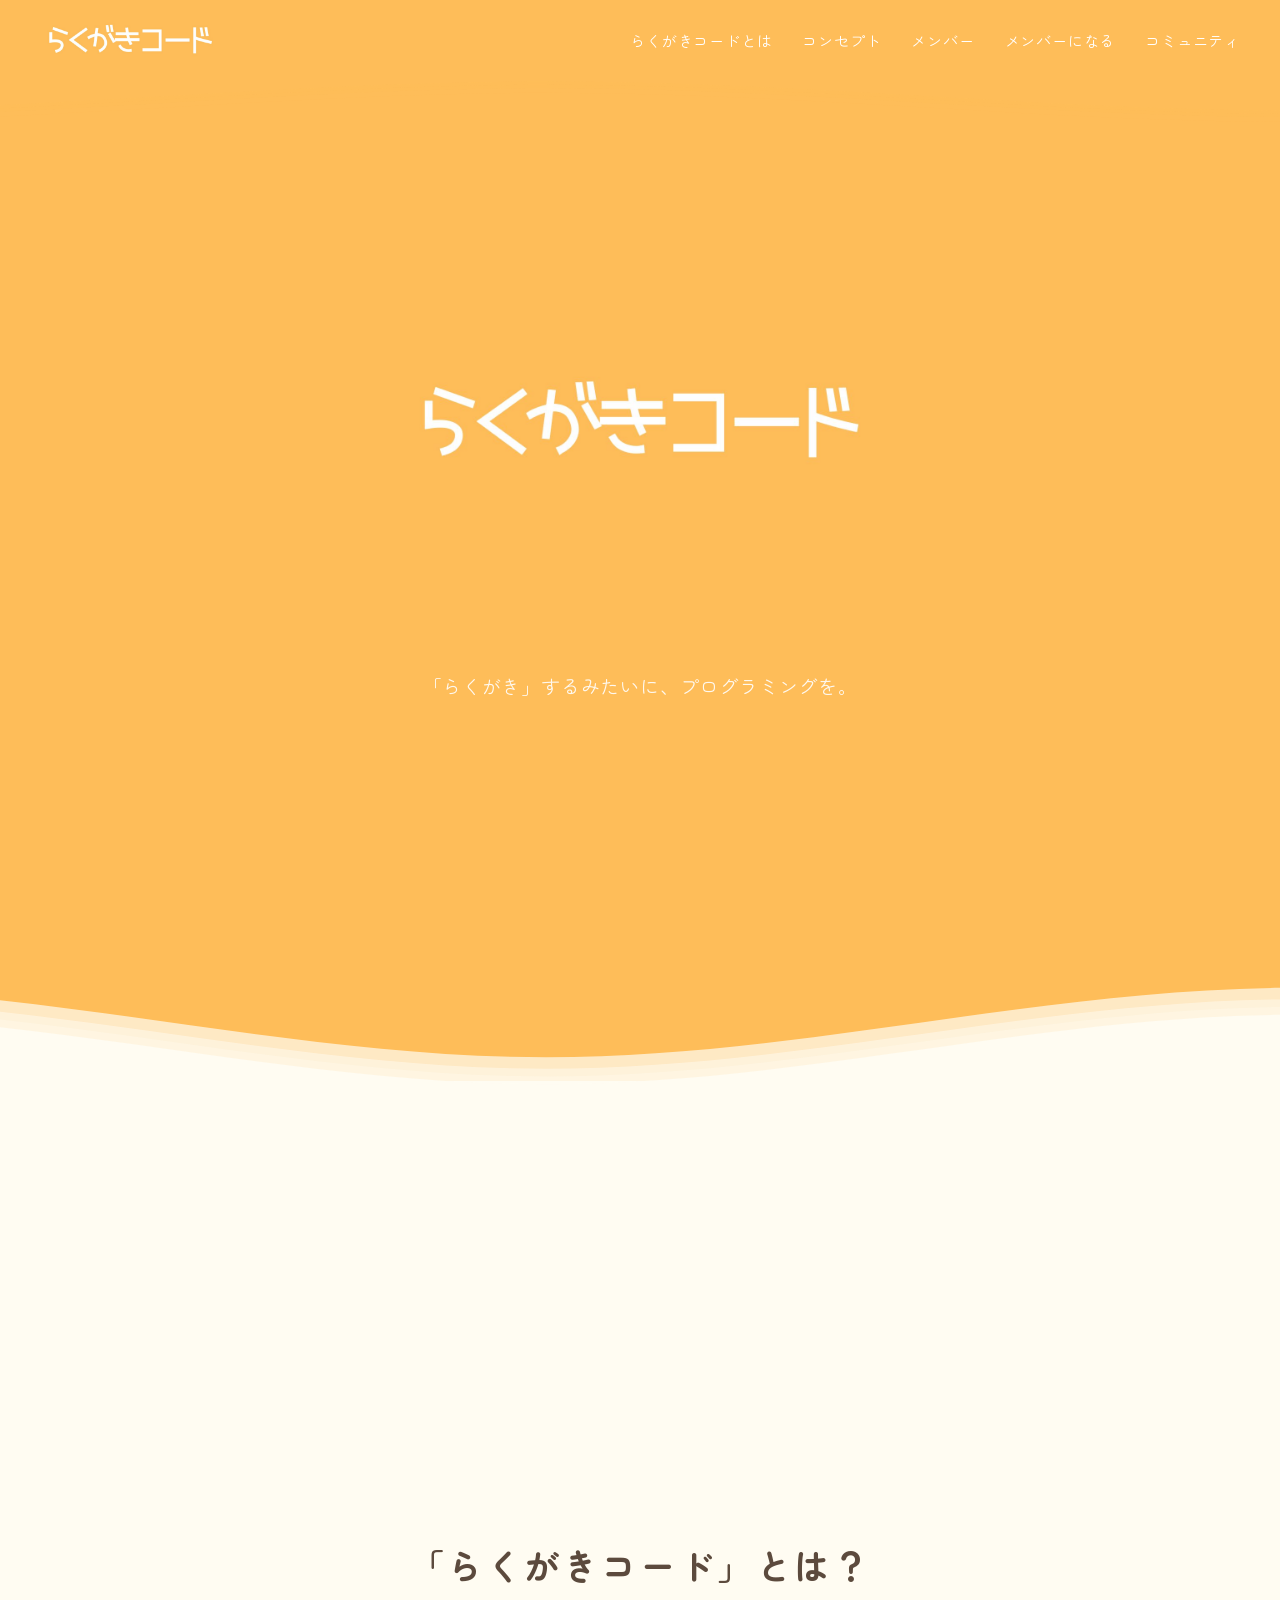
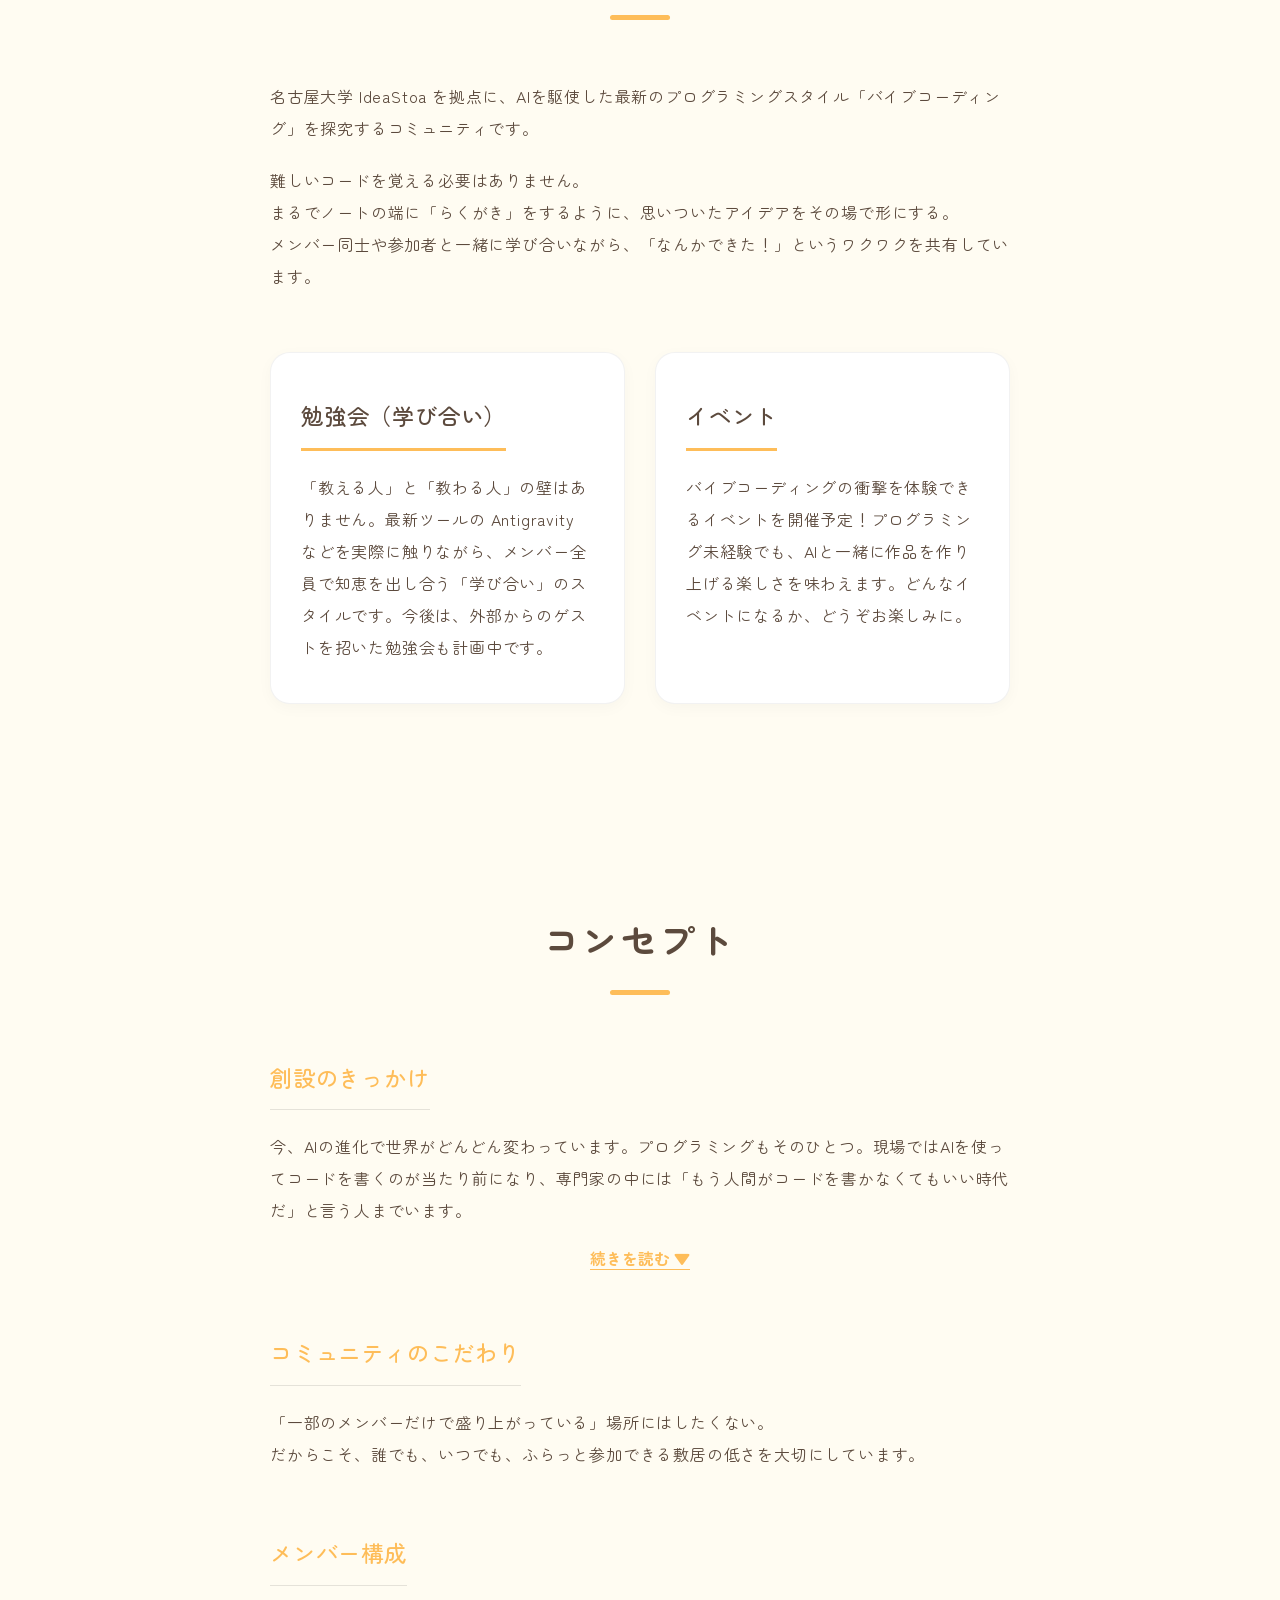
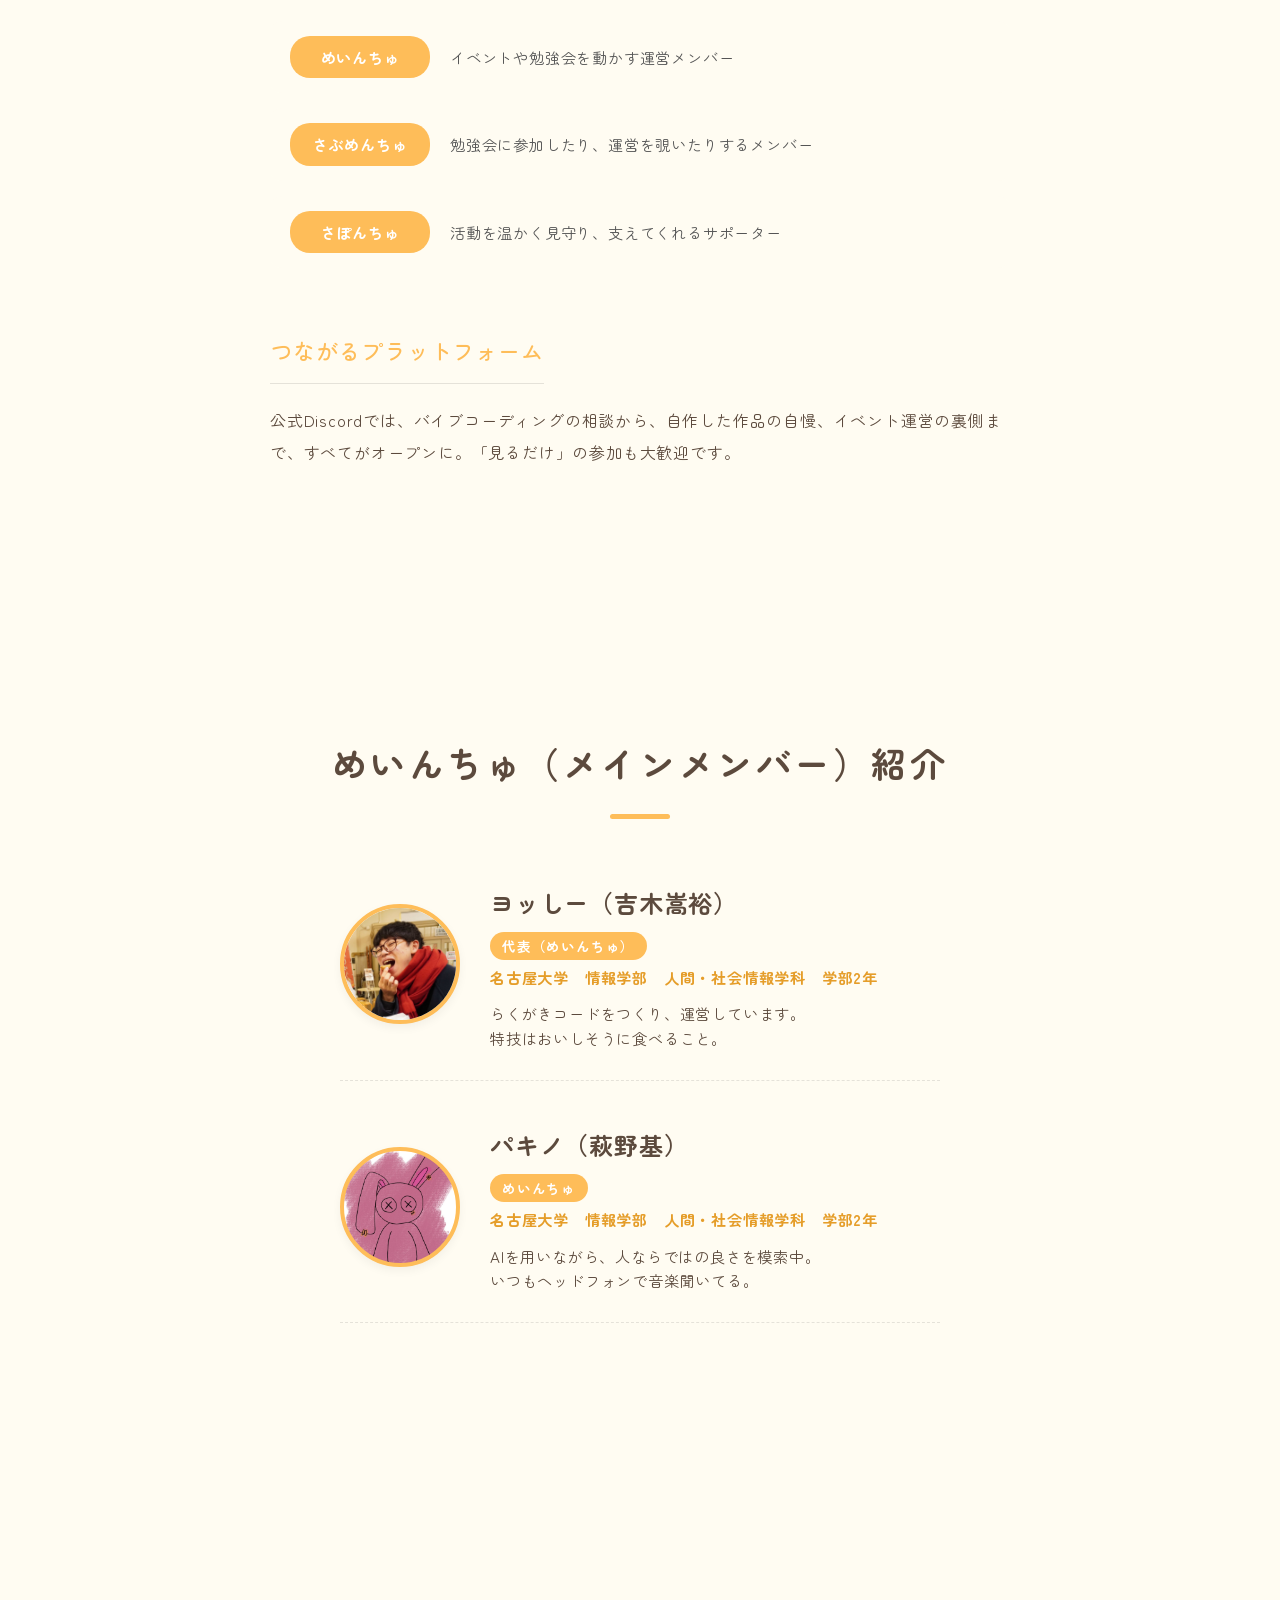
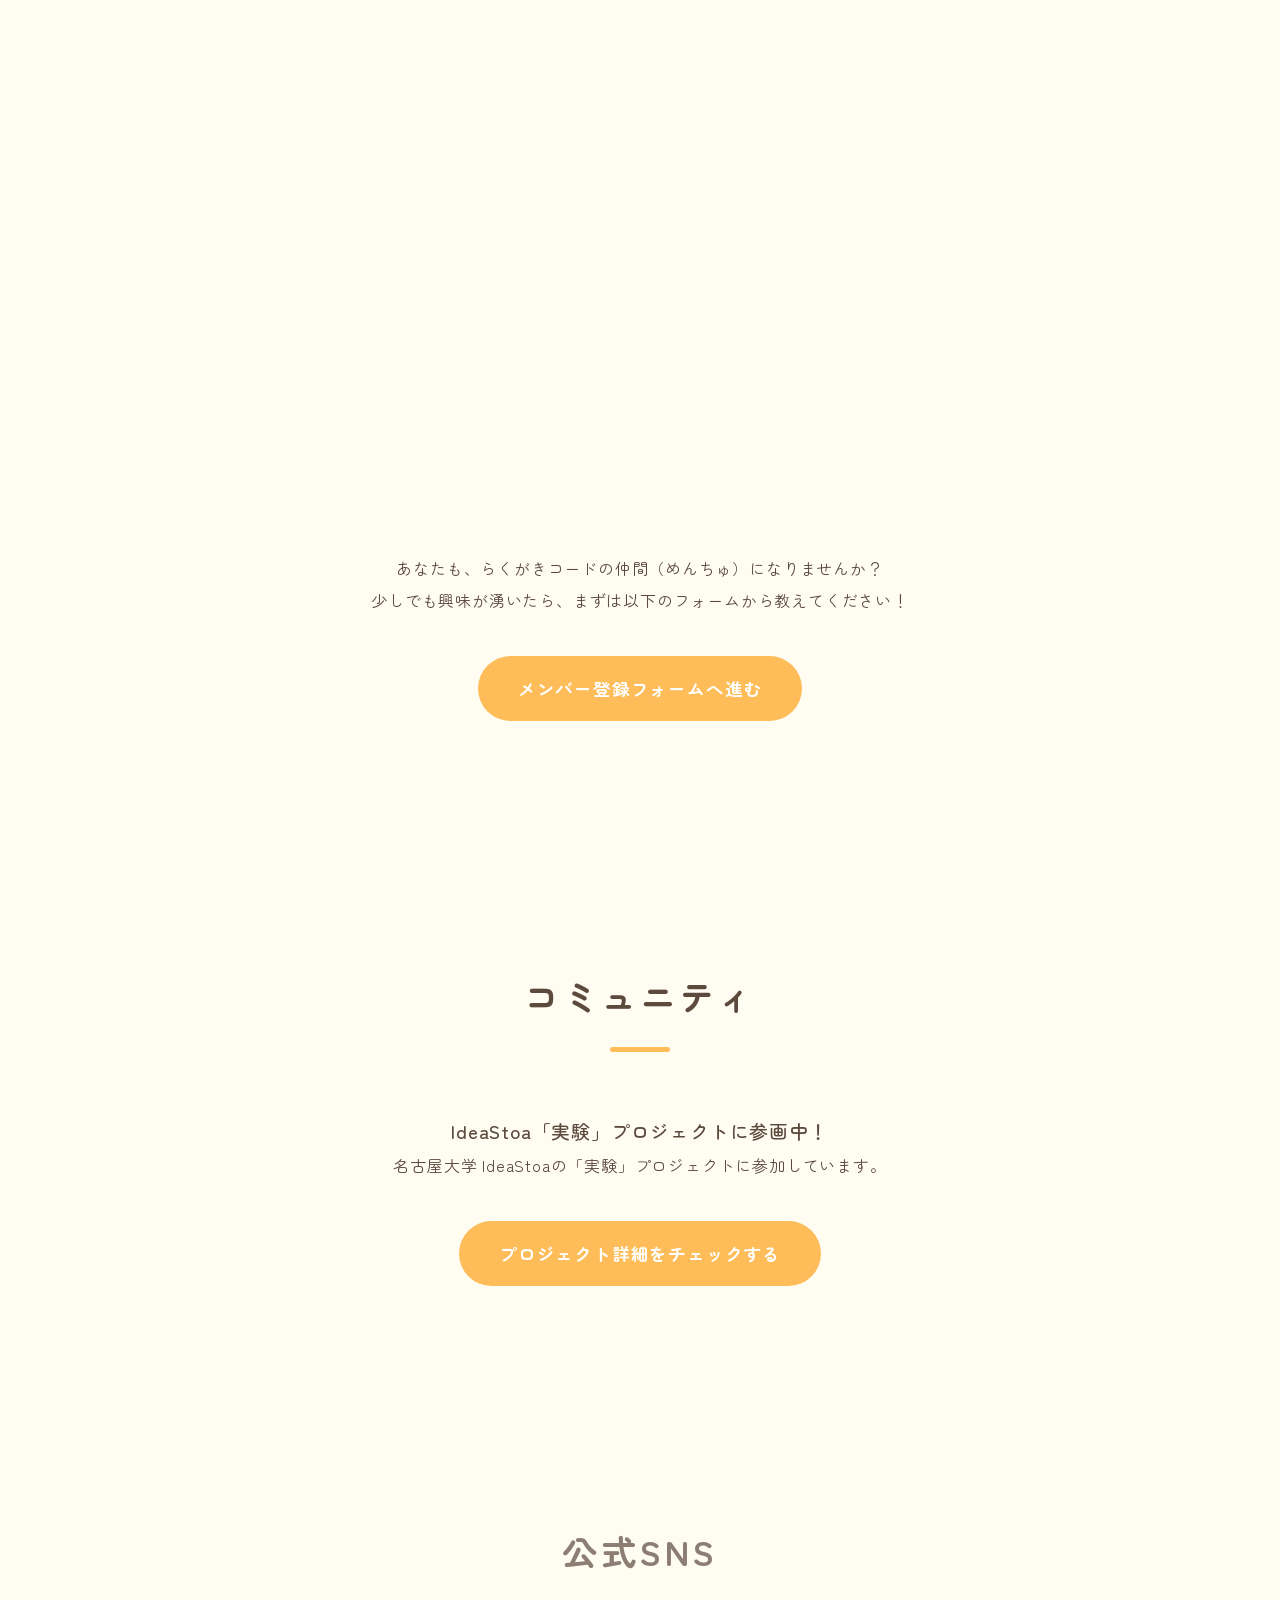
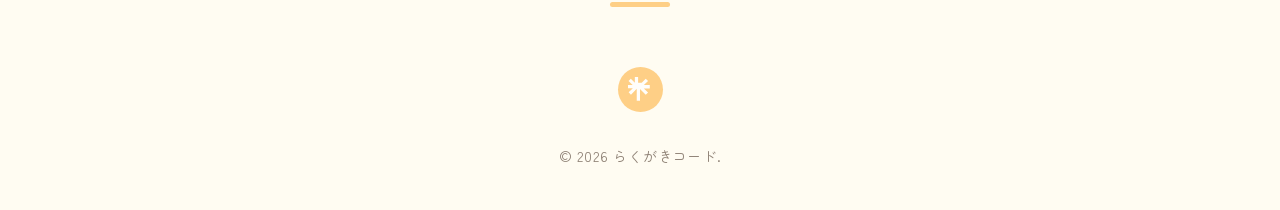
==== index.html @ b7e88c0b "Update index.html 智暁→知暁" ====
<!DOCTYPE html>
<html lang="ja">

<head>
    <meta charset="UTF-8">
    <meta name="viewport" content="width=device-width, initial-scale=1.0">
    <title>らくがきコード</title>
    <meta name="description"
        content="「らくがき」するみたいに、プログラミングを。名古屋大学 IdeaStoa を拠点に、AIを駆使した最新のプログラミングスタイル「バイブコーディング」を探究するコミュニティです。">
    <!-- Google Fonts: Zen Maru Gothic -->
    <link rel="preconnect" href="https://fonts.googleapis.com">
    <link rel="preconnect" href="https://fonts.gstatic.com" crossorigin>
    <link href="https://fonts.googleapis.com/css2?family=Zen+Maru+Gothic:wght@400;500;700&display=swap"
        rel="stylesheet">
    <link rel="stylesheet" href="style.css">
    <!-- Favicon -->
    <link rel="icon" href="らくがきコード.jpg" type="image/jpeg">
</head>

<body>

    <!-- Splash Screen (ロード時の黄色いカーテン) -->
    <div class="splash-screen" id="splash-screen">
        <div class="splash-layer layer-1"></div>
        <div class="splash-layer layer-2"></div>
        <div class="splash-layer layer-3"></div>
        <div class="splash-layer layer-4"></div>
    </div>

    <!-- Header -->
    <header class="header">
        <a href="#home" class="logo">
            <img src="らくがきコード.jpg" alt="らくがきコード">
        </a>
        <div class="hamburger" id="hamburger">
            <span></span>
            <span></span>
            <span></span>
        </div>
        <nav class="nav" id="nav-menu">
            <a href="#about-title">らくがきコードとは</a>
            <a href="#concept">コンセプト</a>
            <a href="#members">メンバー</a>
            <a href="#join">メンバーになる</a>
            <a href="#community">コミュニティ</a>
        </nav>
        <div class="header-wave">
            <svg class="header-waves" xmlns="http://www.w3.org/2000/svg" xmlns:xlink="http://www.w3.org/1999/xlink"
                viewBox="0 24 150 28" preserveAspectRatio="none" shape-rendering="auto">
                <defs>
                    <path id="gentle-wave-header"
                        d="M-160 44c30 0 58-18 88-18s 58 18 88 18 58-18 88-18 58 18 88 18 v44h-352z" />
                </defs>
                <g class="parallax-header">
                    <use href="#gentle-wave-header" x="48" y="0" fill="rgba(254, 189, 89, 0.3)" />
                    <use href="#gentle-wave-header" x="48" y="3" fill="rgba(254, 189, 89, 0.5)" />
                    <use href="#gentle-wave-header" x="48" y="5" fill="rgba(254, 189, 89, 0.7)" />
                    <use href="#gentle-wave-header" x="48" y="7" fill="#febd59" />
                </g>
            </svg>
        </div>
    </header>

    <!-- Hero Section -->
    <section class="hero" id="home">
        <div class="hero-content">
            <h1 class="hero-logo">
                <img src="らくがきコード.jpg" alt="らくがきコード">
            </h1>
            <p class="hero-subtitle">「らくがき」するみたいに、<br class="sp-br">プログラミングを。</p>
        </div>
        <div class="wave-bottom">
            <svg class="waves" xmlns="http://www.w3.org/2000/svg" xmlns:xlink="http://www.w3.org/1999/xlink"
                viewBox="0 24 150 28" preserveAspectRatio="none" shape-rendering="auto">
                <defs>
                    <path id="gentle-wave"
                        d="M-160 44c30 0 58-18 88-18s 58 18 88 18 58-18 88-18 58 18 88 18 v44h-352z" />
                </defs>
                <g class="parallax">
                    <use href="#gentle-wave" x="48" y="0" fill="rgba(255, 252, 242, 0.7)" />
                    <use href="#gentle-wave" x="48" y="3" fill="rgba(255, 252, 242, 0.5)" />
                    <use href="#gentle-wave" x="48" y="5" fill="rgba(255, 252, 242, 0.3)" />
                    <use href="#gentle-wave" x="48" y="7" fill="#fffcf2" />
                </g>
            </svg>
        </div>
    </section>

    <!-- About Section -->
    <section class="about section" id="about">
        <div class="container">
            <h2 class="section-title" id="about-title">「らくがきコード」とは？</h2>
            <div class="text-block">
                <p>名古屋大学 IdeaStoa を拠点に、AIを駆使した最新のプログラミングスタイル「バイブコーディング」を探究するコミュニティです。</p>
                <p>難しいコードを覚える必要はありません。<br>まるでノートの端に「らくがき」をするように、思いついたアイデアをその場で形にする。<br>メンバー同士や参加者と一緒に学び合いながら、「なんかできた！」というワクワクを共有しています。
                </p>
            </div>

            <div class="features">
                <div class="feature-item">
                    <h3>勉強会（学び合い）</h3>
                    <p>「教える人」と「教わる人」の壁はありません。最新ツールの Antigravity
                        などを実際に触りながら、メンバー全員で知恵を出し合う「学び合い」のスタイルです。今後は、外部からのゲストを招いた勉強会も計画中です。</p>
                </div>
                <div class="feature-item">
                    <h3>イベント</h3>
                    <p>バイブコーディングの衝撃を体験できるイベントを開催予定！プログラミング未経験でも、AIと一緒に作品を作り上げる楽しさを味わえます。どんなイベントになるか、どうぞお楽しみに。</p>
                </div>
            </div>
        </div>
    </section>

    <!-- Concept Section -->
    <section class="concept section" id="concept">
        <div class="container">
            <h2 class="section-title">コンセプト</h2>

            <div class="concept-item">
                <h3>創設のきっかけ</h3>
                <div class="text-block" id="concept-story">
                    <p>今、AIの進化で世界がどんどん変わっています。プログラミングもそのひとつ。現場ではAIを使ってコードを書くのが当たり前になり、専門家の中には「もう人間がコードを書かなくてもいい時代だ」と言う人までいます。
                    </p>

                    <div class="hidden-content" id="concept-more">
                        <p>でも、ふと周りを見渡すと、その「AIを味方につけて何かを作る方法」を知っている人は、まだまだ少ないのが現状です。<br>「誰でも作れる時代になったはずなのに、やり方がわからないから手が出せない」<br>そんなもどかしい状況を変えたくて、らくがきコードは始まりました。
                        </p>
                        <p>今の時代、ふだん使っているチャットAIに「こんなの作りたい！」と話しかけるだけで、ホームページもゲームも形にできてしまいます。<br>これまでのプログラミング学習といえば、「この記号を書いて、この文法を覚えて…」といった暗記が中心でした。でも、これからはもっと別のことが大切になるはずです。
                        </p>
                        <p class="highlight">私たちは、AI時代に合った、もっと直感的に、もっと「らくがき」みたいに楽しく学べる、新しい教育のカタチを探っていきます。</p>
                    </div>

                    <button class="btn-read-more" id="read-more-btn">続きを読む ▼</button>
                </div>
            </div>

            <div class="concept-item">
                <h3>コミュニティのこだわり</h3>
                <div class="text-block">
                    <p>「一部のメンバーだけで盛り上がっている」場所にはしたくない。<br>だからこそ、誰でも、いつでも、ふらっと参加できる敷居の低さを大切にしています。</p>
                </div>
            </div>

            <div class="concept-item">
                <h3>メンバー構成</h3>
                <div class="text-block">
                    <div class="role-list">
                        <div class="role-item">
                            <span class="role-badge">めいんちゅ</span>
                            <span class="role-desc">イベントや勉強会を動かす運営メンバー</span>
                        </div>
                        <div class="role-item">
                            <span class="role-badge">さぶめんちゅ</span>
                            <span class="role-desc">勉強会に参加したり、運営を覗いたりするメンバー</span>
                        </div>
                        <div class="role-item">
                            <span class="role-badge">さぽんちゅ</span>
                            <span class="role-desc">活動を温かく見守り、支えてくれるサポーター</span>
                        </div>
                    </div>
                </div>
            </div>

            <div class="concept-item">
                <h3>つながるプラットフォーム</h3>
                <div class="text-block">
                    <p>公式Discordでは、バイブコーディングの相談から、自作した作品の自慢、イベント運営の裏側まで、すべてがオープンに。「見るだけ」の参加も大歓迎です。</p>
                </div>
            </div>
        </div>
    </section>

    <!-- Members Section -->
    <section class="members section" id="members">
        <div class="container">
            <h2 class="section-title">めいんちゅ（メインメンバー）紹介</h2>
            <div class="member-list">
                <!-- メンバー1 -->
                <div class="member-row fade-target">
                    <img src="yossi.png" alt="ヨッしー" class="member-photo">
                    <div class="member-info">
                        <h3 class="member-name">ヨッしー（吉木嵩裕）</h3>
                        <div class="member-title">
                            <span class="member-badge">代表（めいんちゅ）</span><br>
                            名古屋大学　情報学部　人間・社会情報学科　学部2年
                        </div>
                        <div class="member-desc">
                            らくがきコードをつくり、運営しています。<br>特技はおいしそうに食べること。
                        </div>
                    </div>
                </div>
                <!-- メンバー2 -->
                <div class="member-row">
                    <div class="member-photo"
                        style="background-image: url('pakino.png'); background-size: 140%; background-position: center 20%; background-repeat: no-repeat;"
                        role="img" aria-label="パキノ"></div>
                    <div class="member-info">
                        <h3 class="member-name">パキノ（萩野基）</h3>
                        <div class="member-title">
                            <span class="member-badge">めいんちゅ</span><br>
                            名古屋大学　情報学部　人間・社会情報学科　学部2年
                        </div>
                        <div class="member-desc">
                            AIを用いながら、人ならではの良さを模索中。<br>いつもヘッドフォンで音楽聞いてる。
                        </div>
                    </div>
                </div>
                <!-- メンバー3 -->
                <div class="member-row">
                    <img src="mittsu.png" alt="みっつ" class="member-photo">
                    <div class="member-info">
                        <h3 class="member-name">みっつ（三津知暁）</h3>
                        <div class="member-title">
                            <span class="member-badge">めいんちゅ</span><br>
                            名古屋大学　経済学部　学部2年
                        </div>
                        <div class="member-desc">
                            生成AIを用いた色々な取組を支援しています。<br>趣味は旅行、月に一回は県外に行くようにしています。
                        </div>
                    </div>
                </div>
                <!-- メンバー4 -->
                <div class="member-row">
                    <img src="habachan.png" alt="はばちゃん" class="member-photo">
                    <div class="member-info">
                        <h3 class="member-name">はばちゃん（幅菜摘）</h3>
                        <div class="member-title">
                            <span class="member-badge">めいんちゅ</span><br>
                            名古屋大学　情報学部　人間・社会情報学科　学部2年
                        </div>
                        <div class="member-desc">
                            IdeaStoaという場所で、学生の"やってみたい"をお手伝いしています。<br>ゆるーく議論するのが好きです。
                        </div>
                    </div>
                </div>
            </div>
        </div>
    </section>

    <!-- Join Section -->
    <section class="join section" id="join">
        <div class="container">
            <h2 class="section-title">めんちゅないず（メンバーになる）</h2>
            <div class="text-block center-text">
                <p>あなたも、らくがきコードの仲間（めんちゅ）になりませんか？<br>少しでも興味が湧いたら、まずは以下のフォームから教えてください！</p>
                <a href="https://forms.gle/ABpbisV6w1tom6k57" target="_blank" rel="noopener noreferrer" class="btn">メンバー登録フォームへ進む</a>
            </div>
        </div>
    </section>

    <!-- Community Section -->
    <section class="community section" id="community">
        <div class="container">
            <h2 class="section-title">コミュニティ</h2>
            <div class="text-block center-text">
                <h3>IdeaStoa「実験」プロジェクトに参画中！</h3>
                <p>名古屋大学 IdeaStoaの「実験」プロジェクトに参加しています。</p>
                <a href="https://ideastoa.aip.nagoya-u.ac.jp/jikken/project/project-6292/" target="_blank"
                    class="btn">プロジェクト詳細をチェックする</a>
            </div>
        </div>
    </section>

    <!-- Footer -->
    <footer class="footer">
        <h2 class="section-title">公式SNS</h2>
        <div class="footer-sns" style="display: flex; justify-content: center; gap: 20px; margin-bottom: 30px;">
            <!-- Linktree Icon -->
            <a href="https://linktr.ee/rakugaki_code?utm_source=qr_code" target="_blank" aria-label="Linktree"
                style="display: inline-flex; align-items: center; justify-content: center; width: 45px; height: 45px; border-radius: 50%; background-color: var(--main-yellow); color: var(--text-white); transition: opacity 0.3s, transform 0.3s;"
                onmouseover="this.style.transform='scale(1.1)';" onmouseout="this.style.transform='scale(1)';">
                <svg role="img" viewBox="0 0 24 24" xmlns="http://www.w3.org/2000/svg" fill="currentColor" width="24"
                    height="24">
                    <title>Linktree</title>
                    <path
                        d="M13.736 5.853l4.005-4.117 2.325 2.38-4.2 4.005h5.908v3.305h-5.937l4.229 4.108-2.325 2.334-5.74-5.769v11.66h-3.266V11.82l-5.769 5.827-2.325-2.325 4.229-4.117H-1.23v-3.305h5.937L.507 4.116l2.325-2.38 4.005 4.117V0h3.266v5.853z" />
                </svg>
            </a>
            <!-- 今後ここにインスタなどのアイコンを追加できます -->
        </div>
        <p>&copy; 2026 らくがきコード.</p>
    </footer>

    <script src="script.js"></script>
</body>

</html>
---- style.css ----
/* Minimalist "Rakugaki Code" Styles */
:root {
    --main-yellow: #febd59; /* 画像から抽出した正確な背景色に合わせて境界線を消す */
    --cream: #fffcf2;
    --text-white: #ffffff;
    --text-dark: #5c4a3d;
    --font-main: 'Zen Maru Gothic', 'JK Gothic', sans-serif;
}

* {
    margin: 0;
    padding: 0;
    box-sizing: border-box;
}

html {
    scroll-behavior: smooth;
}

body {
    font-family: var(--font-main);
    background-color: var(--cream);

    color: var(--text-dark);
    /* Default text color for body is dark */
    line-height: 2;
    font-size: 16px;
    letter-spacing: 0.05em;
    -webkit-font-smoothing: antialiased;
}

a {
    color: inherit;
    text-decoration: none;
    transition: opacity 0.3s;
}

a:hover {
    opacity: 0.7;
}

/* Typography */
h1,
h2,
h3,
h4,
strong {
    font-weight: 500;
}

.highlight {
    font-weight: 700;
    margin-top: 20px;
    display: inline-block;
    color: #e59d29;
    /* A slightly darker yellow for highlights on cream */
}

/* Layout */
.container {
    max-width: 800px;
    margin: 0 auto;
    padding: 0 30px;
}

.section {
    padding: 100px 0;
}

#about {
    padding-top: 450px; /* 波が遅れて降りてきても被らないよう余裕を持たせる（JS側で最大350pxに制限するため絶対に被りません） */
}

#about-title {
    scroll-margin-top: 100px; /* メニューから飛んだ時に、ヘッダーに被らず綺麗な位置に表示させるためのオフセット */
}

/* Splash Screen */
.splash-screen {
    position: fixed;
    top: 0;
    left: 0;
    width: 100vw;
    height: 100vh;
    z-index: 9999; /* 全ての上に被せる */
    pointer-events: none;
    transition: opacity 2s ease-in 3s, visibility 5s; /* 全体フェードアウトは波紋終了後に */
}

/* 広がる最中の誤クリック防止レイヤー */
.splash-screen::before {
    content: '';
    position: absolute;
    top: 0;
    left: 0;
    width: 100vw;
    height: 100vh;
    pointer-events: auto;
}

.splash-screen.fade-out {
    opacity: 0;
    visibility: hidden;
}

.splash-screen.fade-out::before {
    display: none;
}

/* 多層の波紋レイヤー */
.splash-layer {
    position: absolute;
    top: 50%;
    left: 50%;
    width: 0;
    height: 0;
    background-color: transparent;
    border-radius: 50%;
    transform: translate(-50%, -50%);
    transition-property: width, height;
    transition-timing-function: cubic-bezier(0.4, 0, 0.2, 1);
}

.splash-layer.layer-1 { box-shadow: 0 0 0 200vmax rgba(254, 189, 89, 0.3); } /* 最も内側、一番遅い */
.splash-layer.layer-2 { box-shadow: 0 0 0 200vmax rgba(254, 189, 89, 0.5); }
.splash-layer.layer-3 { box-shadow: 0 0 0 200vmax rgba(254, 189, 89, 0.7); }
.splash-layer.layer-4 { box-shadow: 0 0 0 200vmax rgba(254, 189, 89, 1.0); } /* 最も外側（不透明）、一番早い */

.splash-screen.fade-out .splash-layer {
    width: 250vmax;
    height: 250vmax;
}

.splash-screen.fade-out .layer-4 { transition-duration: 2.5s; }
.splash-screen.fade-out .layer-3 { transition-duration: 3.2s; }
.splash-screen.fade-out .layer-2 { transition-duration: 3.8s; }
.splash-screen.fade-out .layer-1 { transition-duration: 4.5s; }

/* Header */
.header {
    display: flex;
    justify-content: space-between;
    align-items: center;
    padding: 15px 40px; /* 追随時に邪魔にならないよう少しパディングを調整 */
    position: fixed; /* 追随させる */
    top: 0;
    left: 0;
    width: 100%;
    color: var(--text-white);
    background-color: var(--main-yellow); /* スクロールしても背景と同化しないように黄色背景 */
    z-index: 1000;
}

/* ヘッダーから垂れ下がる波 */
.header-wave {
    position: absolute;
    bottom: 0;
    left: 0;
    width: 100%;
    transform: translateY(100%) scaleY(-1); /* ヘッダーの下に配置し、上下反転させて「垂れ下がる」形にする */
    line-height: 0;
    pointer-events: none; /* 下の要素のクリックを邪魔しないようにする */
}

.header-waves {
    position: relative;
    width: 100%;
    height: 5vh;
    min-height: 30px;
    max-height: 60px;
}

.parallax-header > use {
    animation: move-forever 25s cubic-bezier(.55,.5,.45,.5) infinite;
}

.parallax-header > use:nth-child(1) {
    animation-delay: -2s;
    animation-duration: 7s;
}

.parallax-header > use:nth-child(2) {
    animation-delay: -3s;
    animation-duration: 10s;
}

.parallax-header > use:nth-child(3) {
    animation-delay: -4s;
    animation-duration: 13s;
}

.parallax-header > use:nth-child(4) {
    animation-delay: -5s;
    animation-duration: 20s;
}

.logo {
    display: block;
    width: 180px;
    /* ヘッダーでのロゴの表示幅 */
    height: 50px;
    /* ヘッダーでのロゴの表示高さ */
    overflow: hidden;
    /* はみ出た部分を隠す */
    position: relative;
    border-radius: 6px;
    transition: transform 0.3s;
}

.logo:hover {
    transform: scale(1.05);
    opacity: 1;
    /* a:hoverのopacity上書き */
}

.logo img {
    position: absolute;
    top: 50%;
    left: 50%;
    transform: translate(-50%, -50%);
    width: 300px;
    /* ここを大きくするほど、画像がズームされて文字が大きくなります */
    height: auto;
    display: block;
}

.nav {
    display: flex;
    gap: 30px;
}

.nav a {
    font-size: 0.95rem;
    color: var(--text-white);
    position: relative;
}

/* Hamburger Menu (Hidden on PC) */
.hamburger {
    display: none;
    flex-direction: column;
    cursor: pointer;
    gap: 6px;
    z-index: 1001;
}

.hamburger span {
    display: block;
    width: 25px;
    height: 3px;
    background-color: var(--text-white);
    border-radius: 3px;
    transition: transform 0.3s ease, opacity 0.3s ease;
}

/* Hamburger Active Animation */
.hamburger.active span:nth-child(1) {
    transform: translateY(9px) rotate(45deg);
}

.hamburger.active span:nth-child(2) {
    opacity: 0;
}

.hamburger.active span:nth-child(3) {
    transform: translateY(-9px) rotate(-45deg);
}

/* Hero Section */
.hero {
    min-height: 120vh;
    /* 少し長めに設定して波を下の方へ */
    padding-bottom: 250px;
    /* 波とコンテンツの間に十分な余白を確保 */
    display: flex;
    flex-direction: column;
    justify-content: center;
    align-items: center;
    text-align: center;
    background-color: var(--main-yellow);
    color: var(--text-white);
    position: relative;
    /* overflow: hidden; 波がはみ出せるように削除 */
}

.wave-bottom {
    position: absolute;
    bottom: -1px;
    left: 0;
    width: 100%;
    line-height: 0;
    z-index: 10;
}

/* 波が下に移動したときに黄色の背景が途切れないように上へ伸ばす */
.wave-bottom::before {
    content: '';
    position: absolute;
    bottom: 0;
    left: 0;
    width: 100%;
    height: 150vh; 
    background-color: var(--main-yellow);
    z-index: -1;
}

.waves {
    position: relative;
    width: 100%;
    height: 12vh;
    margin-bottom: -7px;
    min-height: 80px;
    max-height: 150px;
}

.parallax > use {
    animation: move-forever 25s cubic-bezier(.55,.5,.45,.5) infinite;
}

.parallax > use:nth-child(1) {
    animation-delay: -2s;
    animation-duration: 7s;
}

.parallax > use:nth-child(2) {
    animation-delay: -3s;
    animation-duration: 10s;
}

.parallax > use:nth-child(3) {
    animation-delay: -4s;
    animation-duration: 13s;
}

.parallax > use:nth-child(4) {
    animation-delay: -5s;
    animation-duration: 20s;
}

@keyframes move-forever {
    0% { transform: translate3d(-90px, 0, 0); }
    100% { transform: translate3d(85px, 0, 0); }
}

.hero-content {
    position: relative;
    z-index: 20; /* 波の背景（z-index: 10）より手前に表示する */
}

/* Logo styling based on the image */
.hero-logo {
    display: flex;
    justify-content: center;
    align-items: center;
    margin-top: 8vh;
    /* 画像を少し下へ移動 */
    margin-bottom: 20px;
}

.hero-logo img {
    max-width: 90%;
    max-height: 500px;
    /* 大幅に制限を緩めて画像を大きく表示 */
    object-fit: contain;
}

/* Recreating the slight playful tilt of the characters in the logo */
.char-1 {
    transform: translateY(-2px) rotate(-3deg);
}

.char-2 {
    transform: translateY(2px) rotate(2deg);
}

.char-3 {
    transform: translateY(-1px) rotate(-1deg);
}

.char-4 {
    transform: translateY(3px) rotate(4deg);
}

.char-5 {
    transform: translateY(-2px) rotate(-2deg);
}

.char-6 {
    transform: translateY(1px) rotate(1deg);
}

.char-7 {
    transform: translateY(-1px) rotate(-3deg);
}

.hero-subtitle {
    font-size: 1.2rem;
    font-weight: 400;
    opacity: 0.9;
}

/* Content Sections (These are on cream background) */
.section-title {
    font-size: 2.2rem;
    font-weight: 700;
    margin-bottom: 60px;
    text-align: center;
    letter-spacing: 0.1em;
    color: var(--text-dark); /* くっきり読めるように濃い茶色に変更 */
}

.section-title::after {
    content: '';
    display: block;
    width: 60px;
    height: 5px;
    background-color: var(--main-yellow);
    margin: 15px auto 0;
    border-radius: 3px;
}

.text-block {
    margin-bottom: 40px;
}

.text-block p {
    margin-bottom: 20px;
}

/* Read More Feature */
.hidden-content {
    display: none;
}

.hidden-content.show {
    display: block;
    animation: fadeInDown 0.4s ease-out forwards;
}

@keyframes fadeInDown {
    from { opacity: 0; transform: translateY(-10px); }
    to { opacity: 1; transform: translateY(0); }
}

.btn-read-more {
    display: block;
    background: none;
    border: none;
    color: var(--main-yellow);
    font-size: 1rem;
    font-weight: 700;
    margin: 20px auto 0;
    cursor: pointer;
    text-decoration: underline;
    text-underline-offset: 4px;
    font-family: inherit;
    transition: color 0.3s;
}

.btn-read-more:hover {
    color: #e59d29;
}

.center-text {
    text-align: center;
}

.features {
    display: grid;
    grid-template-columns: 1fr 1fr;
    gap: 30px;
    margin-top: 60px;
}

.feature-item {
    background-color: #fff;
    padding: 40px 30px;
    border-radius: 20px;
    box-shadow: 0 4px 15px rgba(0,0,0,0.03);
    border: 1px solid rgba(0,0,0,0.05);
    transition: transform 0.3s;
}

.feature-item:hover {
    transform: translateY(-5px);
}

.concept-item h3 {
    font-size: 1.4rem;
    margin-bottom: 20px;
    border-bottom: 1px solid rgba(0, 0, 0, 0.1);
    /* Darker subtle border for cream bg */
    padding-bottom: 10px;
    display: inline-block;
    color: var(--main-yellow);
}

.feature-item h3 {
    font-size: 1.4rem;
    margin-bottom: 20px;
    border-bottom: 3px solid var(--main-yellow);
    padding-bottom: 10px;
    display: inline-block;
    color: var(--text-dark);
}

.concept-item {
    margin-bottom: 60px;
}

.sub-block {
    margin-top: 30px;
}

.sub-block h4 {
    font-size: 1.1rem;
    margin-bottom: 10px;
    color: #e59d29;
}

.sub-block ul {
    list-style-type: none;
    padding-left: 10px;
}

.sub-block li {
    margin-bottom: 10px;
    position: relative;
    padding-left: 20px;
}

.sub-block li::before {
    content: "・";
    position: absolute;
    left: 0;
    color: var(--main-yellow);
}

/* Member Roles */
.role-list {
    display: flex;
    flex-direction: column;
    gap: 15px;
    margin-top: 15px;
}

.role-item {
    display: flex;
    align-items: center;
    background-color: var(--cream);
    padding: 15px 20px;
    border-radius: 12px;
}

.role-badge {
    display: inline-block;
    padding: 6px 16px;
    border-radius: 20px;
    font-weight: 700;
    font-size: 0.95rem;
    margin-right: 20px;
    white-space: nowrap;
    text-align: center;
    width: 140px; /* 全員全く同じ大きさにする */
    flex-shrink: 0;
    background-color: var(--main-yellow); /* 色も全員同じ黄色に統一 */
    color: var(--text-white);
}

.role-desc {
    font-size: 0.95rem;
    color: #555;
    line-height: 1.5;
}

/* Members Section */
.member-list {
    display: flex;
    flex-direction: column;
    gap: 40px;
    margin-top: 40px;
    max-width: 600px;
    margin-left: auto;
    margin-right: auto;
}

.member-row {
    display: flex;
    align-items: center;
    gap: 30px;
    border-bottom: 1px dashed rgba(0,0,0,0.1);
    padding-bottom: 30px;
}

.member-row:last-child {
    border-bottom: none;
    padding-bottom: 0;
}

.member-photo-placeholder {
    flex-shrink: 0;
    width: 120px;
    height: 120px;
    background-color: #fff;
    border-radius: 50%;
    display: flex;
    justify-content: center;
    align-items: center;
    color: #ccc;
    font-size: 0.9rem;
    border: 4px solid var(--main-yellow);
    box-shadow: 0 4px 10px rgba(0,0,0,0.05);
}

.member-photo {
    flex-shrink: 0;
    width: 120px;
    height: 120px;
    border-radius: 50%;
    object-fit: cover;
    border: 4px solid var(--main-yellow);
    box-shadow: 0 4px 10px rgba(0,0,0,0.05);
    background-color: #fff;
}

.member-info {
    flex-grow: 1;
}

.member-name {
    font-size: 1.5rem;
    font-weight: 700;
    color: var(--text-dark);
    margin-bottom: 5px;
}

.member-title {
    font-size: 0.95rem;
    color: #e59d29;
    font-weight: 700;
    margin-bottom: 10px;
    line-height: 1.8;
}

.member-badge {
    display: inline-block;
    padding: 2px 12px;
    background-color: var(--main-yellow);
    color: var(--text-white);
    border-radius: 20px;
    font-size: 0.85rem;
    margin-bottom: 4px;
}

.member-desc {
    font-size: 0.95rem;
    line-height: 1.6;
}

/* Buttons */
.btn {
    display: inline-block;
    background-color: var(--main-yellow);
    color: var(--text-white);
    padding: 15px 40px;
    font-size: 1.1rem;
    border-radius: 40px;
    margin-top: 20px;
    transition: all 0.3s;
    font-weight: 700;
    border: none;
    min-width: 320px; /* どのボタンも同じ幅になるように固定 */
    text-align: center;
}

.btn:hover {
    background-color: #e59d29;
    transform: translateY(-2px);
    box-shadow: 0 5px 15px rgba(229, 157, 41, 0.3);
}

/* Footer */
.footer {
    text-align: center;
    padding: 40px;
    font-size: 0.9rem;
    opacity: 0.7;
    margin-top: 50px;
}

.sp-br {
    display: none;
}

/* Responsive */
@media (max-width: 768px) {
    .sp-br {
        display: block;
    }

    .hamburger {
        display: flex;
    }

    .nav {
        position: fixed;
        top: 0;
        right: -100%;
        width: 100%;
        height: 100vh;
        background-color: var(--main-yellow);
        flex-direction: column;
        justify-content: center;
        align-items: center;
        gap: 40px;
        transition: right 0.4s cubic-bezier(0.4, 0, 0.2, 1);
    }

    .nav.active {
        right: 0;
    }

    .nav a {
        font-size: 1.5rem;
        font-weight: 700;
    }

    .section {
        padding: 60px 0;
    }

    #about {
        padding-top: 250px; /* スマホでは波の移動量が少ないため余白も縮小 */
    }

    .section-title {
        font-size: 1.8rem;
        margin-bottom: 40px;
    }

    .features {
        grid-template-columns: 1fr;
    }

    .role-item {
        flex-direction: column;
        align-items: flex-start;
        gap: 10px;
    }

    .member-row {
        flex-direction: row; /* スマホでも横並びを維持 */
        text-align: left; /* 左寄せ */
        align-items: flex-start; /* 上揃え */
        gap: 15px;
    }

    .member-photo-placeholder,
    .member-photo {
        width: 80px; /* スマホでは写真を少し小さくして横にテキストを置けるように */
        height: 80px;
        font-size: 0.8rem;
    }

    .center-text {
        text-align: left; /* スマホでは長文の中央寄せは読みづらいため左寄せに */
    }

    .btn {
        min-width: auto;
        width: 100%;
        padding: 15px 20px;
    }
}

/* Scroll Fade-in Animation */
.js-enabled .fade-target {
    opacity: 0;
    transform: translateY(60px); /* 動きを大きく (30px -> 60px) */
    transition: opacity 1.5s cubic-bezier(0.2, 0.8, 0.2, 1), transform 1.5s cubic-bezier(0.2, 0.8, 0.2, 1); /* ゆっくり滑らかに (0.8s -> 1.5s) */
}

.js-enabled .fade-target.visible {
    opacity: 1;
    transform: translateY(0);
}
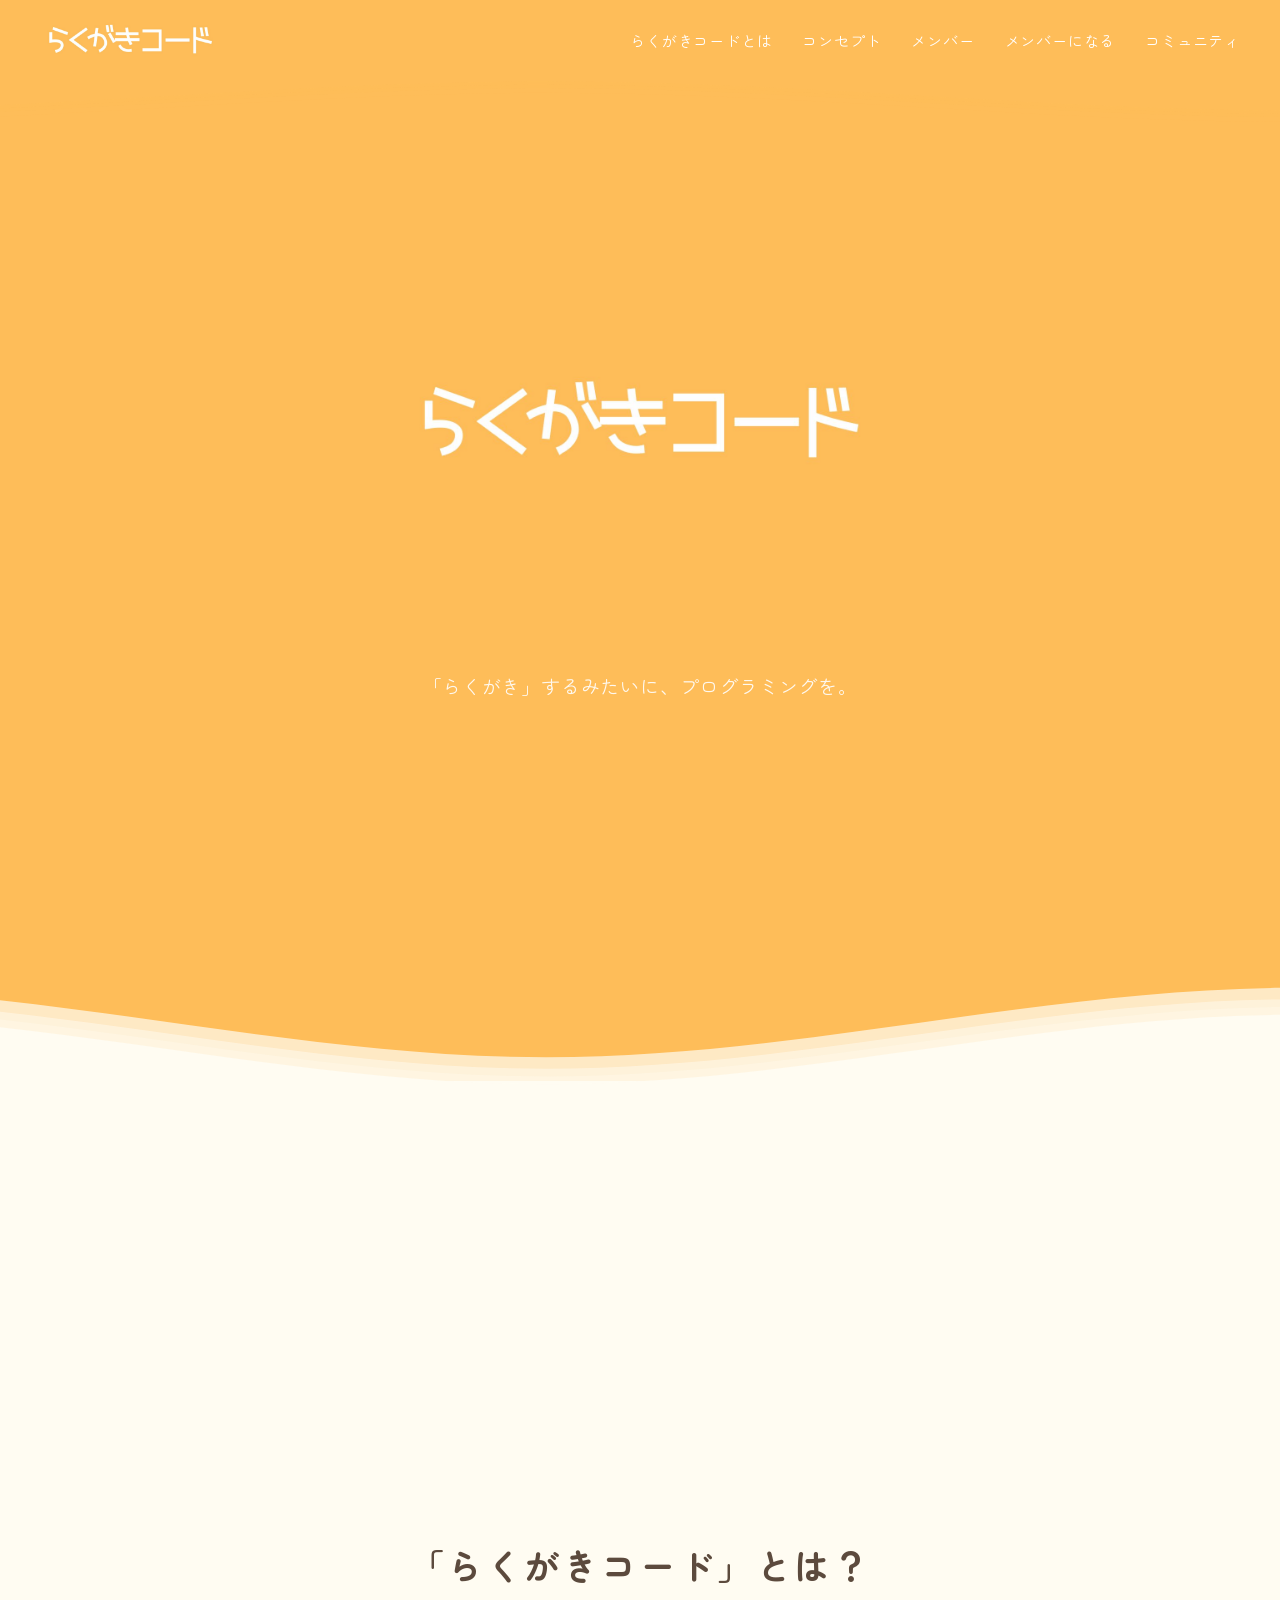
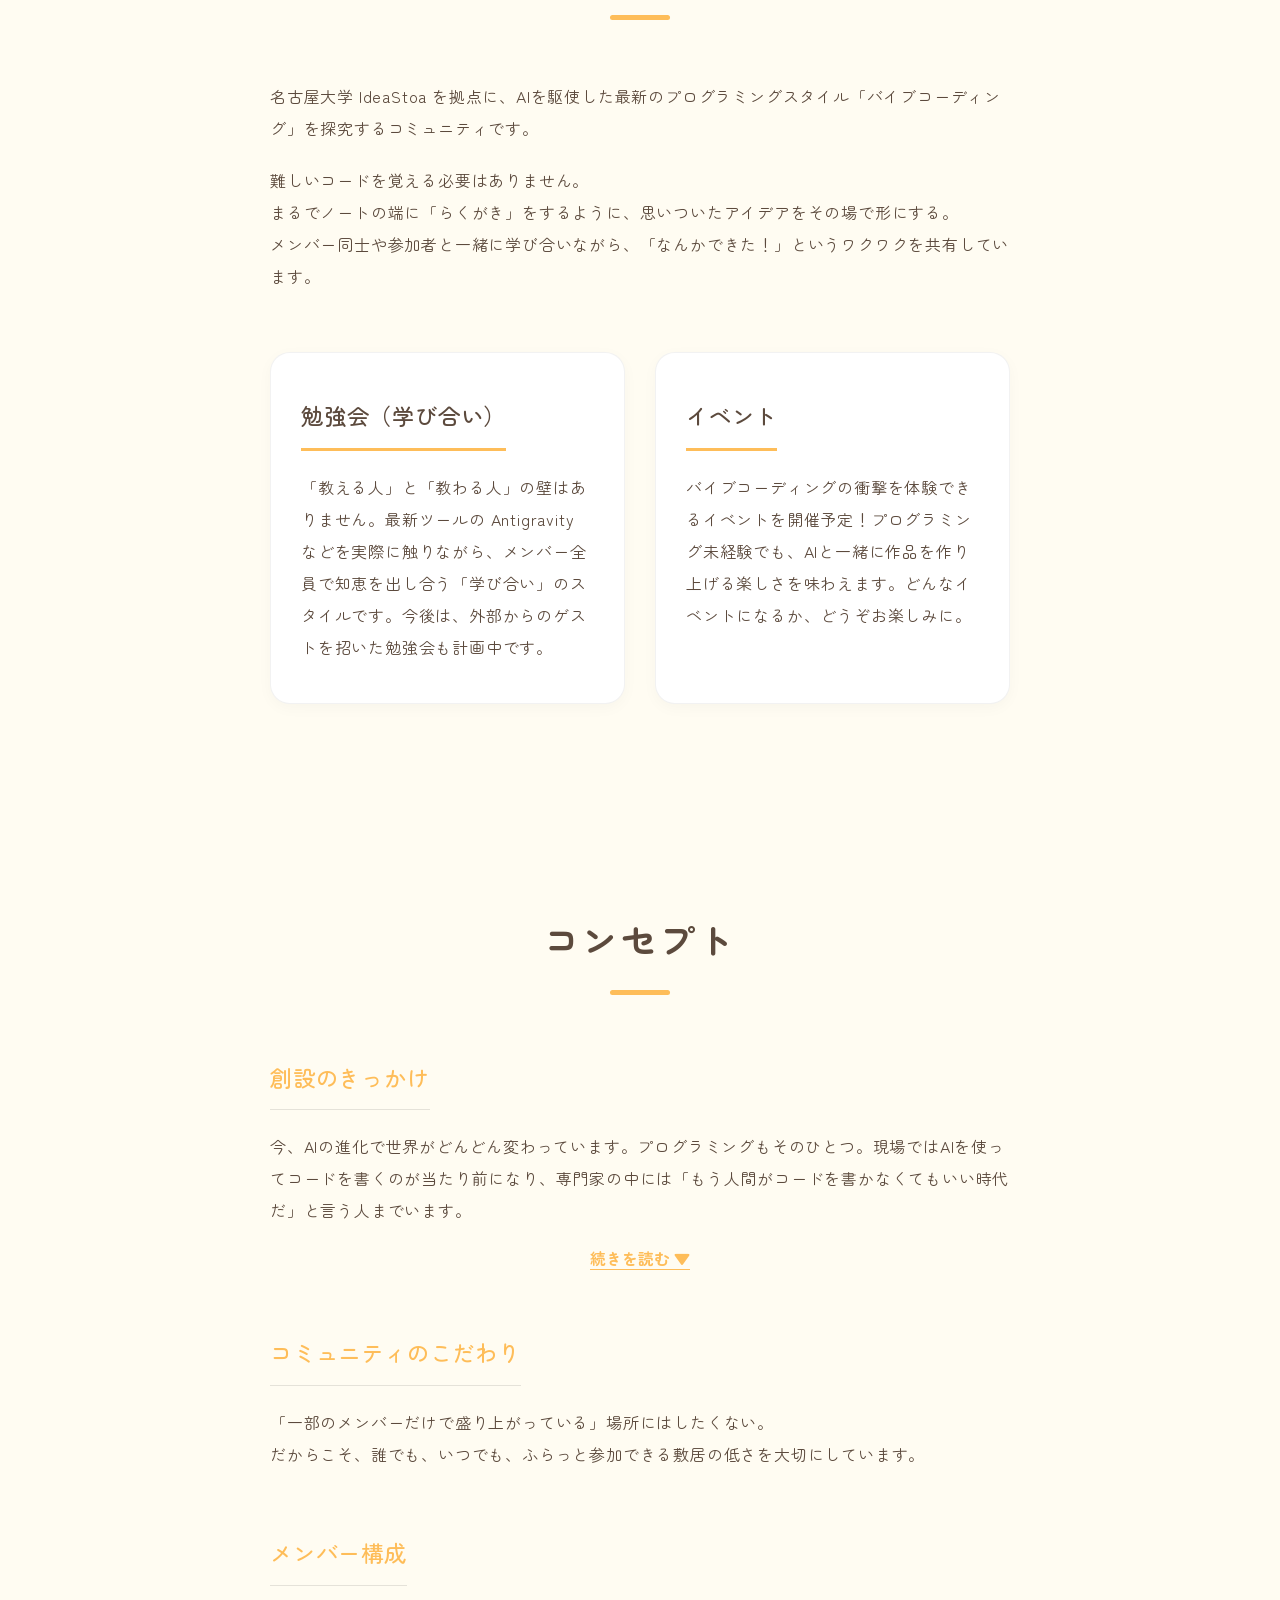
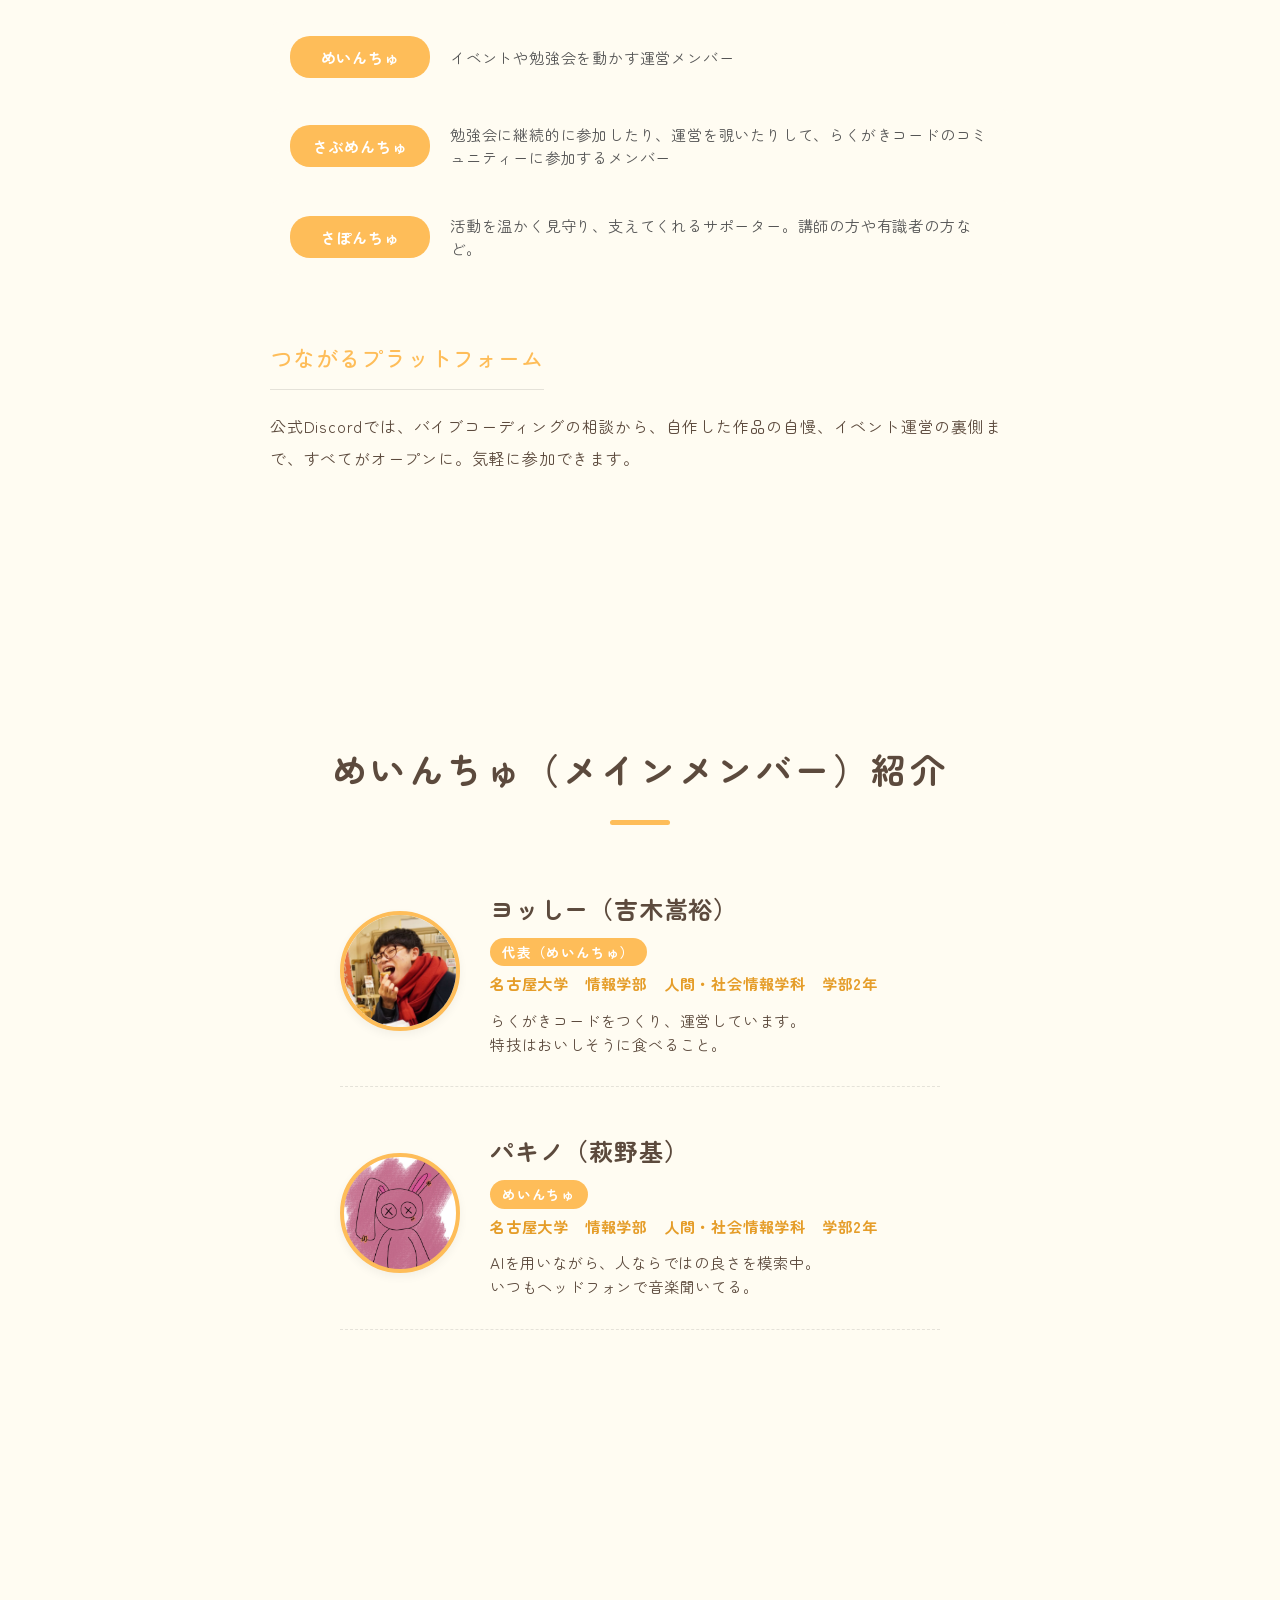
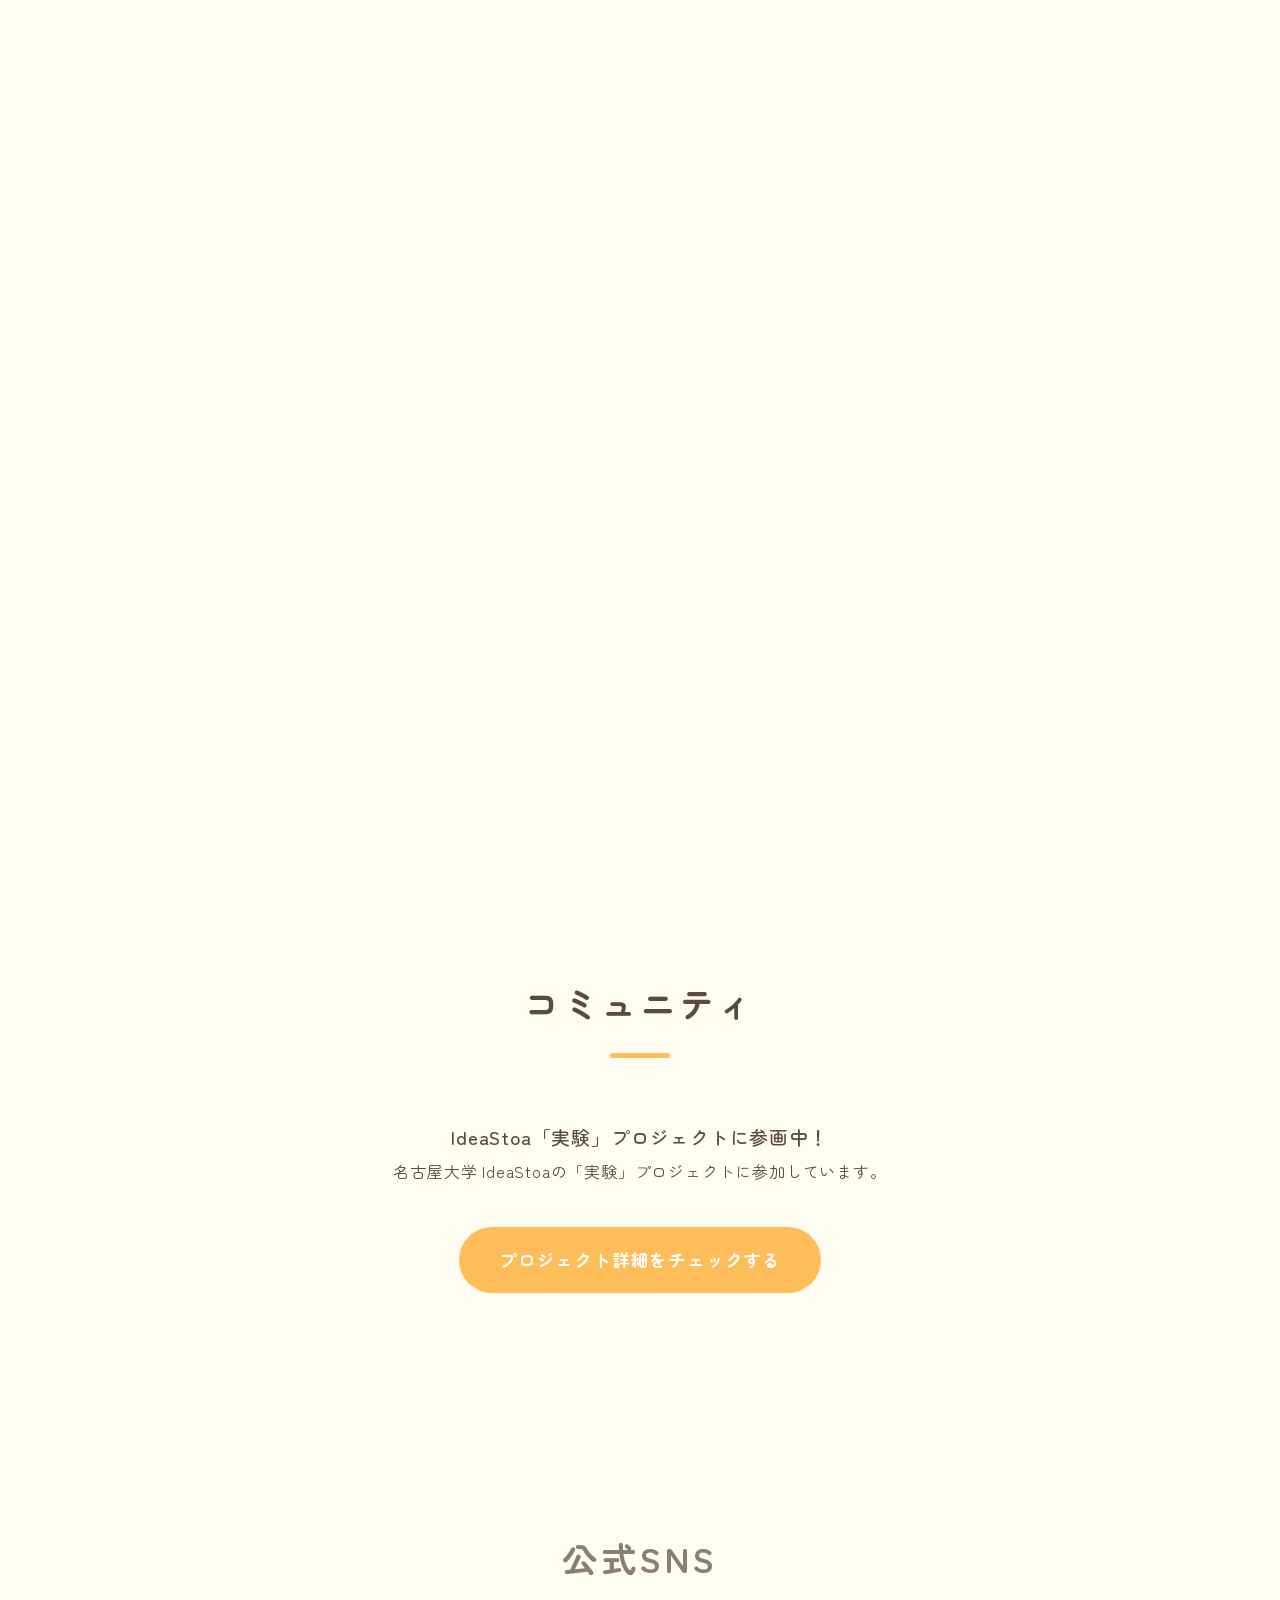
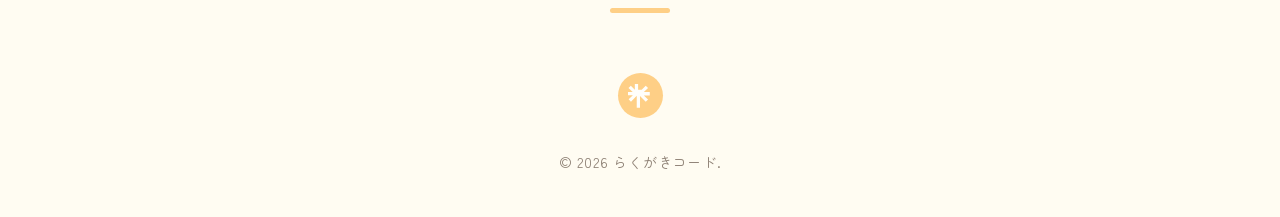
==== commit 7f791d8f: "Update index.html" ====
--- a/index.html
+++ b/index.html
@@ -150,11 +150,11 @@
                         </div>
                         <div class="role-item">
                             <span class="role-badge">さぶめんちゅ</span>
-                            <span class="role-desc">勉強会に参加したり、運営を覗いたりするメンバー</span>
+                            <span class="role-desc">勉強会に継続的に参加したり、運営を覗いたりして、らくがきコードのコミュニティーに参加するメンバー</span>
                         </div>
                         <div class="role-item">
                             <span class="role-badge">さぽんちゅ</span>
-                            <span class="role-desc">活動を温かく見守り、支えてくれるサポーター</span>
+                            <span class="role-desc">活動を温かく見守り、支えてくれるサポーター。講師の方や有識者の方など。</span>
                         </div>
                     </div>
                 </div>
@@ -163,7 +163,7 @@
             <div class="concept-item">
                 <h3>つながるプラットフォーム</h3>
                 <div class="text-block">
-                    <p>公式Discordでは、バイブコーディングの相談から、自作した作品の自慢、イベント運営の裏側まで、すべてがオープンに。「見るだけ」の参加も大歓迎です。</p>
+                    <p>公式Discordでは、バイブコーディングの相談から、自作した作品の自慢、イベント運営の裏側まで、すべてがオープンに。気軽に参加できます。</p>
                 </div>
             </div>
         </div>
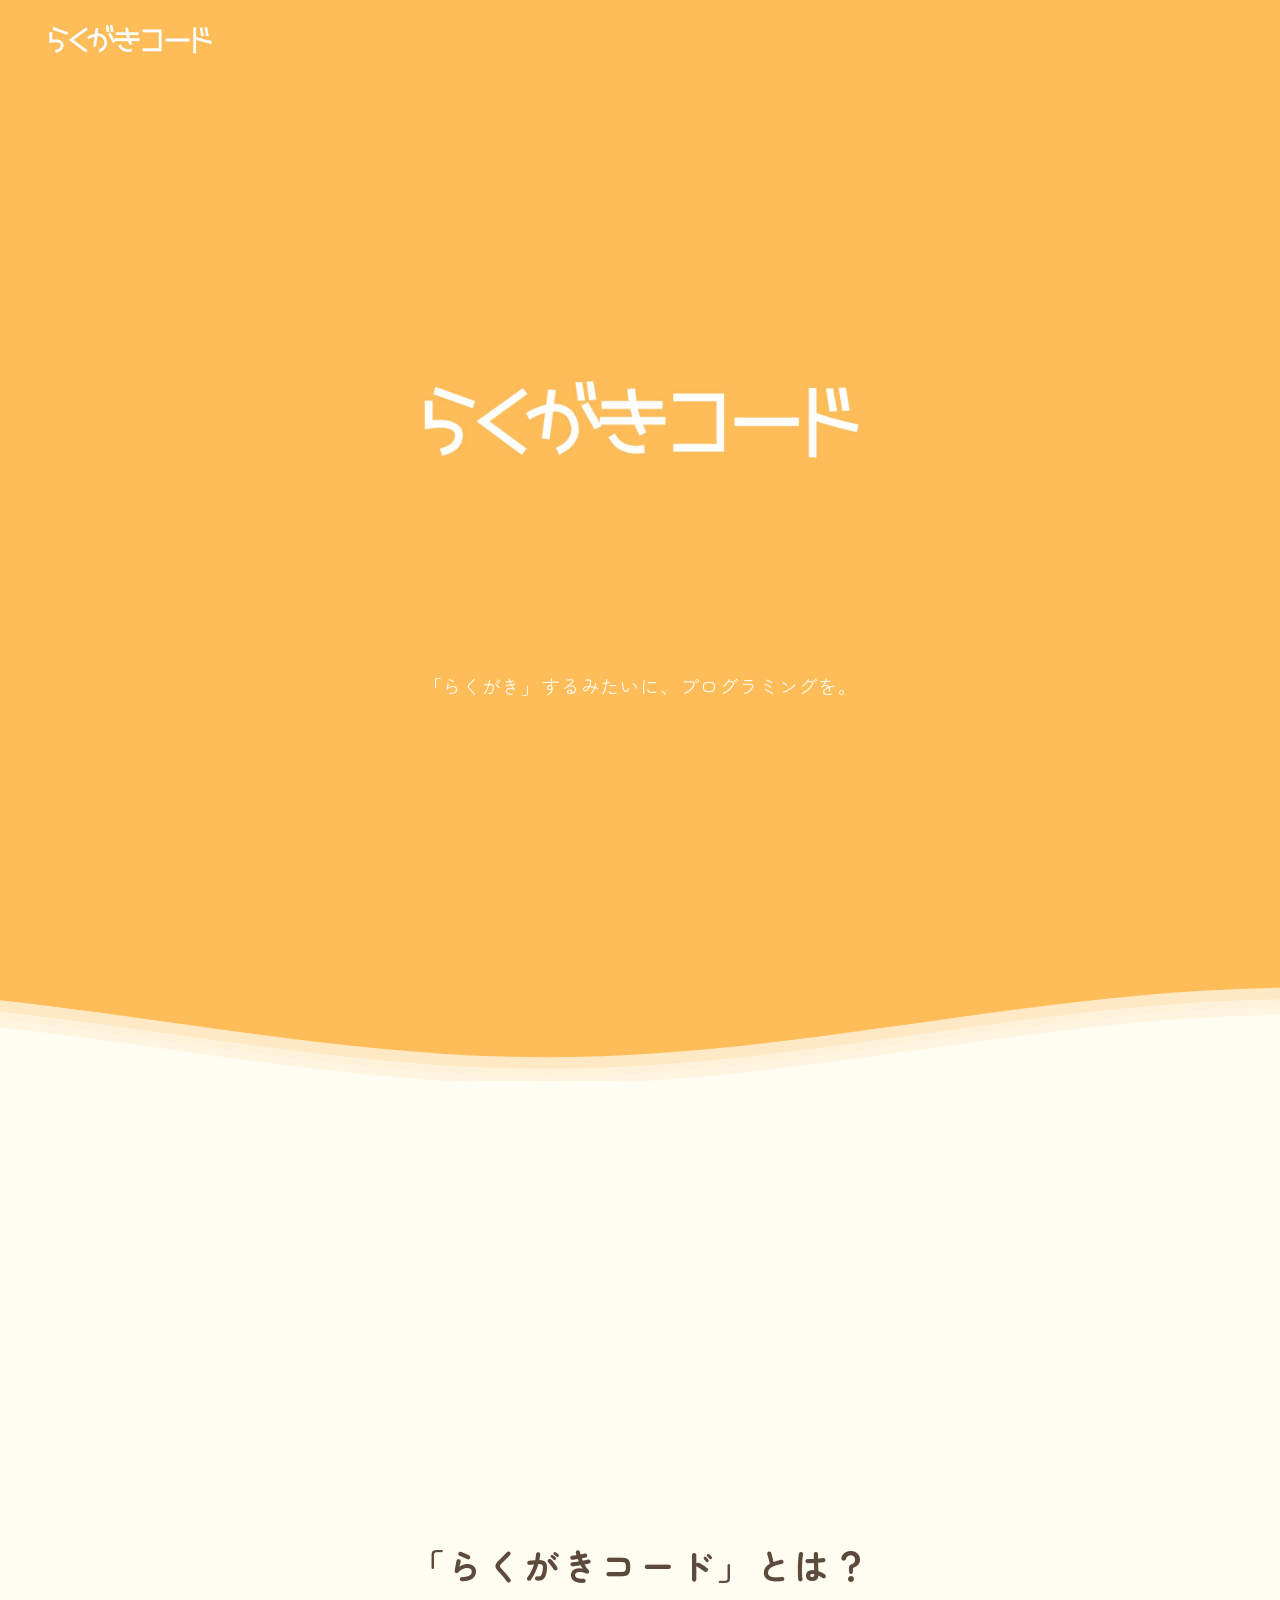
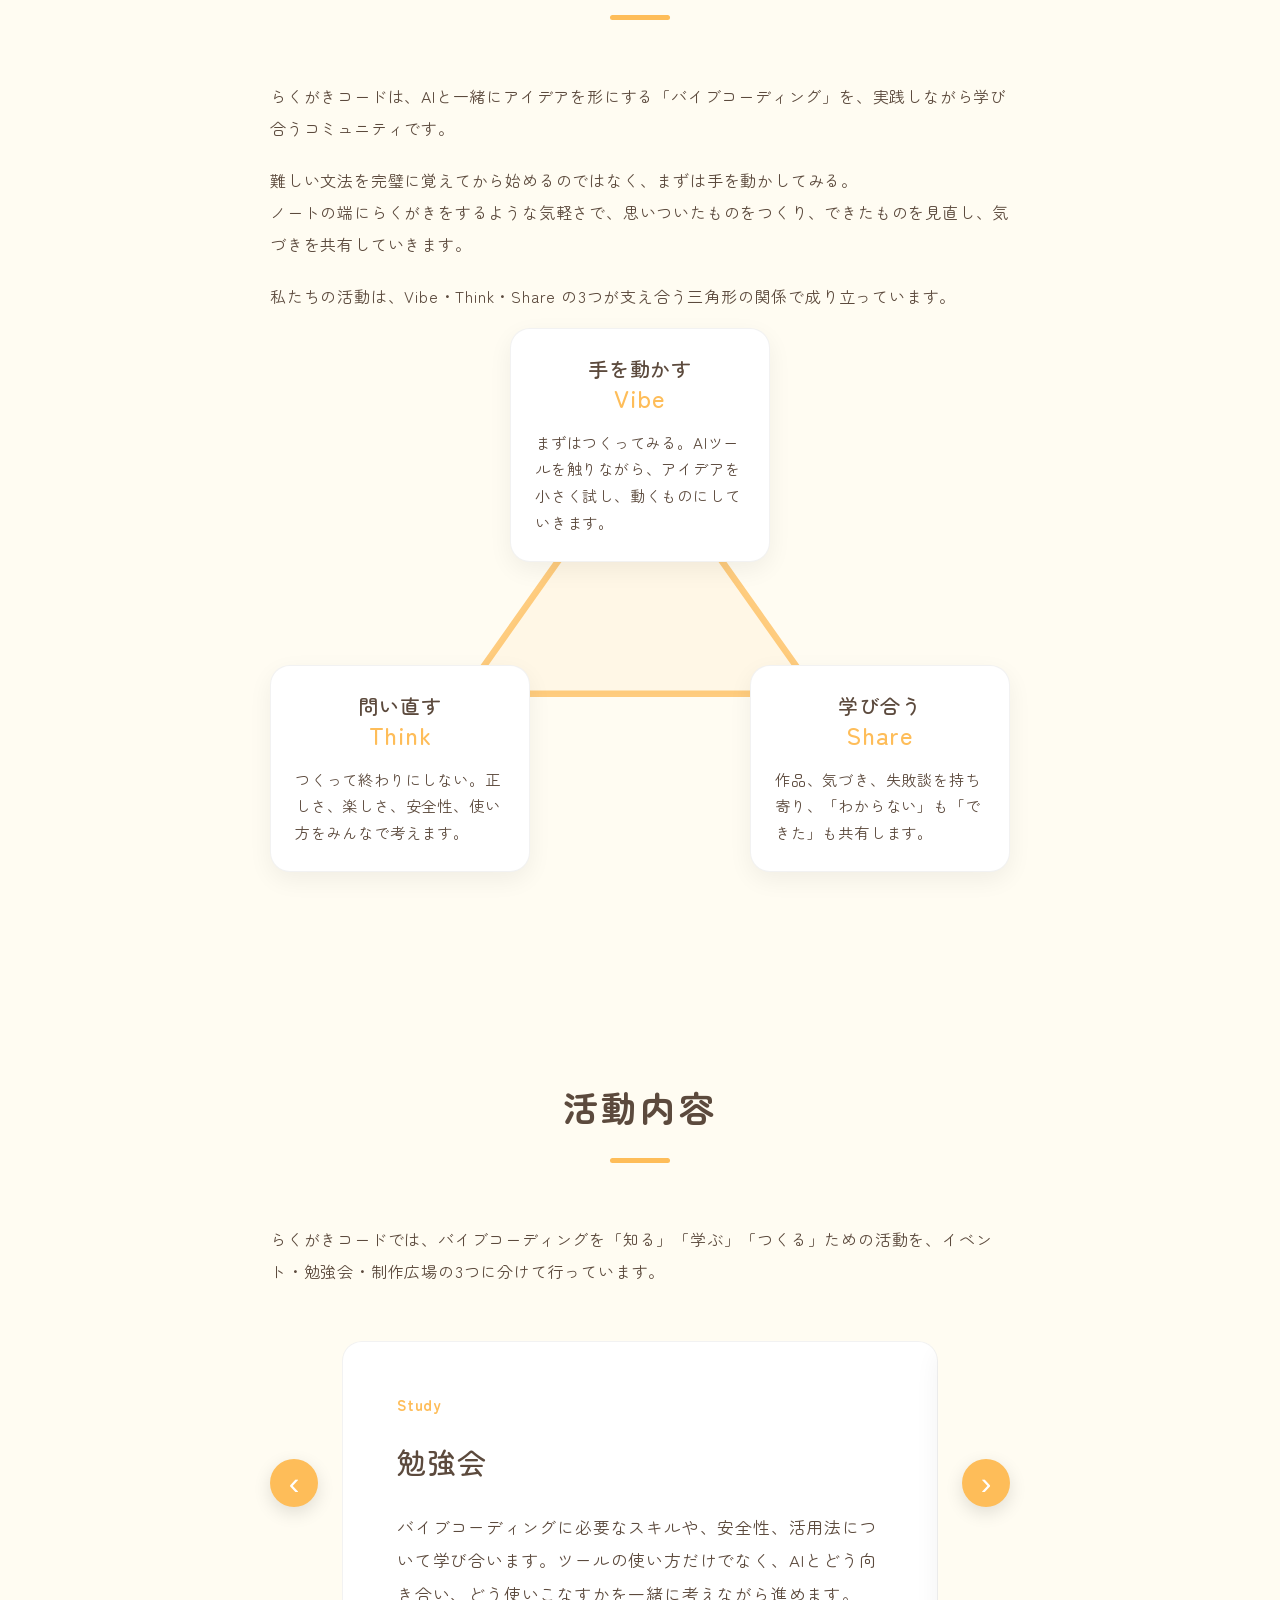
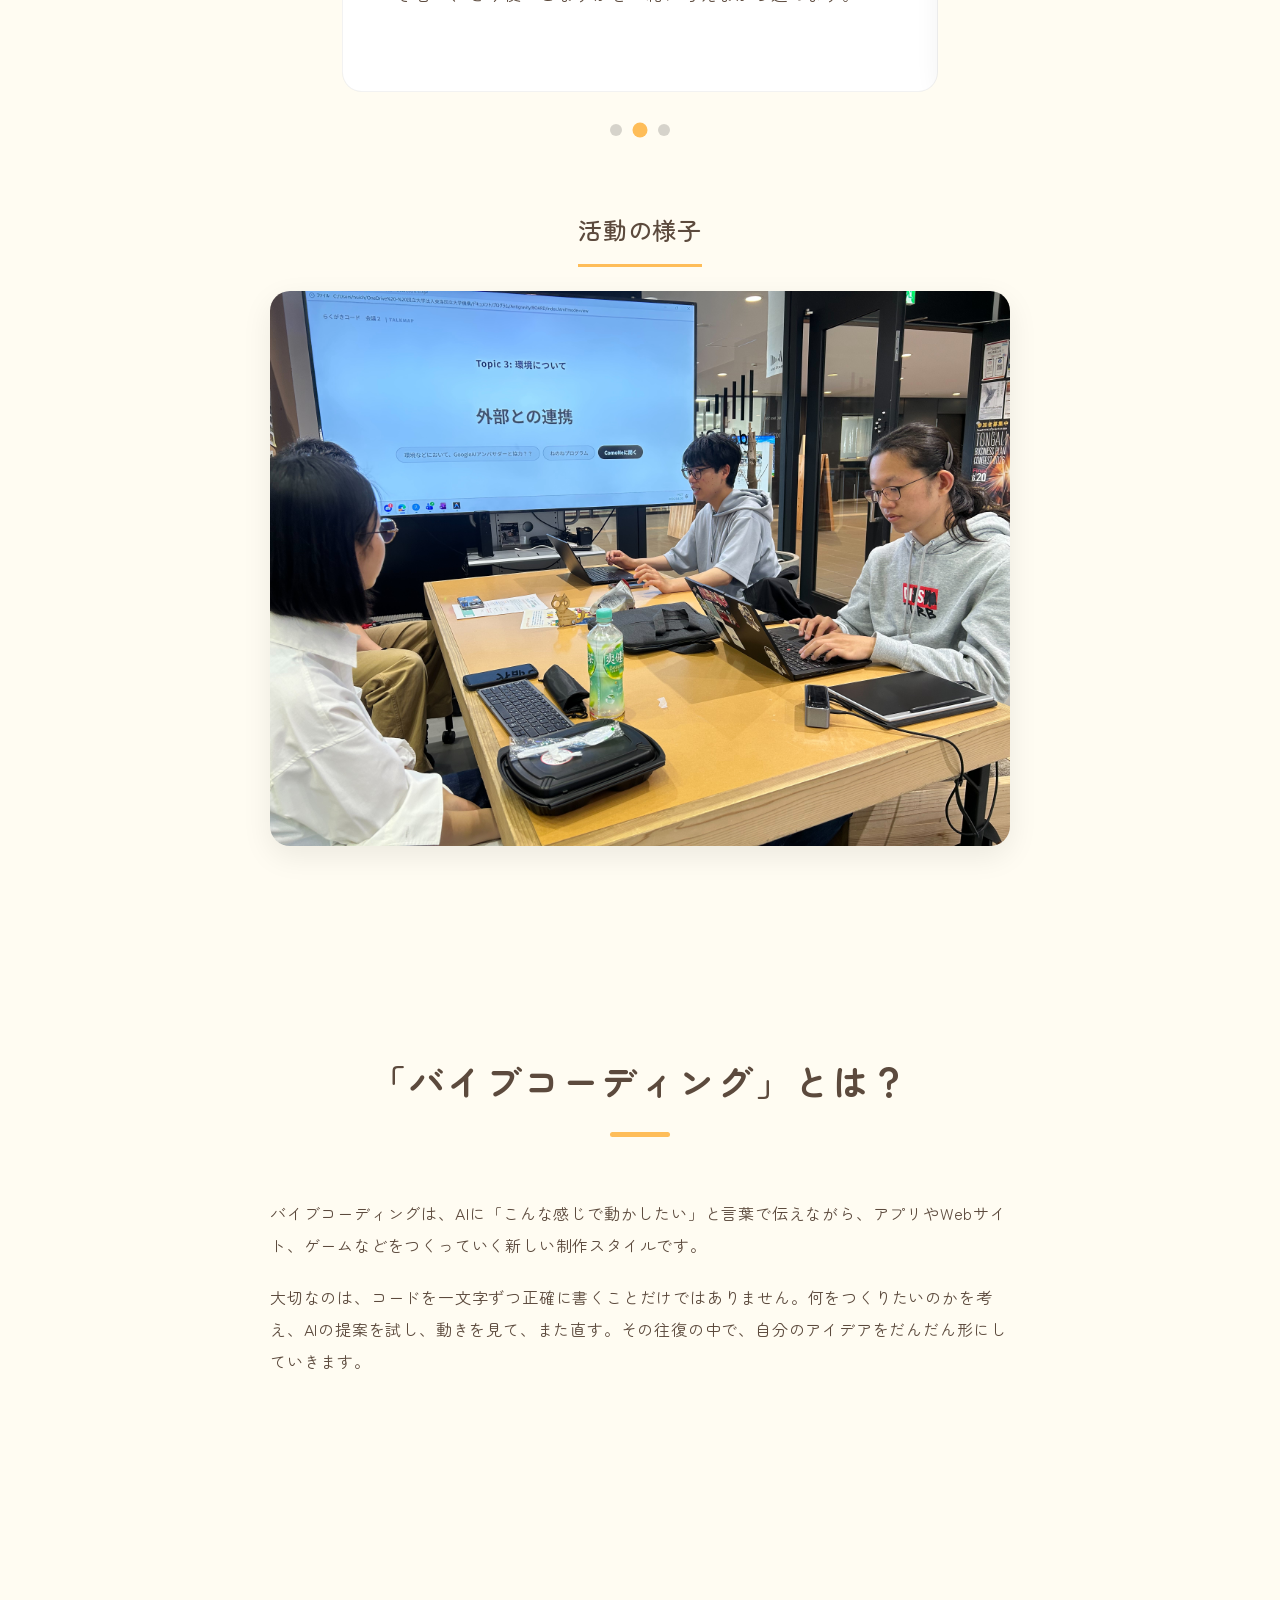
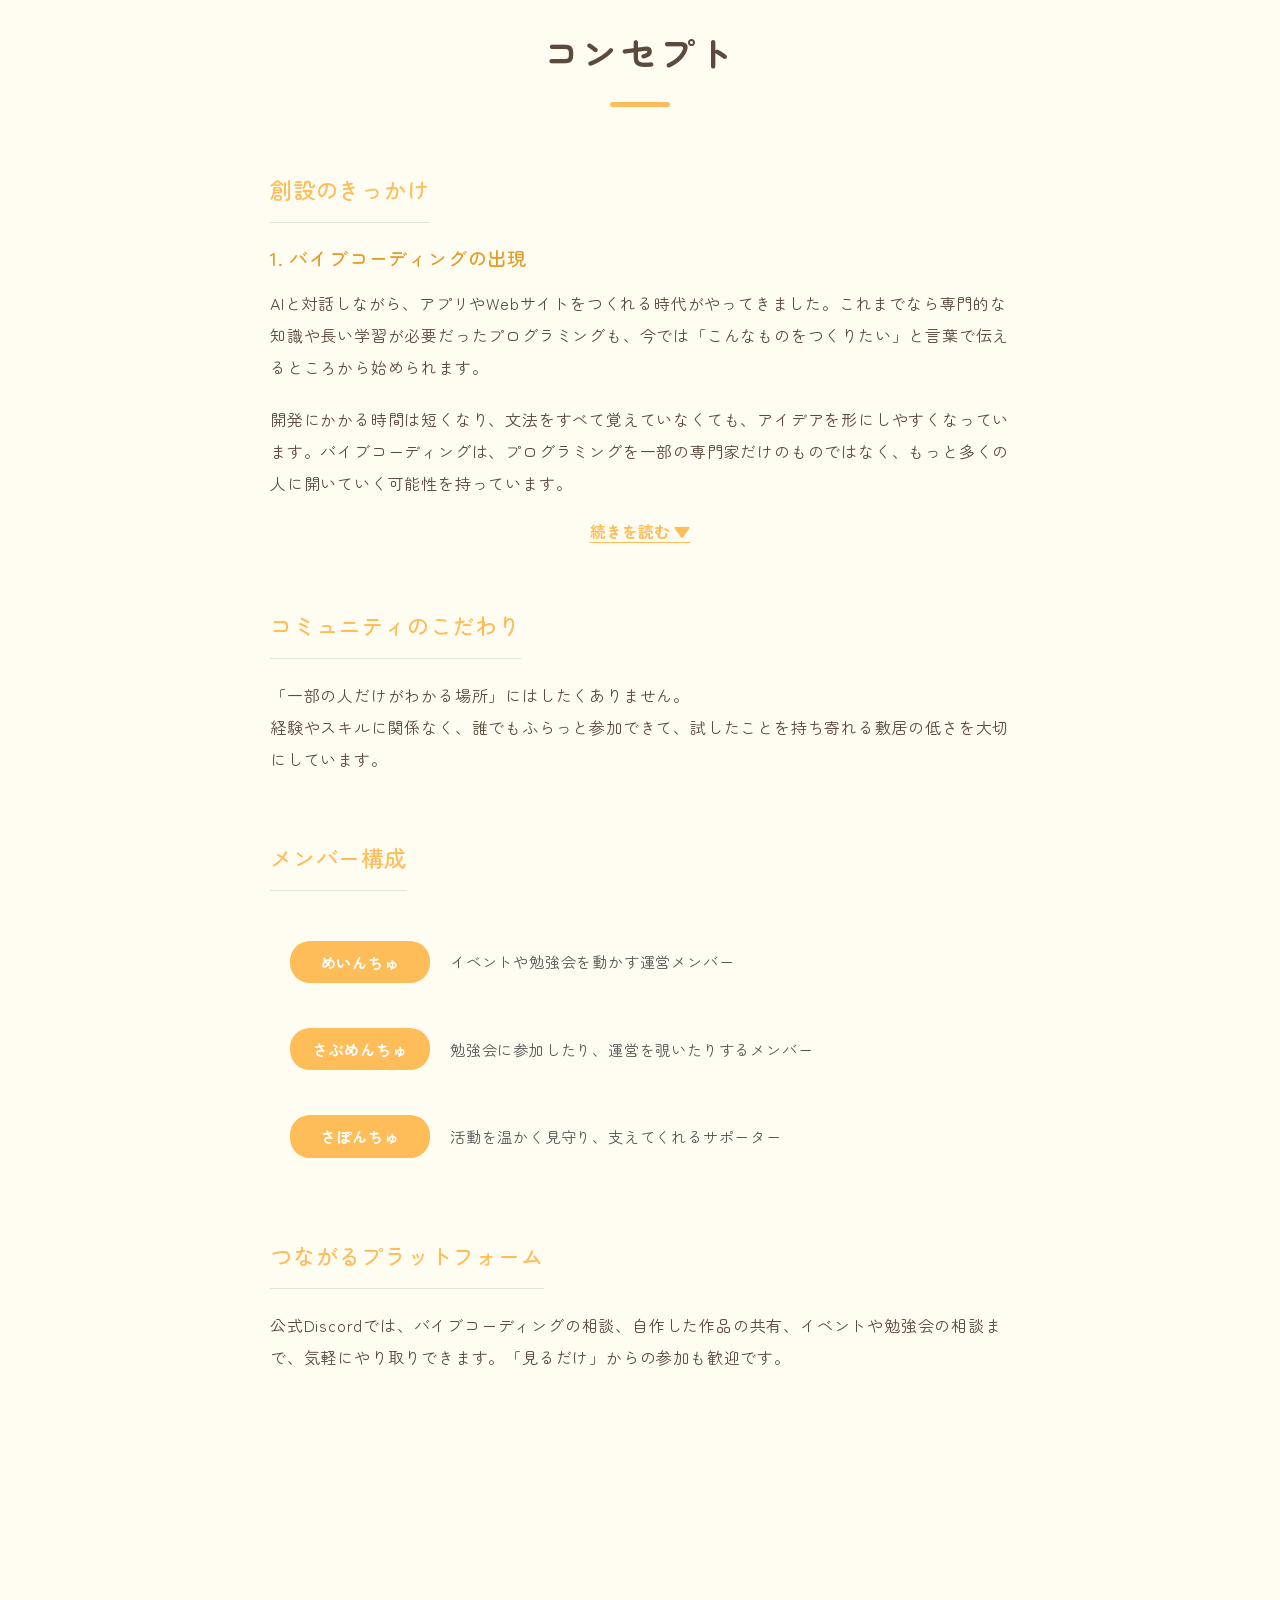
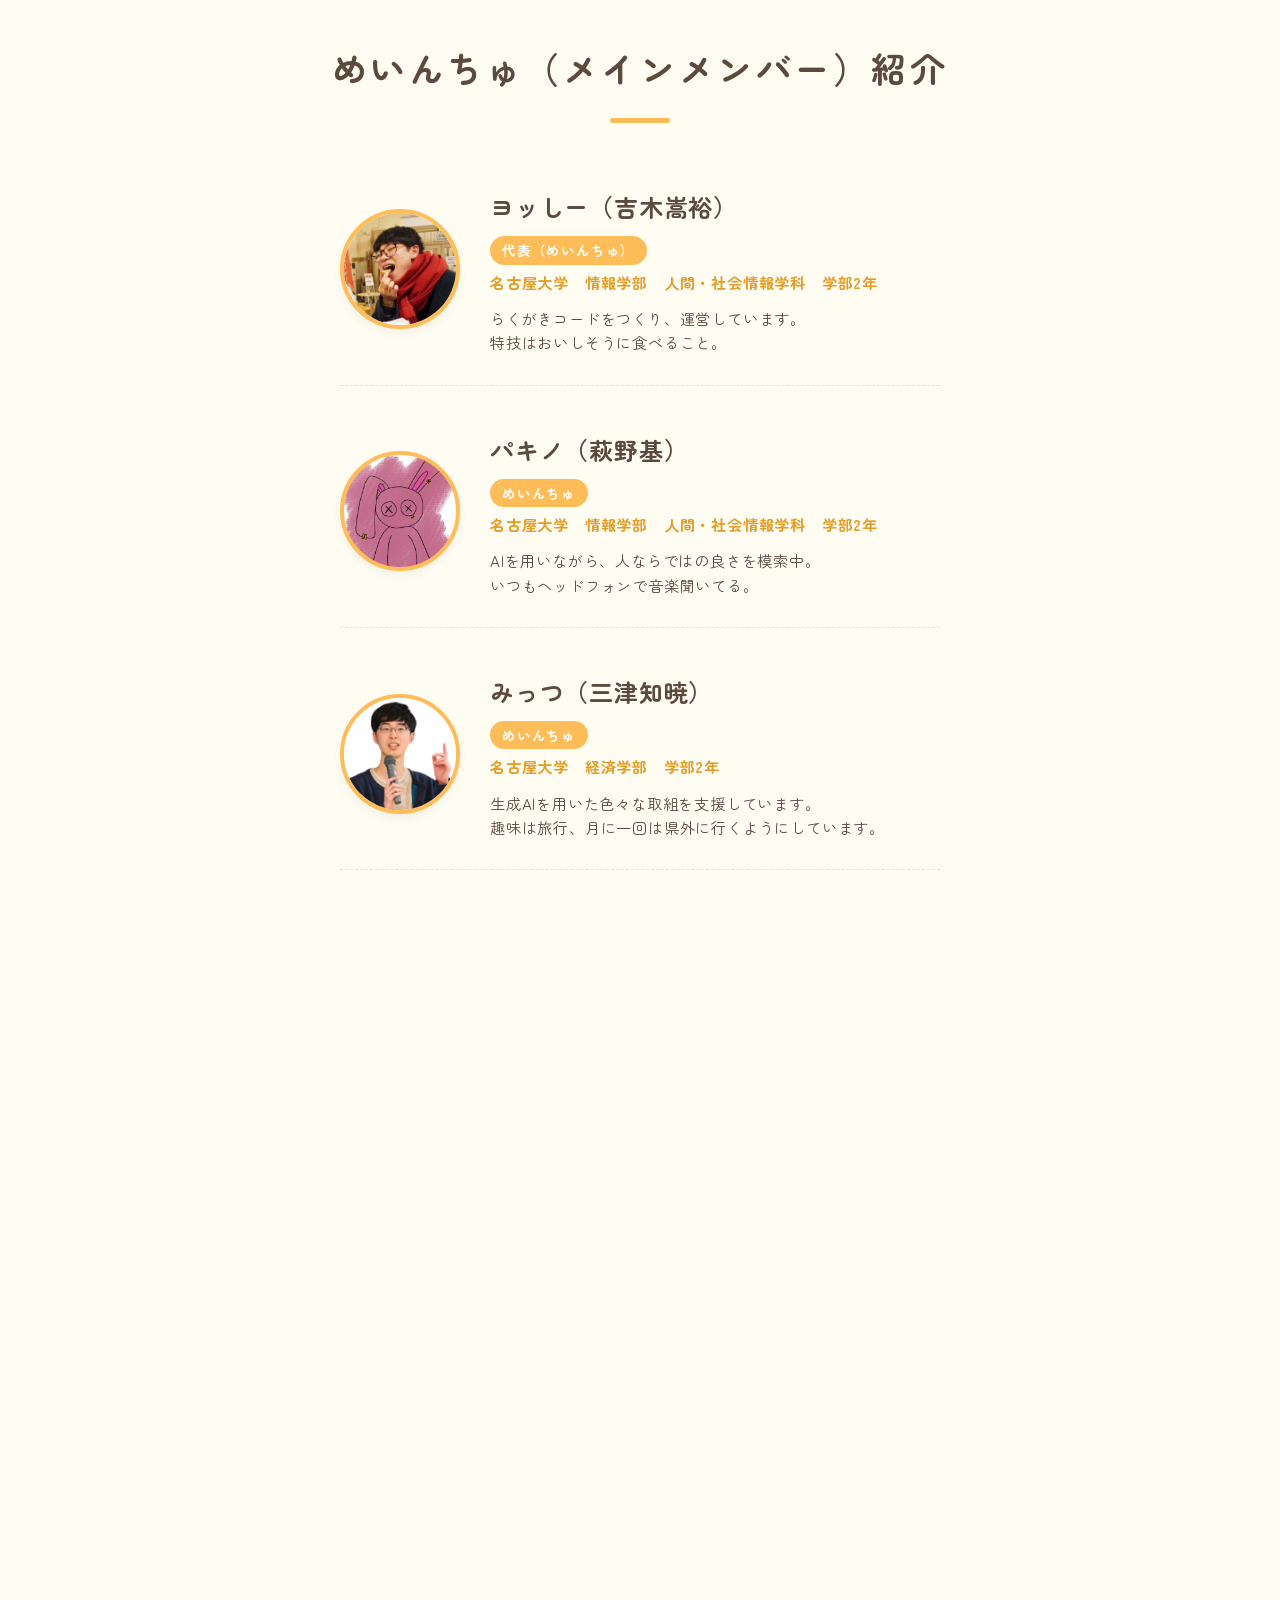
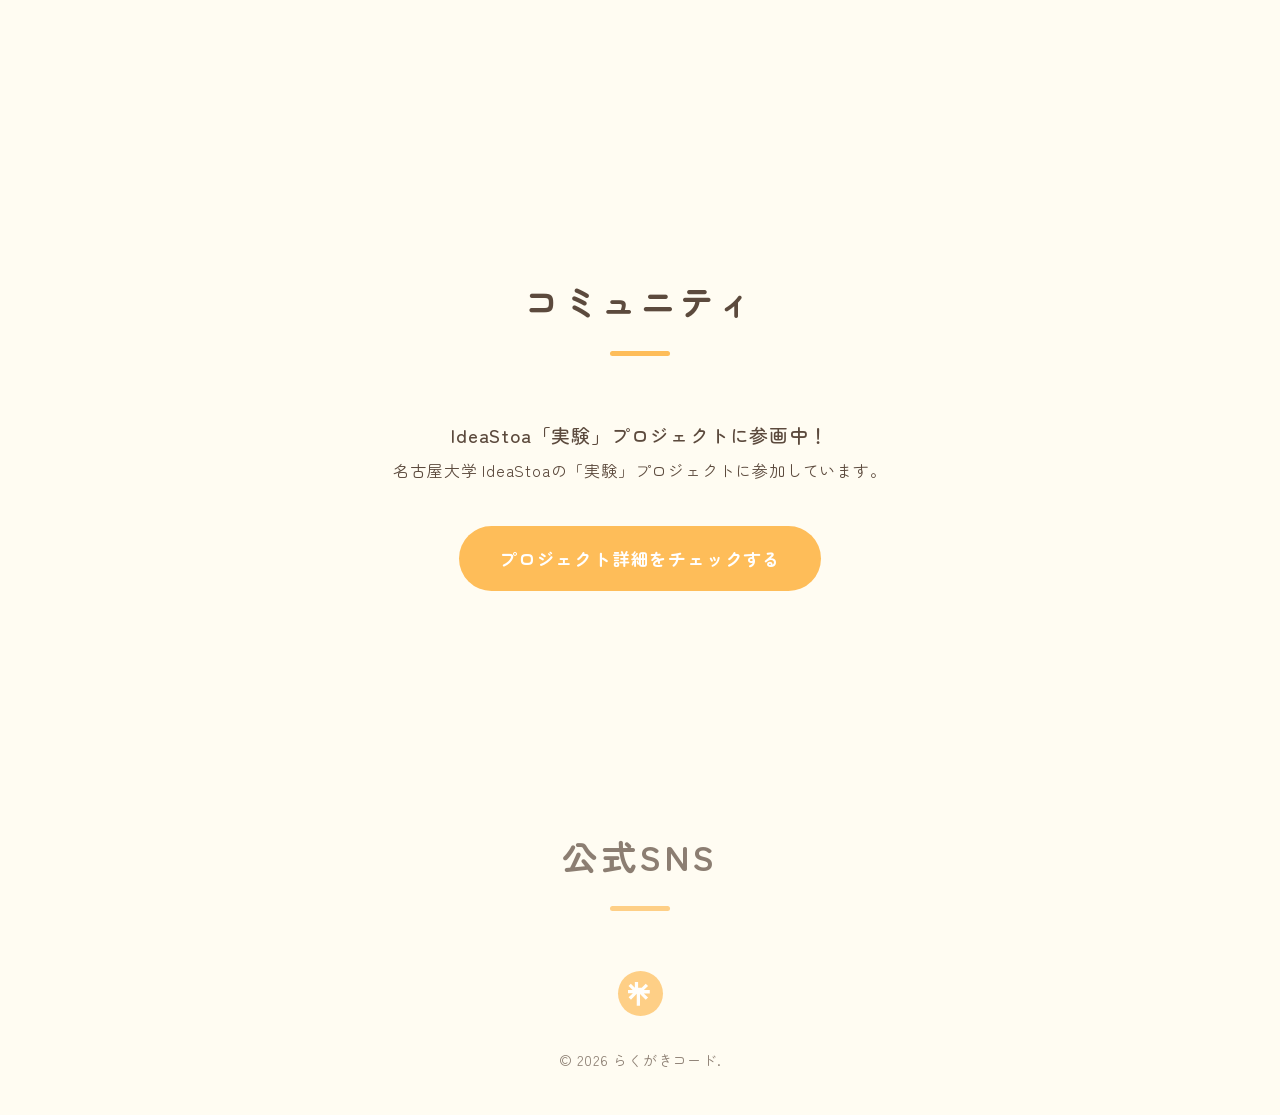
==== commit 149cb349: "改変" ====
--- a/index.html
+++ b/index.html
@@ -6,7 +6,7 @@
     <meta name="viewport" content="width=device-width, initial-scale=1.0">
     <title>らくがきコード</title>
     <meta name="description"
-        content="「らくがき」するみたいに、プログラミングを。名古屋大学 IdeaStoa を拠点に、AIを駆使した最新のプログラミングスタイル「バイブコーディング」を探究するコミュニティです。">
+        content="「らくがき」するみたいに、AIとプログラミングを楽しむ。らくがきコードは、手を動かし、問い直し、学び合いながら、AI時代の新しい創作と学びのかたちを探るコミュニティです。">
     <!-- Google Fonts: Zen Maru Gothic -->
     <link rel="preconnect" href="https://fonts.googleapis.com">
     <link rel="preconnect" href="https://fonts.gstatic.com" crossorigin>
@@ -14,7 +14,7 @@
         rel="stylesheet">
     <link rel="stylesheet" href="style.css">
     <!-- Favicon -->
-    <link rel="icon" href="らくがきコード.jpg" type="image/jpeg">
+    <link rel="icon" href="images/らくがきコード.jpg" type="image/jpeg">
 </head>
 
 <body>
@@ -30,20 +30,13 @@
     <!-- Header -->
     <header class="header">
         <a href="#home" class="logo">
-            <img src="らくがきコード.jpg" alt="らくがきコード">
+            <img src="images/らくがきコード.jpg" alt="らくがきコード">
         </a>
-        <div class="hamburger" id="hamburger">
+        <div class="hamburger" id="hamburger" aria-label="メニューを開く">
             <span></span>
             <span></span>
             <span></span>
         </div>
-        <nav class="nav" id="nav-menu">
-            <a href="#about-title">らくがきコードとは</a>
-            <a href="#concept">コンセプト</a>
-            <a href="#members">メンバー</a>
-            <a href="#join">メンバーになる</a>
-            <a href="#community">コミュニティ</a>
-        </nav>
         <div class="header-wave">
             <svg class="header-waves" xmlns="http://www.w3.org/2000/svg" xmlns:xlink="http://www.w3.org/1999/xlink"
                 viewBox="0 24 150 28" preserveAspectRatio="none" shape-rendering="auto">
@@ -65,7 +58,7 @@
     <section class="hero" id="home">
         <div class="hero-content">
             <h1 class="hero-logo">
-                <img src="らくがきコード.jpg" alt="らくがきコード">
+                <img src="images/らくがきコード.jpg" alt="らくがきコード">
             </h1>
             <p class="hero-subtitle">「らくがき」するみたいに、<br class="sp-br">プログラミングを。</p>
         </div>
@@ -91,21 +84,86 @@
         <div class="container">
             <h2 class="section-title" id="about-title">「らくがきコード」とは？</h2>
             <div class="text-block">
-                <p>名古屋大学 IdeaStoa を拠点に、AIを駆使した最新のプログラミングスタイル「バイブコーディング」を探究するコミュニティです。</p>
-                <p>難しいコードを覚える必要はありません。<br>まるでノートの端に「らくがき」をするように、思いついたアイデアをその場で形にする。<br>メンバー同士や参加者と一緒に学び合いながら、「なんかできた！」というワクワクを共有しています。
+                <p>らくがきコードは、AIと一緒にアイデアを形にする「バイブコーディング」を、実践しながら学び合うコミュニティです。</p>
+                <p>難しい文法を完璧に覚えてから始めるのではなく、まずは手を動かしてみる。<br>ノートの端にらくがきをするような気軽さで、思いついたものをつくり、できたものを見直し、気づきを共有していきます。
                 </p>
-            </div>
-
-            <div class="features">
-                <div class="feature-item">
-                    <h3>勉強会（学び合い）</h3>
-                    <p>「教える人」と「教わる人」の壁はありません。最新ツールの Antigravity
-                        などを実際に触りながら、メンバー全員で知恵を出し合う「学び合い」のスタイルです。今後は、外部からのゲストを招いた勉強会も計画中です。</p>
-                </div>
-                <div class="feature-item">
-                    <h3>イベント</h3>
-                    <p>バイブコーディングの衝撃を体験できるイベントを開催予定！プログラミング未経験でも、AIと一緒に作品を作り上げる楽しさを味わえます。どんなイベントになるか、どうぞお楽しみに。</p>
-                </div>
+                <p>私たちの活動は、Vibe・Think・Share の3つが支え合う三角形の関係で成り立っています。</p>
+            </div>
+
+            <div class="axis-diagram" aria-label="Vibe、Think、Shareの三角形">
+                <svg class="axis-shape" viewBox="0 0 620 440" role="img" aria-hidden="true">
+                    <polygon points="310,42 92,350 528,350" />
+                    <circle cx="310" cy="42" r="10" />
+                    <circle cx="92" cy="350" r="8" />
+                    <circle cx="528" cy="350" r="8" />
+                </svg>
+                <div class="axis-node axis-node-vibe">
+                    <h3>手を動かす<br><span>Vibe</span></h3>
+                    <p>まずはつくってみる。AIツールを触りながら、アイデアを小さく試し、動くものにしていきます。</p>
+                </div>
+                <div class="axis-node axis-node-think">
+                    <h3>問い直す<br><span>Think</span></h3>
+                    <p>つくって終わりにしない。正しさ、楽しさ、安全性、使い方をみんなで考えます。</p>
+                </div>
+                <div class="axis-node axis-node-share">
+                    <h3>学び合う<br><span>Share</span></h3>
+                    <p>作品、気づき、失敗談を持ち寄り、「わからない」も「できた」も共有します。</p>
+                </div>
+            </div>
+        </div>
+    </section>
+
+    <!-- Activities Section -->
+    <section class="activities section" id="activities">
+        <div class="container">
+            <h2 class="section-title">活動内容</h2>
+            <div class="text-block">
+                <p>らくがきコードでは、バイブコーディングを「知る」「学ぶ」「つくる」ための活動を、イベント・勉強会・制作広場の3つに分けて行っています。</p>
+            </div>
+
+            <div class="activity-slider" aria-label="活動内容スライドショー">
+                <button class="activity-nav activity-prev" type="button" aria-label="前の活動">‹</button>
+                <div class="activity-viewport">
+                    <div class="activity-track">
+                        <article class="activity-slide is-active">
+                            <span class="activity-label">Workshop</span>
+                            <h3>イベント</h3>
+                            <p>バイブコーディングを触ったことがない人に向けて、体験型のワークショップを開催します。実際にAIツールを使いながら、アイデアが形になっていく楽しさを知ってもらう入口です。</p>
+                        </article>
+                        <article class="activity-slide">
+                            <span class="activity-label">Study</span>
+                            <h3>勉強会</h3>
+                            <p>バイブコーディングに必要なスキルや、安全性、活用法について学び合います。ツールの使い方だけでなく、AIとどう向き合い、どう使いこなすかを一緒に考えながら進めます。</p>
+                        </article>
+                        <article class="activity-slide">
+                            <span class="activity-label">Create</span>
+                            <h3>制作広場</h3>
+                            <p>各自が自由に作品をつくってみる場です。できたものはDiscordなどのコミュニティプラットフォームで共有できます。外部の方と連携しながら制作する機会もつくっていきます。</p>
+                        </article>
+                    </div>
+                </div>
+                <button class="activity-nav activity-next" type="button" aria-label="次の活動">›</button>
+                <div class="activity-dots" aria-label="活動内容の切り替え">
+                    <button class="activity-dot is-active" type="button" aria-label="イベントを表示"></button>
+                    <button class="activity-dot" type="button" aria-label="勉強会を表示"></button>
+                    <button class="activity-dot" type="button" aria-label="制作広場を表示"></button>
+                </div>
+            </div>
+
+            <div class="activity-photo">
+                <h3>活動の様子</h3>
+                <img src="images/meeting.jpg" alt="らくがきコードの活動の様子">
+            </div>
+        </div>
+    </section>
+
+    <!-- Vibe Coding Section -->
+    <section class="vibecoding section" id="vibecoding">
+        <div class="container">
+            <h2 class="section-title">「バイブコーディング」とは？</h2>
+            <div class="text-block">
+                <p>バイブコーディングは、AIに「こんな感じで動かしたい」と言葉で伝えながら、アプリやWebサイト、ゲームなどをつくっていく新しい制作スタイルです。</p>
+                <p>大切なのは、コードを一文字ずつ正確に書くことだけではありません。何をつくりたいのかを考え、AIの提案を試し、動きを見て、また直す。その往復の中で、自分のアイデアをだんだん形にしていきます。</p>
             </div>
         </div>
     </section>
@@ -118,15 +176,28 @@
             <div class="concept-item">
                 <h3>創設のきっかけ</h3>
                 <div class="text-block" id="concept-story">
-                    <p>今、AIの進化で世界がどんどん変わっています。プログラミングもそのひとつ。現場ではAIを使ってコードを書くのが当たり前になり、専門家の中には「もう人間がコードを書かなくてもいい時代だ」と言う人までいます。
-                    </p>
+                    <h4>1. バイブコーディングの出現</h4>
+                    <p>AIと対話しながら、アプリやWebサイトをつくれる時代がやってきました。これまでなら専門的な知識や長い学習が必要だったプログラミングも、今では「こんなものをつくりたい」と言葉で伝えるところから始められます。</p>
+                    <p>開発にかかる時間は短くなり、文法をすべて覚えていなくても、アイデアを形にしやすくなっています。バイブコーディングは、プログラミングを一部の専門家だけのものではなく、もっと多くの人に開いていく可能性を持っています。</p>
 
                     <div class="hidden-content" id="concept-more">
-                        <p>でも、ふと周りを見渡すと、その「AIを味方につけて何かを作る方法」を知っている人は、まだまだ少ないのが現状です。<br>「誰でも作れる時代になったはずなのに、やり方がわからないから手が出せない」<br>そんなもどかしい状況を変えたくて、らくがきコードは始まりました。
-                        </p>
-                        <p>今の時代、ふだん使っているチャットAIに「こんなの作りたい！」と話しかけるだけで、ホームページもゲームも形にできてしまいます。<br>これまでのプログラミング学習といえば、「この記号を書いて、この文法を覚えて…」といった暗記が中心でした。でも、これからはもっと別のことが大切になるはずです。
-                        </p>
-                        <p class="highlight">私たちは、AI時代に合った、もっと直感的に、もっと「らくがき」みたいに楽しく学べる、新しい教育のカタチを探っていきます。</p>
+                        <h4>2. 誰もがつくれる可能性</h4>
+                        <p>私たちは、バイブコーディングによって「自分でもつくれるかもしれない」と感じられる人を増やしたいと考えています。プログラミング経験がない人でも、AIと一緒なら、まずは小さな作品をつくってみることができます。</p>
+                        <p>その体験は、ただ技術を学ぶだけではありません。自分のアイデアを表現し、まだ名前のない「つくってみたい」を形にする入口になります。らくがきコードは、その最初の一歩を後押しする場所です。</p>
+
+                        <h4>3. 便利さの裏にある危険性</h4>
+                        <p>一方で、バイブコーディングには危険性もあります。AIがコードを書いてくれるからこそ、仕組みを理解しないまま動くものができてしまうことがあります。</p>
+                        <p>安全性、著作権、情報の扱い、AIの出力の正しさを確認しないまま使ってしまうリスクもあります。また、「AIに任せればいい」という姿勢が強くなりすぎると、自分で考える力や、つくったものを見直す力が弱くなってしまうかもしれません。</p>
+                        <p>だからこそ、バイブコーディングはただ広めるだけではなく、正しい向き合い方と一緒に学ぶ必要があります。</p>
+
+                        <h4>4. 従来の教育の限界</h4>
+                        <p>従来のプログラミング教育は、文法や書き方を順番に学ぶことが中心でした。もちろん、それらは今でも大切です。</p>
+                        <p>しかし、AIと一緒につくる時代には、それだけでは十分ではありません。これからは、AIにどう頼むか、出てきたものをどう確かめるか、どこを自分で判断するかが重要になります。</p>
+                        <p>必要なのは「コードの書き方」だけではなく、AIと協働しながら考え、試し、直していく力です。</p>
+
+                        <h4>5. 新しい学び方をつくるために</h4>
+                        <p>らくがきコードは、AI時代に合った新しいプログラミング教育の形を探っています。まずは手を動かしてつくってみる。できたものを見て、何がよくて、何が危ないのかを問い直す。そして、その気づきを共有しながら、みんなで学びを深めていく。</p>
+                        <p class="highlight">ただAIを使う人を増やすのではなく、AIとともに考え、つくり、学び合える人を増やしたい。らくがきコードは、そのための実験の場です。</p>
                     </div>
 
                     <button class="btn-read-more" id="read-more-btn">続きを読む ▼</button>
@@ -136,7 +207,7 @@
             <div class="concept-item">
                 <h3>コミュニティのこだわり</h3>
                 <div class="text-block">
-                    <p>「一部のメンバーだけで盛り上がっている」場所にはしたくない。<br>だからこそ、誰でも、いつでも、ふらっと参加できる敷居の低さを大切にしています。</p>
+                    <p>「一部の人だけがわかる場所」にはしたくありません。<br>経験やスキルに関係なく、誰でもふらっと参加できて、試したことを持ち寄れる敷居の低さを大切にしています。</p>
                 </div>
             </div>
 
@@ -150,11 +221,11 @@
                         </div>
                         <div class="role-item">
                             <span class="role-badge">さぶめんちゅ</span>
-                            <span class="role-desc">勉強会に継続的に参加したり、運営を覗いたりして、らくがきコードのコミュニティーに参加するメンバー</span>
+                            <span class="role-desc">勉強会に参加したり、運営を覗いたりするメンバー</span>
                         </div>
                         <div class="role-item">
                             <span class="role-badge">さぽんちゅ</span>
-                            <span class="role-desc">活動を温かく見守り、支えてくれるサポーター。講師の方や有識者の方など。</span>
+                            <span class="role-desc">活動を温かく見守り、支えてくれるサポーター</span>
                         </div>
                     </div>
                 </div>
@@ -163,7 +234,7 @@
             <div class="concept-item">
                 <h3>つながるプラットフォーム</h3>
                 <div class="text-block">
-                    <p>公式Discordでは、バイブコーディングの相談から、自作した作品の自慢、イベント運営の裏側まで、すべてがオープンに。気軽に参加できます。</p>
+                    <p>公式Discordでは、バイブコーディングの相談、自作した作品の共有、イベントや勉強会の相談まで、気軽にやり取りできます。「見るだけ」からの参加も歓迎です。</p>
                 </div>
             </div>
         </div>
@@ -176,7 +247,7 @@
             <div class="member-list">
                 <!-- メンバー1 -->
                 <div class="member-row fade-target">
-                    <img src="yossi.png" alt="ヨッしー" class="member-photo">
+                    <img src="images/yossi.png" alt="ヨッしー" class="member-photo">
                     <div class="member-info">
                         <h3 class="member-name">ヨッしー（吉木嵩裕）</h3>
                         <div class="member-title">
@@ -191,7 +262,7 @@
                 <!-- メンバー2 -->
                 <div class="member-row">
                     <div class="member-photo"
-                        style="background-image: url('pakino.png'); background-size: 140%; background-position: center 20%; background-repeat: no-repeat;"
+                        style="background-image: url('images/pakino.png'); background-size: 140%; background-position: center 20%; background-repeat: no-repeat;"
                         role="img" aria-label="パキノ"></div>
                     <div class="member-info">
                         <h3 class="member-name">パキノ（萩野基）</h3>
@@ -206,7 +277,7 @@
                 </div>
                 <!-- メンバー3 -->
                 <div class="member-row">
-                    <img src="mittsu.png" alt="みっつ" class="member-photo">
+                    <img src="images/mittsu.png" alt="みっつ" class="member-photo">
                     <div class="member-info">
                         <h3 class="member-name">みっつ（三津知暁）</h3>
                         <div class="member-title">
@@ -220,7 +291,7 @@
                 </div>
                 <!-- メンバー4 -->
                 <div class="member-row">
-                    <img src="habachan.png" alt="はばちゃん" class="member-photo">
+                    <img src="images/habachan.png" alt="はばちゃん" class="member-photo">
                     <div class="member-info">
                         <h3 class="member-name">はばちゃん（幅菜摘）</h3>
                         <div class="member-title">
@@ -241,7 +312,7 @@
         <div class="container">
             <h2 class="section-title">めんちゅないず（メンバーになる）</h2>
             <div class="text-block center-text">
-                <p>あなたも、らくがきコードの仲間（めんちゅ）になりませんか？<br>少しでも興味が湧いたら、まずは以下のフォームから教えてください！</p>
+                <p>あなたも、らくがきコードの仲間（めんちゅ）になりませんか？<br>AIで何かをつくってみたい、誰かの試行錯誤を見てみたい。そんな小さな興味から参加できます。</p>
                 <a href="https://forms.gle/ABpbisV6w1tom6k57" target="_blank" rel="noopener noreferrer" class="btn">メンバー登録フォームへ進む</a>
             </div>
         </div>
--- a/style.css
+++ b/style.css
@@ -467,12 +467,213 @@
 
 .features {
     display: grid;
-    grid-template-columns: 1fr 1fr;
+    grid-template-columns: repeat(3, minmax(0, 1fr));
     gap: 30px;
     margin-top: 60px;
 }
 
+.activity-slider {
+    position: relative;
+    max-width: 760px;
+    margin: 54px auto 0;
+    padding: 0 72px 44px;
+}
+
+.activity-viewport {
+    overflow: hidden;
+    border-radius: 20px;
+}
+
+.activity-track {
+    display: flex;
+    transition: transform 0.55s ease;
+}
+
+.activity-slide {
+    flex: 0 0 100%;
+    min-height: 260px;
+    padding: 46px 54px;
+    background-color: #fff;
+    border: 1px solid rgba(0,0,0,0.05);
+    border-radius: 20px;
+    box-shadow: 0 8px 26px rgba(0,0,0,0.06);
+}
+
+.activity-label {
+    display: inline-block;
+    margin-bottom: 14px;
+    color: var(--main-yellow);
+    font-size: 0.95rem;
+    font-weight: 700;
+}
+
+.activity-slide h3 {
+    margin-bottom: 20px;
+    color: var(--text-dark);
+    font-size: 1.8rem;
+}
+
+.activity-slide p {
+    font-size: 1.05rem;
+    line-height: 2;
+}
+
+.activity-nav {
+    position: absolute;
+    top: 118px;
+    z-index: 3;
+    width: 48px;
+    height: 48px;
+    border: none;
+    border-radius: 50%;
+    background-color: var(--main-yellow);
+    color: #fff;
+    font-size: 2rem;
+    line-height: 1;
+    cursor: pointer;
+    box-shadow: 0 6px 18px rgba(0,0,0,0.12);
+    transition: transform 0.3s, background-color 0.3s;
+}
+
+.activity-nav:hover {
+    background-color: #e59d29;
+    transform: translateY(-2px);
+}
+
+.activity-prev {
+    left: 0;
+}
+
+.activity-next {
+    right: 0;
+}
+
+.activity-dots {
+    position: absolute;
+    left: 0;
+    right: 0;
+    bottom: 0;
+    display: flex;
+    justify-content: center;
+    gap: 12px;
+}
+
+.activity-dot {
+    width: 12px;
+    height: 12px;
+    padding: 0;
+    border: none;
+    border-radius: 50%;
+    background-color: rgba(0,0,0,0.16);
+    cursor: pointer;
+    transition: transform 0.3s, background-color 0.3s;
+}
+
+.activity-dot.is-active {
+    background-color: var(--main-yellow);
+    transform: scale(1.25);
+}
+
+.activity-photo {
+    max-width: 920px;
+    margin: 70px auto 0;
+    text-align: center;
+}
+
+.activity-photo h3 {
+    display: inline-block;
+    margin-bottom: 24px;
+    padding-bottom: 10px;
+    border-bottom: 3px solid var(--main-yellow);
+    color: var(--text-dark);
+    font-size: 1.5rem;
+}
+
+.activity-photo img {
+    display: block;
+    width: 100%;
+    height: auto;
+    border-radius: 20px;
+    box-shadow: 0 10px 30px rgba(0,0,0,0.08);
+}
+
+.axis-diagram {
+    position: relative;
+    max-width: 920px;
+    min-height: 520px;
+    margin: 40px auto 0;
+}
+
+.axis-shape {
+    position: absolute;
+    inset: 0 120px 46px;
+    width: calc(100% - 240px);
+    height: calc(100% - 46px);
+    overflow: visible;
+}
+
+.axis-shape polygon {
+    fill: rgba(254, 189, 89, 0.08);
+    stroke: rgba(254, 189, 89, 0.75);
+    stroke-width: 8;
+    stroke-linejoin: round;
+}
+
+.axis-shape circle {
+    fill: var(--main-yellow);
+    stroke: #fff;
+    stroke-width: 5;
+}
+
+.axis-node {
+    position: absolute;
+    z-index: 2;
+    width: 260px;
+    min-height: 170px;
+    padding: 26px 24px;
+    background-color: #fff;
+    border: 1px solid rgba(0,0,0,0.05);
+    border-radius: 20px;
+    box-shadow: 0 8px 24px rgba(0,0,0,0.06);
+    text-align: center;
+}
+
+.axis-node h3 {
+    margin-bottom: 14px;
+    color: var(--text-dark);
+    font-size: 1.25rem;
+    line-height: 1.35;
+}
+
+.axis-node h3 span {
+    color: var(--main-yellow);
+    font-size: 1.5rem;
+}
+
+.axis-node p {
+    font-size: 0.95rem;
+    line-height: 1.75;
+    text-align: left;
+}
+
+.axis-node-vibe {
+    top: -24px;
+    left: 50%;
+    transform: translateX(-50%);
+}
+
+.axis-node-think {
+    bottom: 0;
+    left: 0;
+}
+
+.axis-node-share {
+    right: 0;
+    bottom: 0;
+}
+
 .feature-item {
+    min-width: 0;
     background-color: #fff;
     padding: 40px 30px;
     border-radius: 20px;
@@ -516,6 +717,18 @@
     font-size: 1.1rem;
     margin-bottom: 10px;
     color: #e59d29;
+}
+
+#concept-story h4 {
+    margin-top: 34px;
+    margin-bottom: 14px;
+    color: #e59d29;
+    font-size: 1.18rem;
+    line-height: 1.6;
+}
+
+#concept-story h4:first-child {
+    margin-top: 0;
 }
 
 .sub-block ul {
@@ -742,6 +955,58 @@
         grid-template-columns: 1fr;
     }
 
+    .activity-slider {
+        padding: 0 0 42px;
+    }
+
+    .activity-slide {
+        min-height: 300px;
+        padding: 34px 28px;
+    }
+
+    .activity-slide h3 {
+        font-size: 1.5rem;
+    }
+
+    .activity-slide p {
+        font-size: 1rem;
+        line-height: 1.9;
+    }
+
+    .activity-nav {
+        top: auto;
+        bottom: -4px;
+        width: 42px;
+        height: 42px;
+        font-size: 1.6rem;
+    }
+
+    .activity-prev {
+        left: 18px;
+    }
+
+    .activity-next {
+        right: 18px;
+    }
+
+    .axis-diagram {
+        min-height: 0;
+        margin-top: 40px;
+        display: grid;
+        gap: 24px;
+    }
+
+    .axis-shape {
+        display: none;
+    }
+
+    .axis-node {
+        position: static;
+        width: auto;
+        min-height: 0;
+        transform: none;
+    }
+
     .role-item {
         flex-direction: column;
         align-items: flex-start;
@@ -783,4 +1048,4 @@
 .js-enabled .fade-target.visible {
     opacity: 1;
     transform: translateY(0);
-}+}
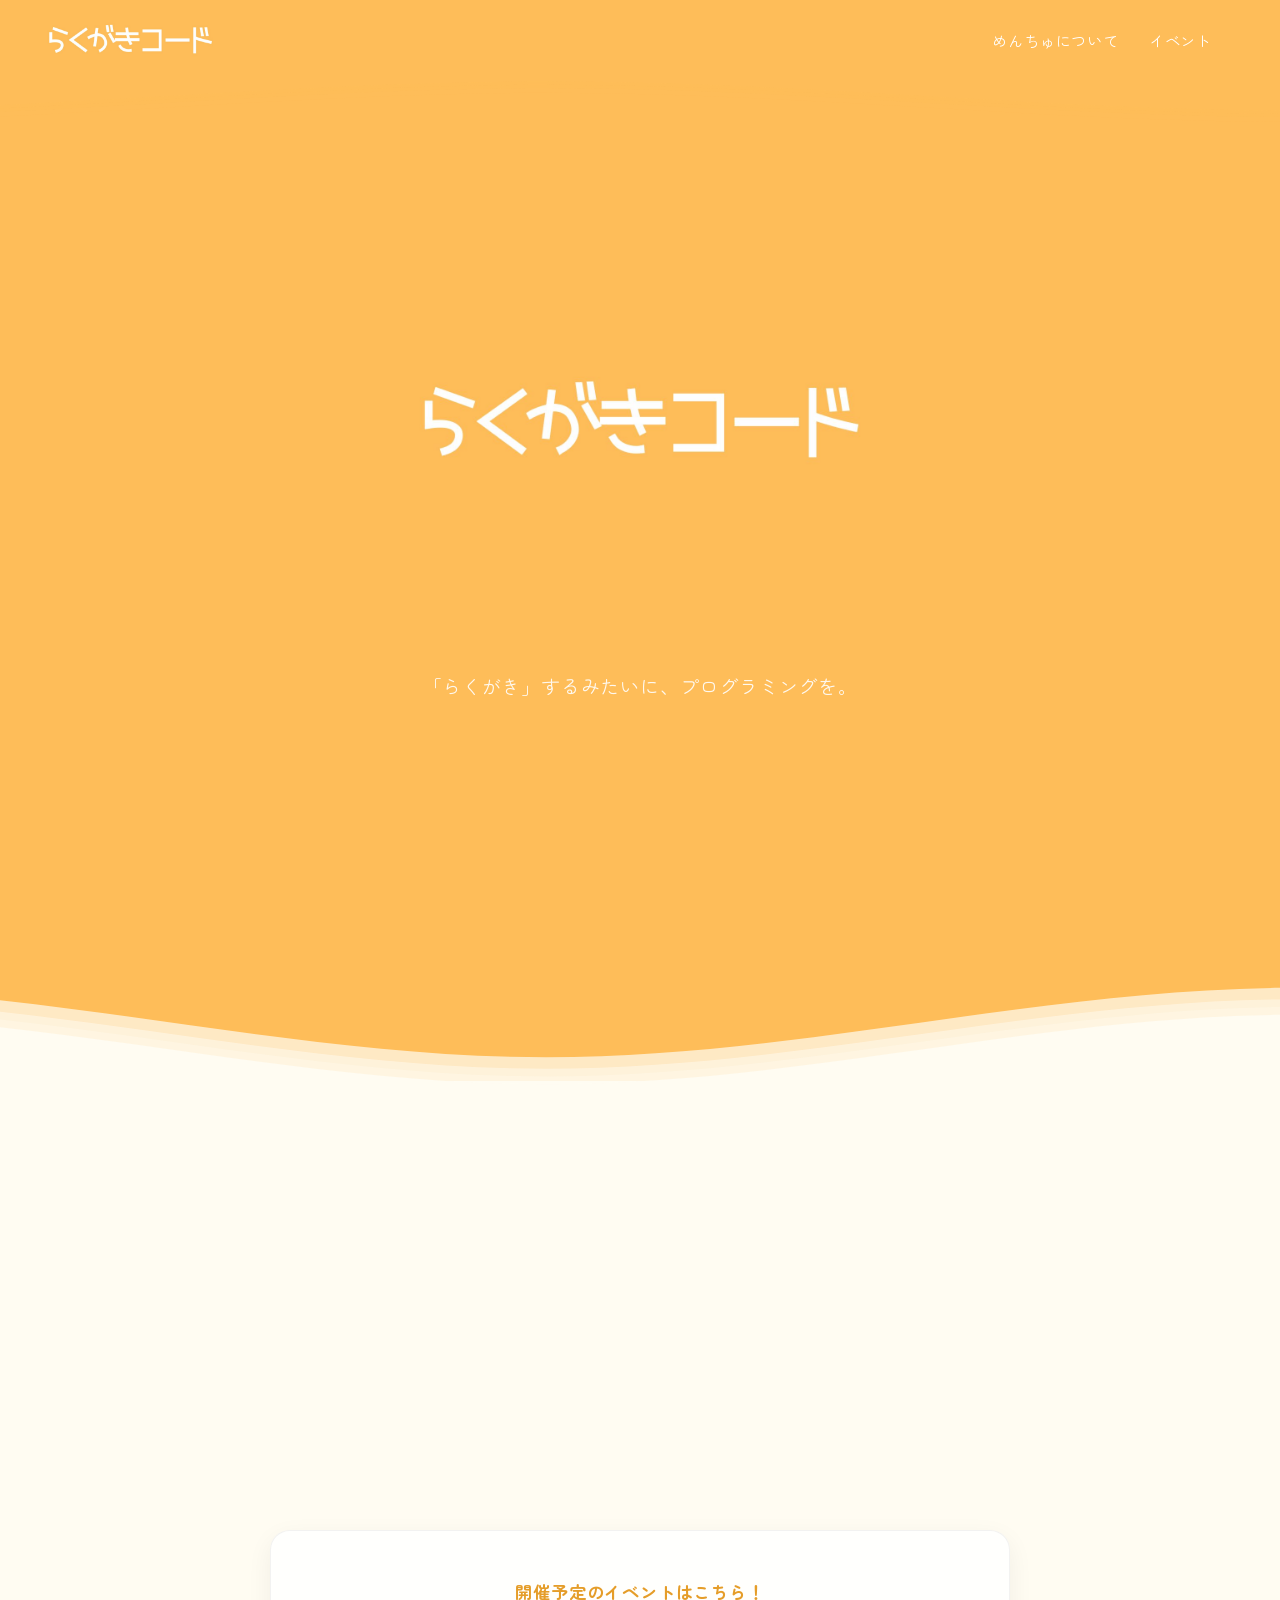
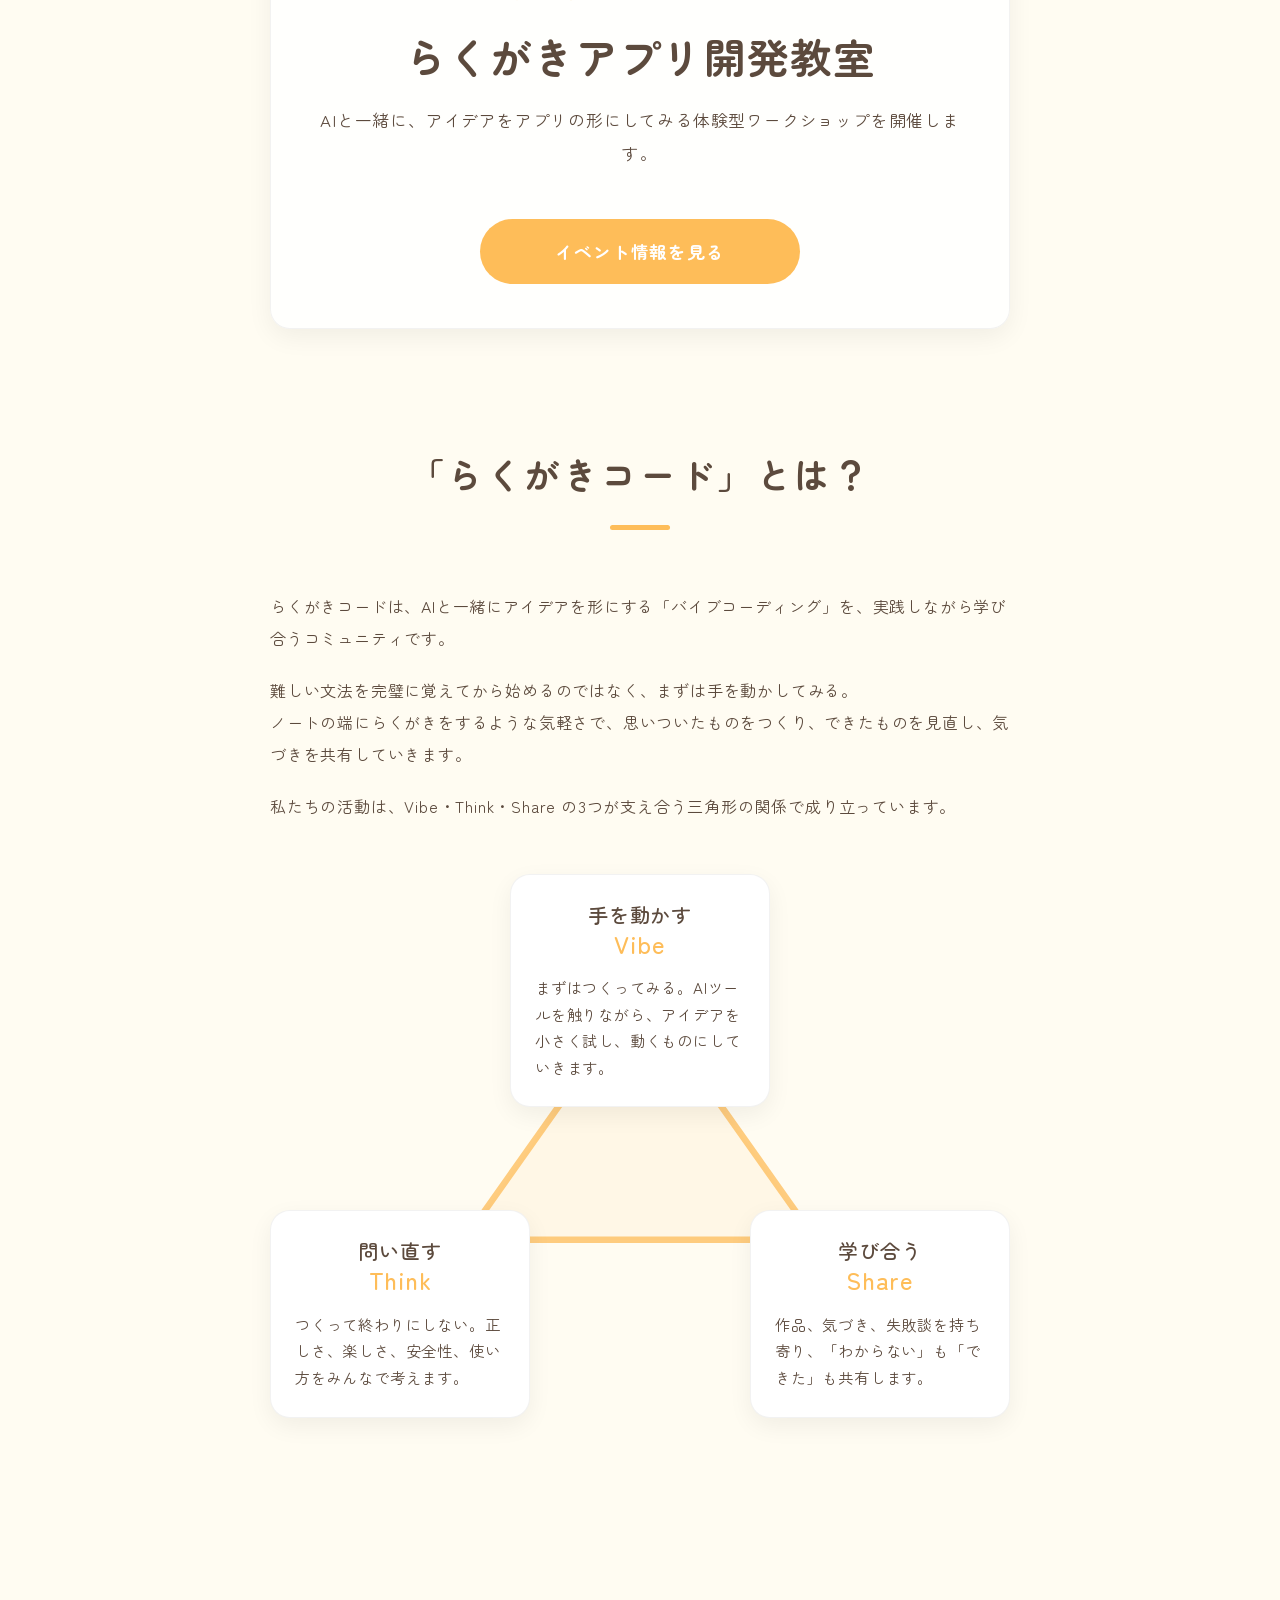
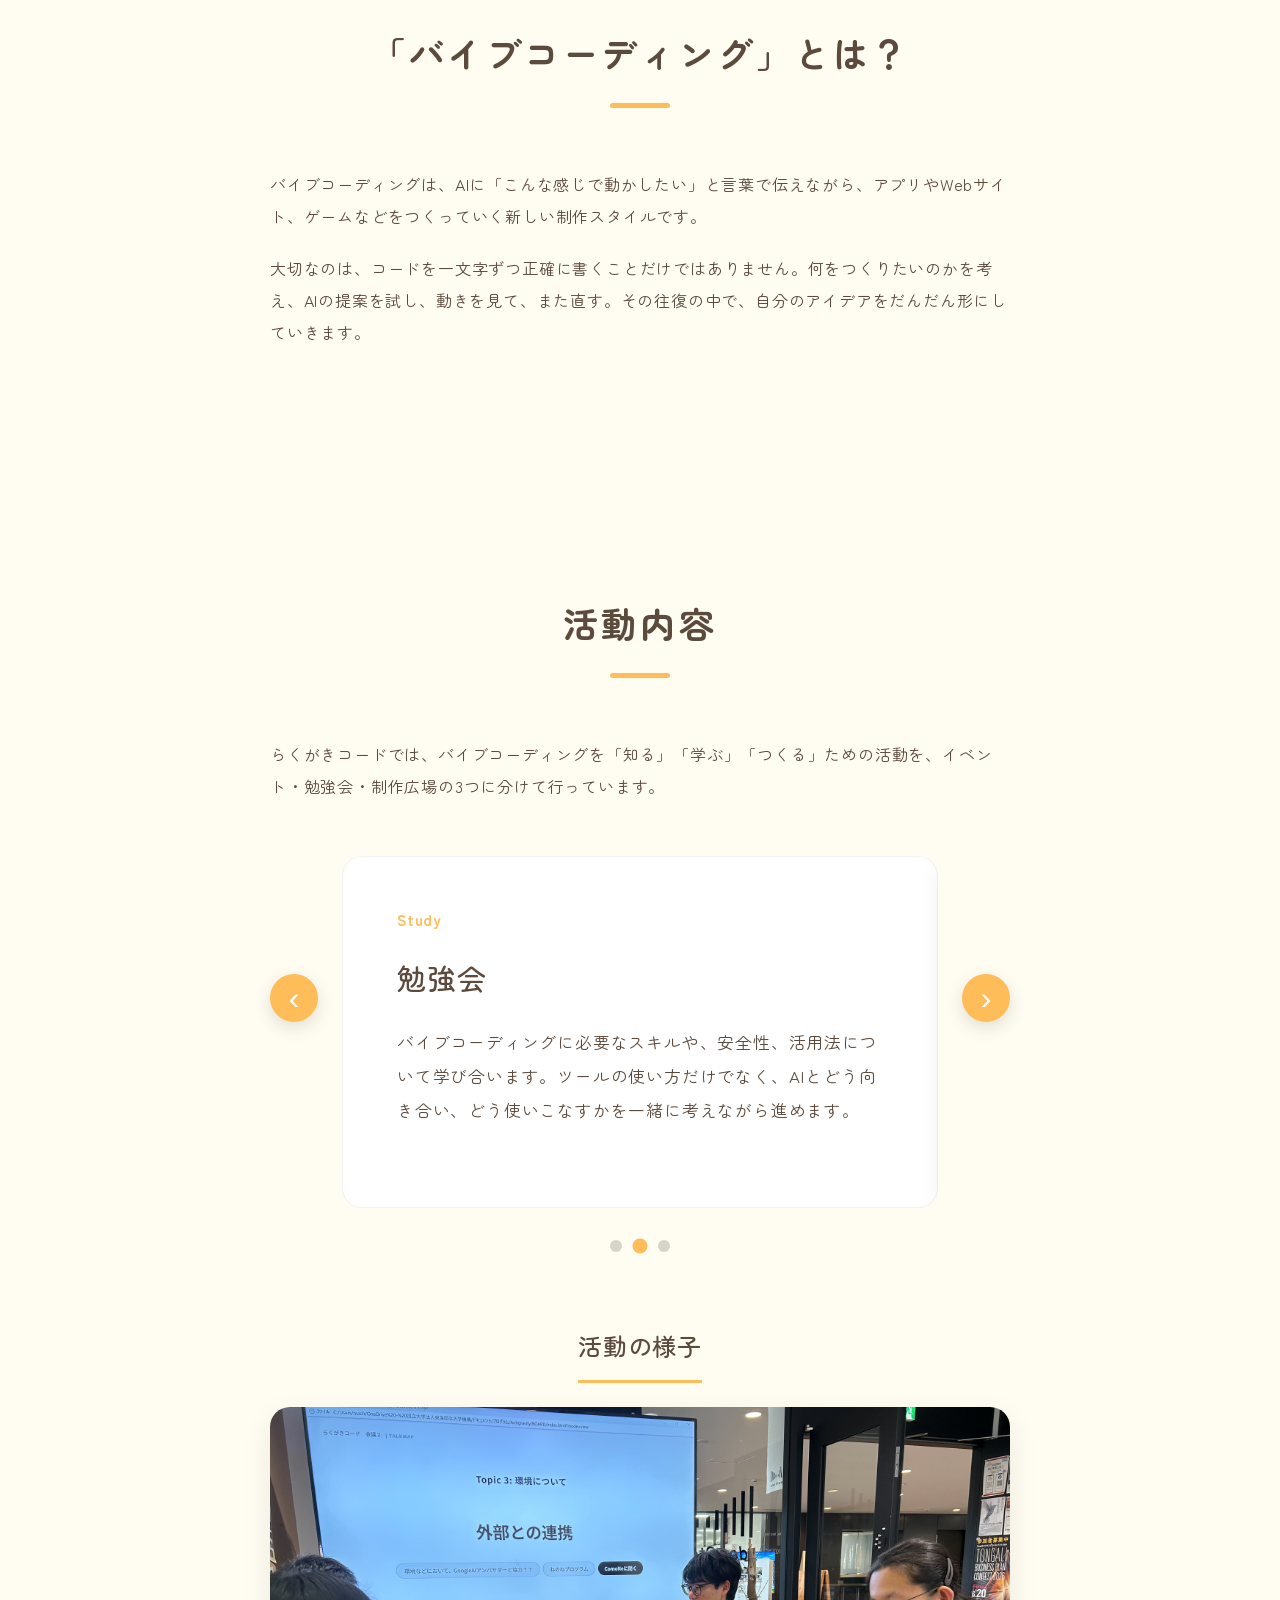
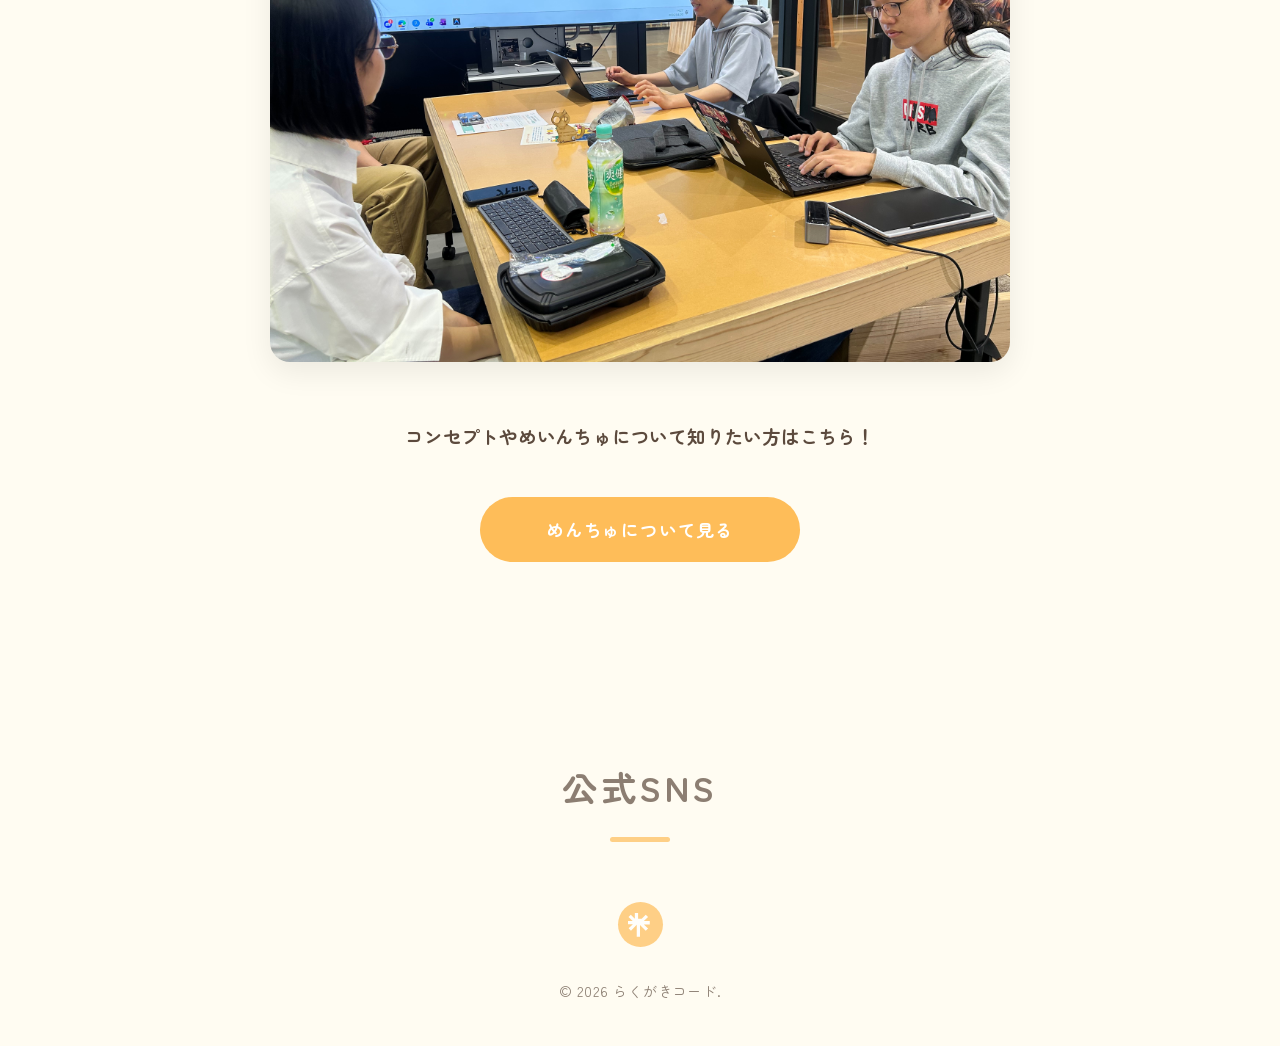
==== commit 0544cba0: "ページ分割" ====
--- a/index.html
+++ b/index.html
@@ -37,6 +37,10 @@
             <span></span>
             <span></span>
         </div>
+        <nav class="nav" id="nav-menu">
+            <a href="menchu/">めんちゅについて</a>
+            <a href="event/">イベント</a>
+        </nav>
         <div class="header-wave">
             <svg class="header-waves" xmlns="http://www.w3.org/2000/svg" xmlns:xlink="http://www.w3.org/1999/xlink"
                 viewBox="0 24 150 28" preserveAspectRatio="none" shape-rendering="auto">
@@ -79,6 +83,17 @@
         </div>
     </section>
 
+    <section class="event-promo section">
+        <div class="container">
+            <div class="event-promo-box">
+                <p class="event-promo-label">開催予定のイベントはこちら！</p>
+                <h2>らくがきアプリ開発教室</h2>
+                <p>AIと一緒に、アイデアをアプリの形にしてみる体験型ワークショップを開催します。</p>
+                <a href="event/" class="btn">イベント情報を見る</a>
+            </div>
+        </div>
+    </section>
+
     <!-- About Section -->
     <section class="about section" id="about">
         <div class="container">
@@ -109,6 +124,17 @@
                     <h3>学び合う<br><span>Share</span></h3>
                     <p>作品、気づき、失敗談を持ち寄り、「わからない」も「できた」も共有します。</p>
                 </div>
+            </div>
+        </div>
+    </section>
+
+    <!-- Vibe Coding Section -->
+    <section class="vibecoding section" id="vibecoding">
+        <div class="container">
+            <h2 class="section-title">「バイブコーディング」とは？</h2>
+            <div class="text-block">
+                <p>バイブコーディングは、AIに「こんな感じで動かしたい」と言葉で伝えながら、アプリやWebサイト、ゲームなどをつくっていく新しい制作スタイルです。</p>
+                <p>大切なのは、コードを一文字ずつ正確に書くことだけではありません。何をつくりたいのかを考え、AIの提案を試し、動きを見て、また直す。その往復の中で、自分のアイデアをだんだん形にしていきます。</p>
             </div>
         </div>
     </section>
@@ -154,179 +180,10 @@
                 <h3>活動の様子</h3>
                 <img src="images/meeting.jpg" alt="らくがきコードの活動の様子">
             </div>
-        </div>
-    </section>
-
-    <!-- Vibe Coding Section -->
-    <section class="vibecoding section" id="vibecoding">
-        <div class="container">
-            <h2 class="section-title">「バイブコーディング」とは？</h2>
-            <div class="text-block">
-                <p>バイブコーディングは、AIに「こんな感じで動かしたい」と言葉で伝えながら、アプリやWebサイト、ゲームなどをつくっていく新しい制作スタイルです。</p>
-                <p>大切なのは、コードを一文字ずつ正確に書くことだけではありません。何をつくりたいのかを考え、AIの提案を試し、動きを見て、また直す。その往復の中で、自分のアイデアをだんだん形にしていきます。</p>
-            </div>
-        </div>
-    </section>
-
-    <!-- Concept Section -->
-    <section class="concept section" id="concept">
-        <div class="container">
-            <h2 class="section-title">コンセプト</h2>
-
-            <div class="concept-item">
-                <h3>創設のきっかけ</h3>
-                <div class="text-block" id="concept-story">
-                    <h4>1. バイブコーディングの出現</h4>
-                    <p>AIと対話しながら、アプリやWebサイトをつくれる時代がやってきました。これまでなら専門的な知識や長い学習が必要だったプログラミングも、今では「こんなものをつくりたい」と言葉で伝えるところから始められます。</p>
-                    <p>開発にかかる時間は短くなり、文法をすべて覚えていなくても、アイデアを形にしやすくなっています。バイブコーディングは、プログラミングを一部の専門家だけのものではなく、もっと多くの人に開いていく可能性を持っています。</p>
-
-                    <div class="hidden-content" id="concept-more">
-                        <h4>2. 誰もがつくれる可能性</h4>
-                        <p>私たちは、バイブコーディングによって「自分でもつくれるかもしれない」と感じられる人を増やしたいと考えています。プログラミング経験がない人でも、AIと一緒なら、まずは小さな作品をつくってみることができます。</p>
-                        <p>その体験は、ただ技術を学ぶだけではありません。自分のアイデアを表現し、まだ名前のない「つくってみたい」を形にする入口になります。らくがきコードは、その最初の一歩を後押しする場所です。</p>
-
-                        <h4>3. 便利さの裏にある危険性</h4>
-                        <p>一方で、バイブコーディングには危険性もあります。AIがコードを書いてくれるからこそ、仕組みを理解しないまま動くものができてしまうことがあります。</p>
-                        <p>安全性、著作権、情報の扱い、AIの出力の正しさを確認しないまま使ってしまうリスクもあります。また、「AIに任せればいい」という姿勢が強くなりすぎると、自分で考える力や、つくったものを見直す力が弱くなってしまうかもしれません。</p>
-                        <p>だからこそ、バイブコーディングはただ広めるだけではなく、正しい向き合い方と一緒に学ぶ必要があります。</p>
-
-                        <h4>4. 従来の教育の限界</h4>
-                        <p>従来のプログラミング教育は、文法や書き方を順番に学ぶことが中心でした。もちろん、それらは今でも大切です。</p>
-                        <p>しかし、AIと一緒につくる時代には、それだけでは十分ではありません。これからは、AIにどう頼むか、出てきたものをどう確かめるか、どこを自分で判断するかが重要になります。</p>
-                        <p>必要なのは「コードの書き方」だけではなく、AIと協働しながら考え、試し、直していく力です。</p>
-
-                        <h4>5. 新しい学び方をつくるために</h4>
-                        <p>らくがきコードは、AI時代に合った新しいプログラミング教育の形を探っています。まずは手を動かしてつくってみる。できたものを見て、何がよくて、何が危ないのかを問い直す。そして、その気づきを共有しながら、みんなで学びを深めていく。</p>
-                        <p class="highlight">ただAIを使う人を増やすのではなく、AIとともに考え、つくり、学び合える人を増やしたい。らくがきコードは、そのための実験の場です。</p>
-                    </div>
-
-                    <button class="btn-read-more" id="read-more-btn">続きを読む ▼</button>
-                </div>
-            </div>
-
-            <div class="concept-item">
-                <h3>コミュニティのこだわり</h3>
-                <div class="text-block">
-                    <p>「一部の人だけがわかる場所」にはしたくありません。<br>経験やスキルに関係なく、誰でもふらっと参加できて、試したことを持ち寄れる敷居の低さを大切にしています。</p>
-                </div>
-            </div>
-
-            <div class="concept-item">
-                <h3>メンバー構成</h3>
-                <div class="text-block">
-                    <div class="role-list">
-                        <div class="role-item">
-                            <span class="role-badge">めいんちゅ</span>
-                            <span class="role-desc">イベントや勉強会を動かす運営メンバー</span>
-                        </div>
-                        <div class="role-item">
-                            <span class="role-badge">さぶめんちゅ</span>
-                            <span class="role-desc">勉強会に参加したり、運営を覗いたりするメンバー</span>
-                        </div>
-                        <div class="role-item">
-                            <span class="role-badge">さぽんちゅ</span>
-                            <span class="role-desc">活動を温かく見守り、支えてくれるサポーター</span>
-                        </div>
-                    </div>
-                </div>
-            </div>
-
-            <div class="concept-item">
-                <h3>つながるプラットフォーム</h3>
-                <div class="text-block">
-                    <p>公式Discordでは、バイブコーディングの相談、自作した作品の共有、イベントや勉強会の相談まで、気軽にやり取りできます。「見るだけ」からの参加も歓迎です。</p>
-                </div>
-            </div>
-        </div>
-    </section>
-
-    <!-- Members Section -->
-    <section class="members section" id="members">
-        <div class="container">
-            <h2 class="section-title">めいんちゅ（メインメンバー）紹介</h2>
-            <div class="member-list">
-                <!-- メンバー1 -->
-                <div class="member-row fade-target">
-                    <img src="images/yossi.png" alt="ヨッしー" class="member-photo">
-                    <div class="member-info">
-                        <h3 class="member-name">ヨッしー（吉木嵩裕）</h3>
-                        <div class="member-title">
-                            <span class="member-badge">代表（めいんちゅ）</span><br>
-                            名古屋大学　情報学部　人間・社会情報学科　学部2年
-                        </div>
-                        <div class="member-desc">
-                            らくがきコードをつくり、運営しています。<br>特技はおいしそうに食べること。
-                        </div>
-                    </div>
-                </div>
-                <!-- メンバー2 -->
-                <div class="member-row">
-                    <div class="member-photo"
-                        style="background-image: url('images/pakino.png'); background-size: 140%; background-position: center 20%; background-repeat: no-repeat;"
-                        role="img" aria-label="パキノ"></div>
-                    <div class="member-info">
-                        <h3 class="member-name">パキノ（萩野基）</h3>
-                        <div class="member-title">
-                            <span class="member-badge">めいんちゅ</span><br>
-                            名古屋大学　情報学部　人間・社会情報学科　学部2年
-                        </div>
-                        <div class="member-desc">
-                            AIを用いながら、人ならではの良さを模索中。<br>いつもヘッドフォンで音楽聞いてる。
-                        </div>
-                    </div>
-                </div>
-                <!-- メンバー3 -->
-                <div class="member-row">
-                    <img src="images/mittsu.png" alt="みっつ" class="member-photo">
-                    <div class="member-info">
-                        <h3 class="member-name">みっつ（三津知暁）</h3>
-                        <div class="member-title">
-                            <span class="member-badge">めいんちゅ</span><br>
-                            名古屋大学　経済学部　学部2年
-                        </div>
-                        <div class="member-desc">
-                            生成AIを用いた色々な取組を支援しています。<br>趣味は旅行、月に一回は県外に行くようにしています。
-                        </div>
-                    </div>
-                </div>
-                <!-- メンバー4 -->
-                <div class="member-row">
-                    <img src="images/habachan.png" alt="はばちゃん" class="member-photo">
-                    <div class="member-info">
-                        <h3 class="member-name">はばちゃん（幅菜摘）</h3>
-                        <div class="member-title">
-                            <span class="member-badge">めいんちゅ</span><br>
-                            名古屋大学　情報学部　人間・社会情報学科　学部2年
-                        </div>
-                        <div class="member-desc">
-                            IdeaStoaという場所で、学生の"やってみたい"をお手伝いしています。<br>ゆるーく議論するのが好きです。
-                        </div>
-                    </div>
-                </div>
-            </div>
-        </div>
-    </section>
-
-    <!-- Join Section -->
-    <section class="join section" id="join">
-        <div class="container">
-            <h2 class="section-title">めんちゅないず（メンバーになる）</h2>
-            <div class="text-block center-text">
-                <p>あなたも、らくがきコードの仲間（めんちゅ）になりませんか？<br>AIで何かをつくってみたい、誰かの試行錯誤を見てみたい。そんな小さな興味から参加できます。</p>
-                <a href="https://forms.gle/ABpbisV6w1tom6k57" target="_blank" rel="noopener noreferrer" class="btn">メンバー登録フォームへ進む</a>
-            </div>
-        </div>
-    </section>
-
-    <!-- Community Section -->
-    <section class="community section" id="community">
-        <div class="container">
-            <h2 class="section-title">コミュニティ</h2>
-            <div class="text-block center-text">
-                <h3>IdeaStoa「実験」プロジェクトに参画中！</h3>
-                <p>名古屋大学 IdeaStoaの「実験」プロジェクトに参加しています。</p>
-                <a href="https://ideastoa.aip.nagoya-u.ac.jp/jikken/project/project-6292/" target="_blank"
-                    class="btn">プロジェクト詳細をチェックする</a>
+
+            <div class="event-link-box">
+                <p>コンセプトやめいんちゅについて知りたい方はこちら！</p>
+                <a href="menchu/" class="btn">めんちゅについて見る</a>
             </div>
         </div>
     </section>
--- a/style.css
+++ b/style.css
@@ -68,7 +68,7 @@
 }
 
 #about {
-    padding-top: 450px; /* 波が遅れて降りてきても被らないよう余裕を持たせる（JS側で最大350pxに制限するため絶対に被りません） */
+    padding-top: 100px;
 }
 
 #about-title {
@@ -227,6 +227,7 @@
 .nav {
     display: flex;
     gap: 30px;
+    margin-right: 28px;
 }
 
 .nav a {
@@ -597,11 +598,59 @@
     box-shadow: 0 10px 30px rgba(0,0,0,0.08);
 }
 
+.event-link-box {
+    margin-top: 56px;
+    text-align: center;
+}
+
+.event-link-box p {
+    margin-bottom: 22px;
+    color: var(--text-dark);
+    font-size: 1.15rem;
+    font-weight: 700;
+}
+
+.event-promo {
+    padding-top: 450px;
+    padding-bottom: 10px;
+}
+
+.event-promo-box {
+    padding: 44px 34px;
+    border: 1px solid rgba(0,0,0,0.05);
+    border-radius: 20px;
+    background: rgba(255, 255, 255, 0.86);
+    box-shadow: 0 8px 26px rgba(0,0,0,0.06);
+    text-align: center;
+}
+
+.event-promo-label {
+    display: inline-block;
+    margin-bottom: 16px;
+    color: #e59d29;
+    font-size: 1.08rem;
+    font-weight: 700;
+}
+
+.event-promo-box h2 {
+    margin-bottom: 18px;
+    color: var(--text-dark);
+    font-size: clamp(1.8rem, 4vw, 2.6rem);
+    font-weight: 700;
+    line-height: 1.45;
+}
+
+.event-promo-box p:not(.event-promo-label) {
+    margin-bottom: 28px;
+    color: var(--text-dark);
+    font-size: 1.05rem;
+}
+
 .axis-diagram {
     position: relative;
     max-width: 920px;
     min-height: 520px;
-    margin: 40px auto 0;
+    margin: 76px auto 0;
 }
 
 .axis-shape {
@@ -913,6 +962,7 @@
 
     .hamburger {
         display: flex;
+        margin-right: 12px;
     }
 
     .nav {
@@ -943,7 +993,12 @@
     }
 
     #about {
-        padding-top: 250px; /* スマホでは波の移動量が少ないため余白も縮小 */
+        padding-top: 60px;
+    }
+
+    .event-promo {
+        padding-top: 250px;
+        padding-bottom: 20px;
     }
 
     .section-title {
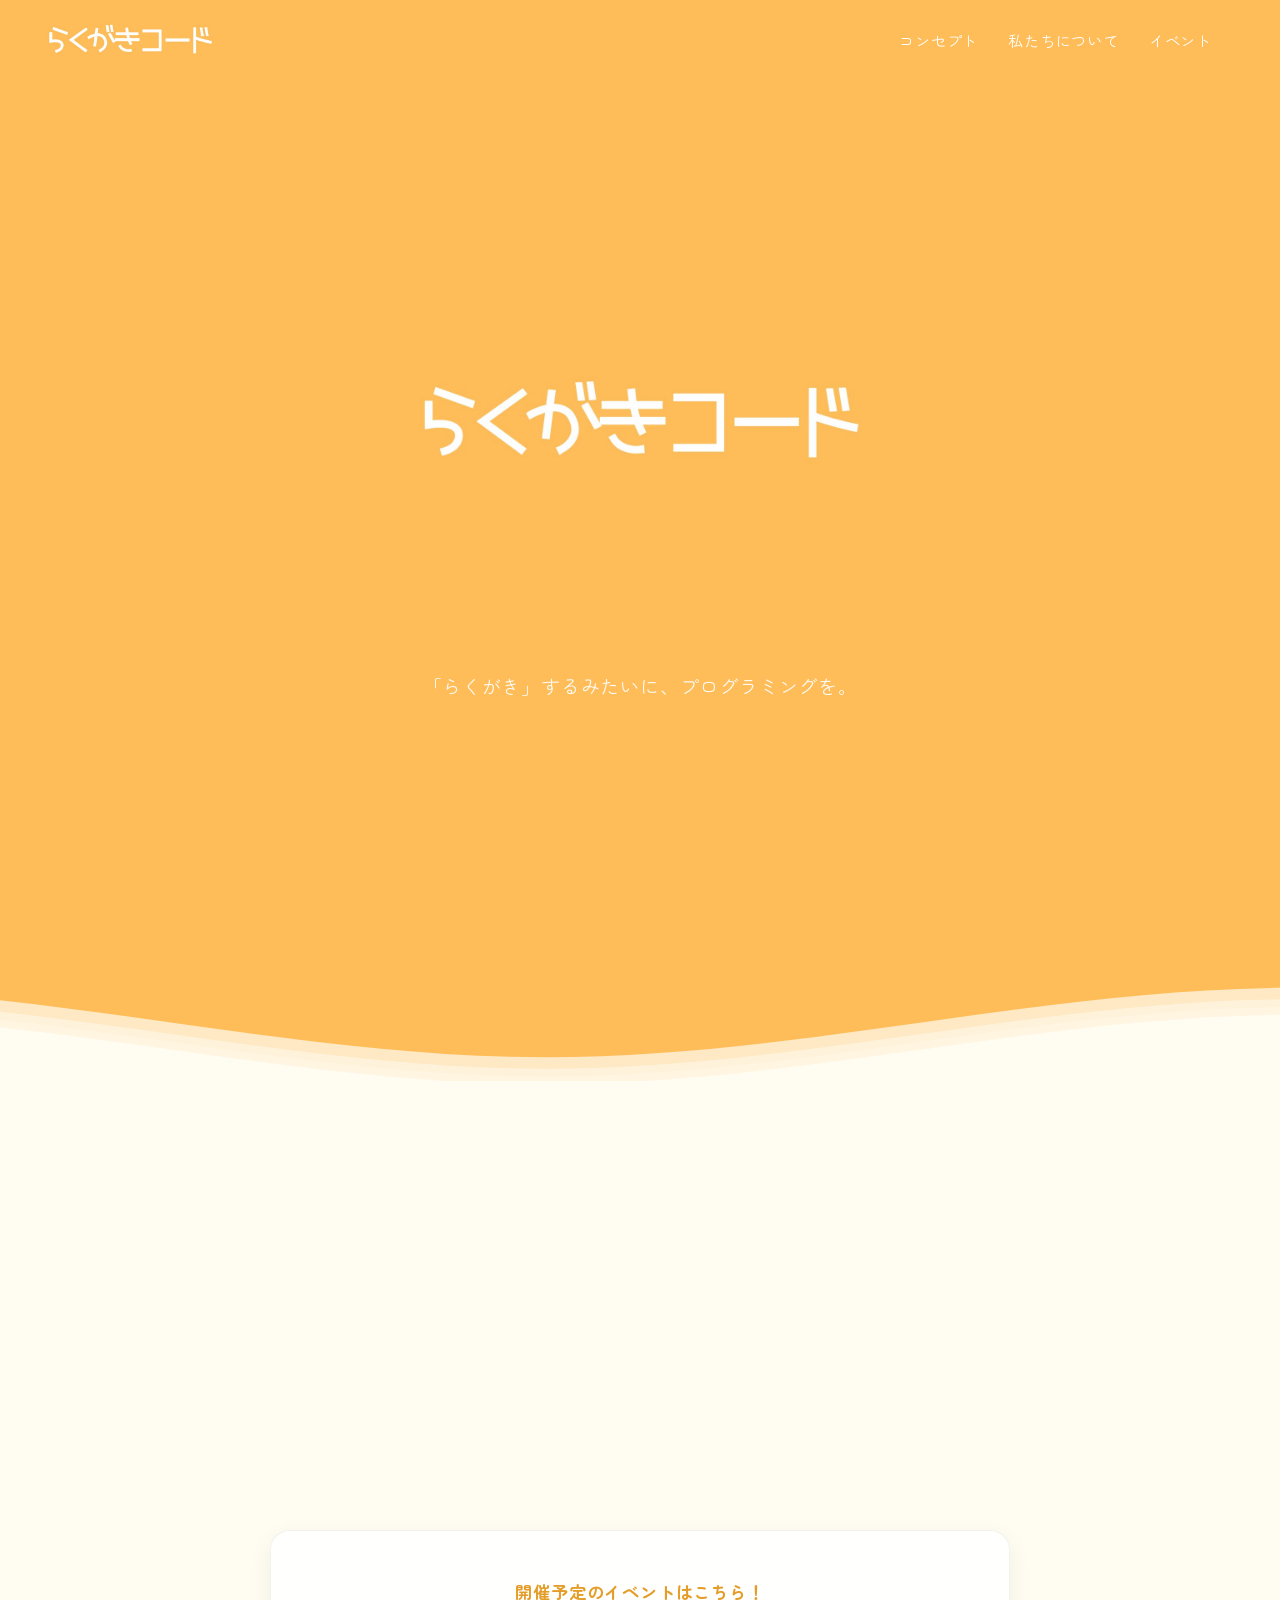
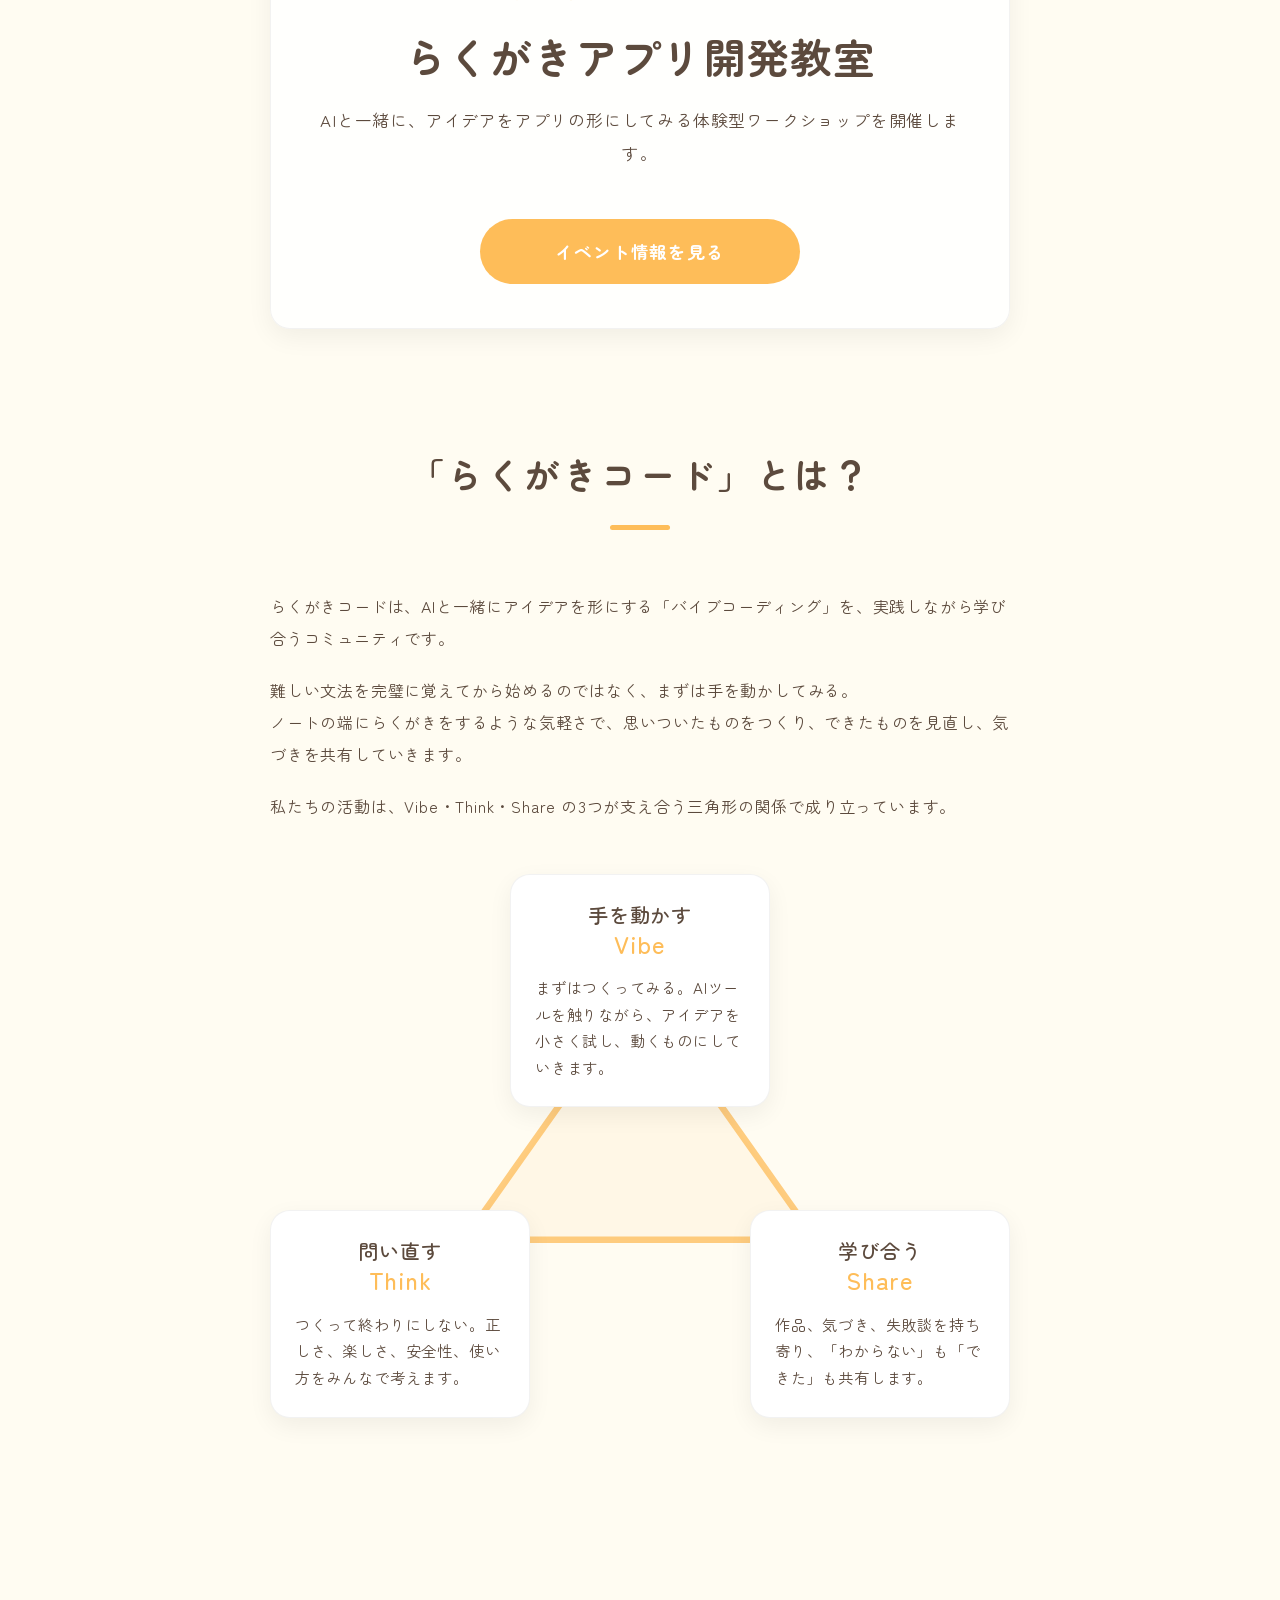
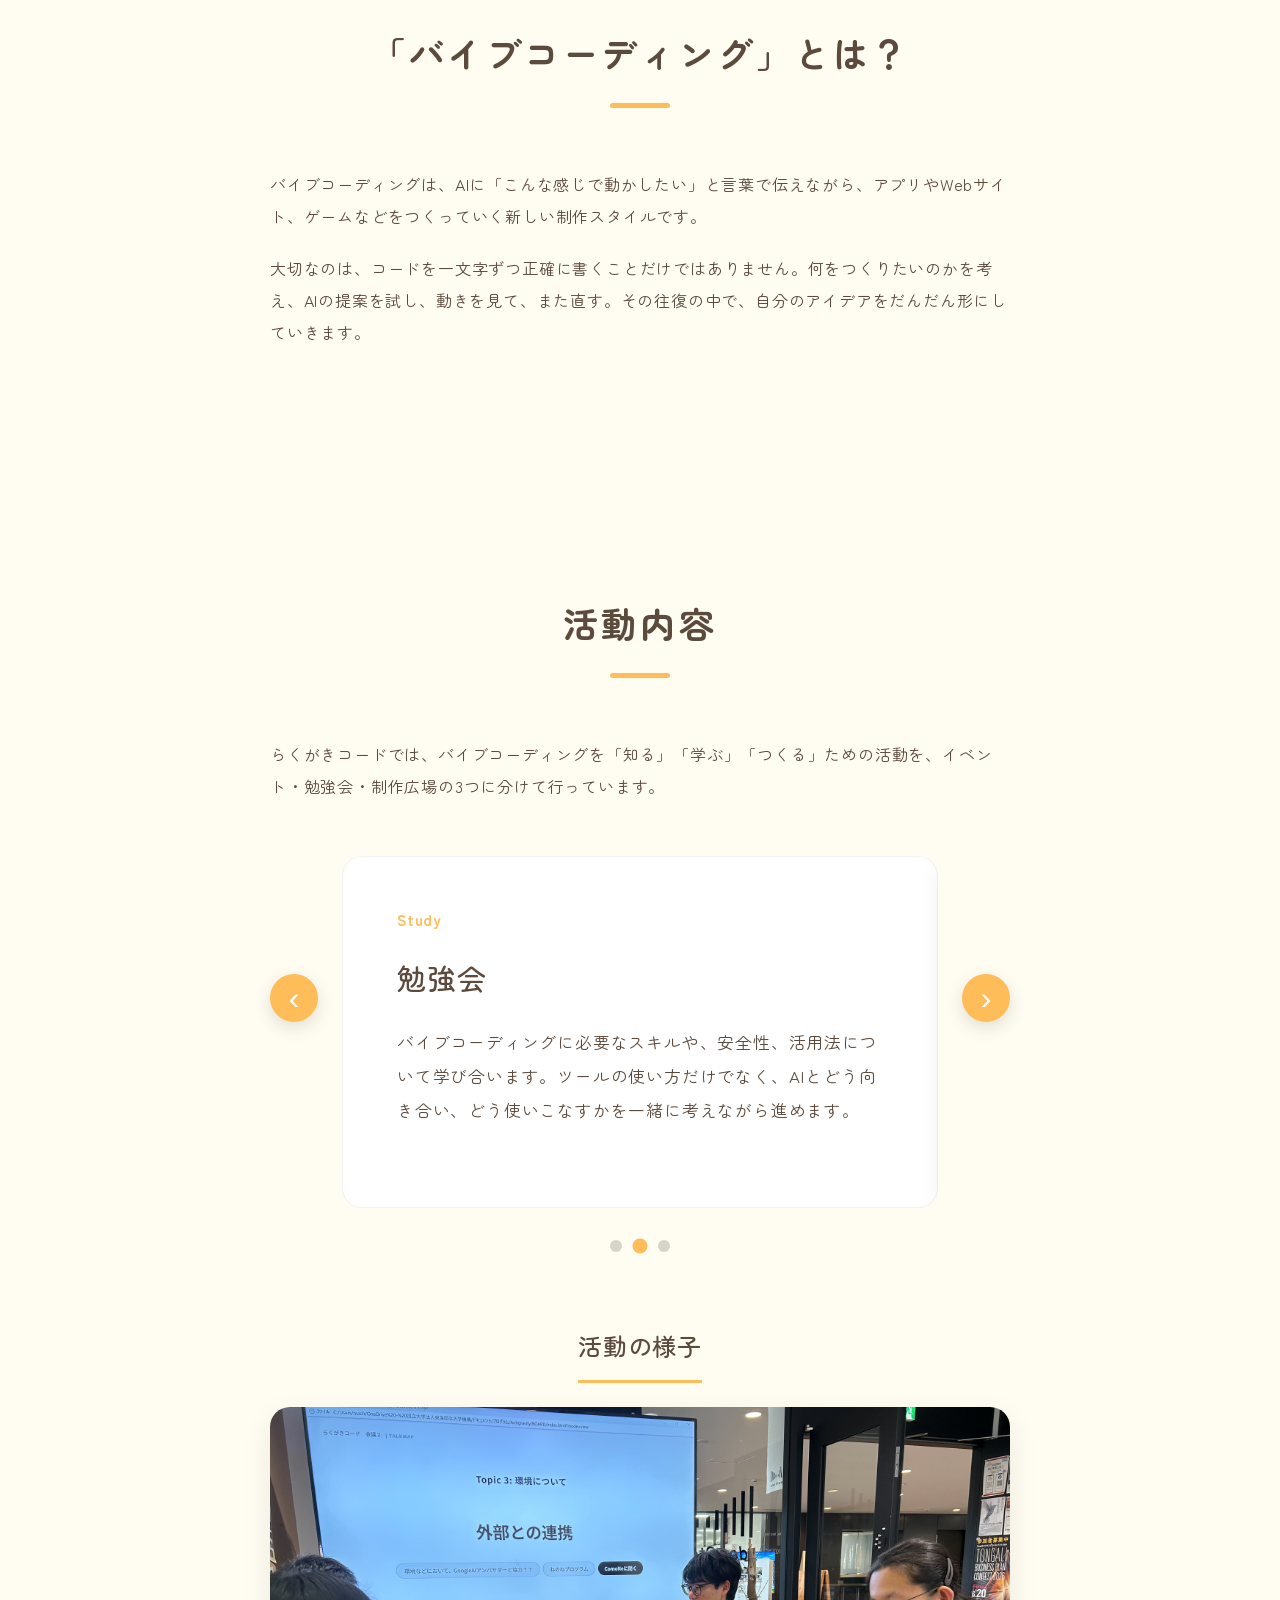
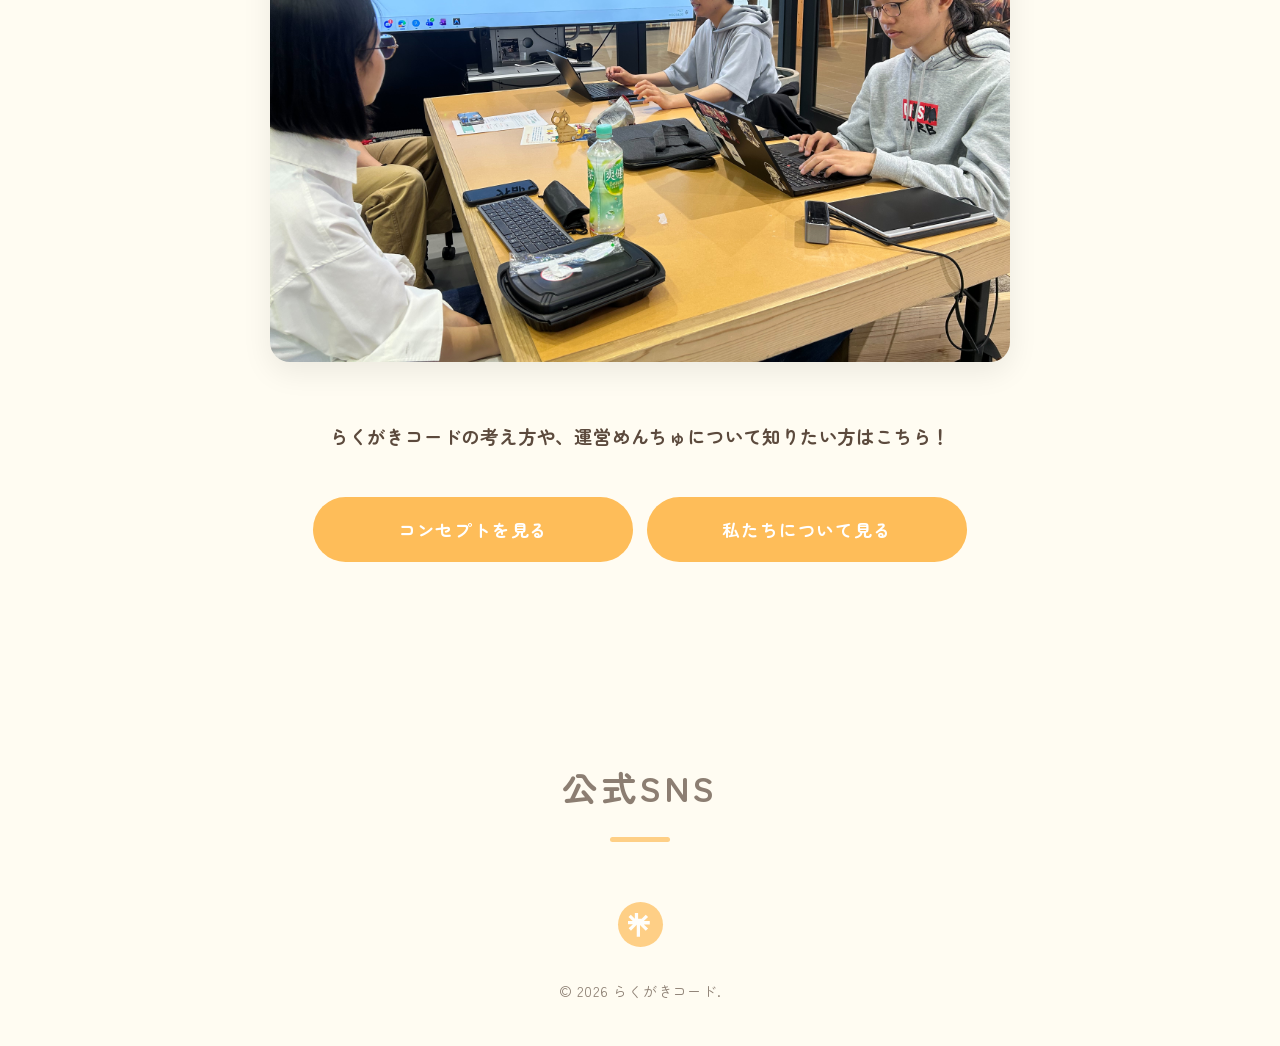
==== commit d0d8243a: "concept分離" ====
--- a/index.html
+++ b/index.html
@@ -38,7 +38,8 @@
             <span></span>
         </div>
         <nav class="nav" id="nav-menu">
-            <a href="menchu/">めんちゅについて</a>
+            <a href="concept/">コンセプト</a>
+            <a href="menchu/">私たちについて</a>
             <a href="event/">イベント</a>
         </nav>
         <div class="header-wave">
@@ -182,8 +183,11 @@
             </div>
 
             <div class="event-link-box">
-                <p>コンセプトやめいんちゅについて知りたい方はこちら！</p>
-                <a href="menchu/" class="btn">めんちゅについて見る</a>
+                <p>らくがきコードの考え方や、運営めんちゅについて知りたい方はこちら！</p>
+                <div class="event-link-actions">
+                    <a href="concept/" class="btn">コンセプトを見る</a>
+                    <a href="menchu/" class="btn">私たちについて見る</a>
+                </div>
             </div>
         </div>
     </section>
--- a/style.css
+++ b/style.css
@@ -610,6 +610,13 @@
     font-weight: 700;
 }
 
+.event-link-actions {
+    display: flex;
+    flex-wrap: wrap;
+    justify-content: center;
+    gap: 14px;
+}
+
 .event-promo {
     padding-top: 450px;
     padding-bottom: 10px;
@@ -1091,6 +1098,10 @@
         width: 100%;
         padding: 15px 20px;
     }
+
+    .event-link-actions {
+        flex-direction: column;
+    }
 }
 
 /* Scroll Fade-in Animation */
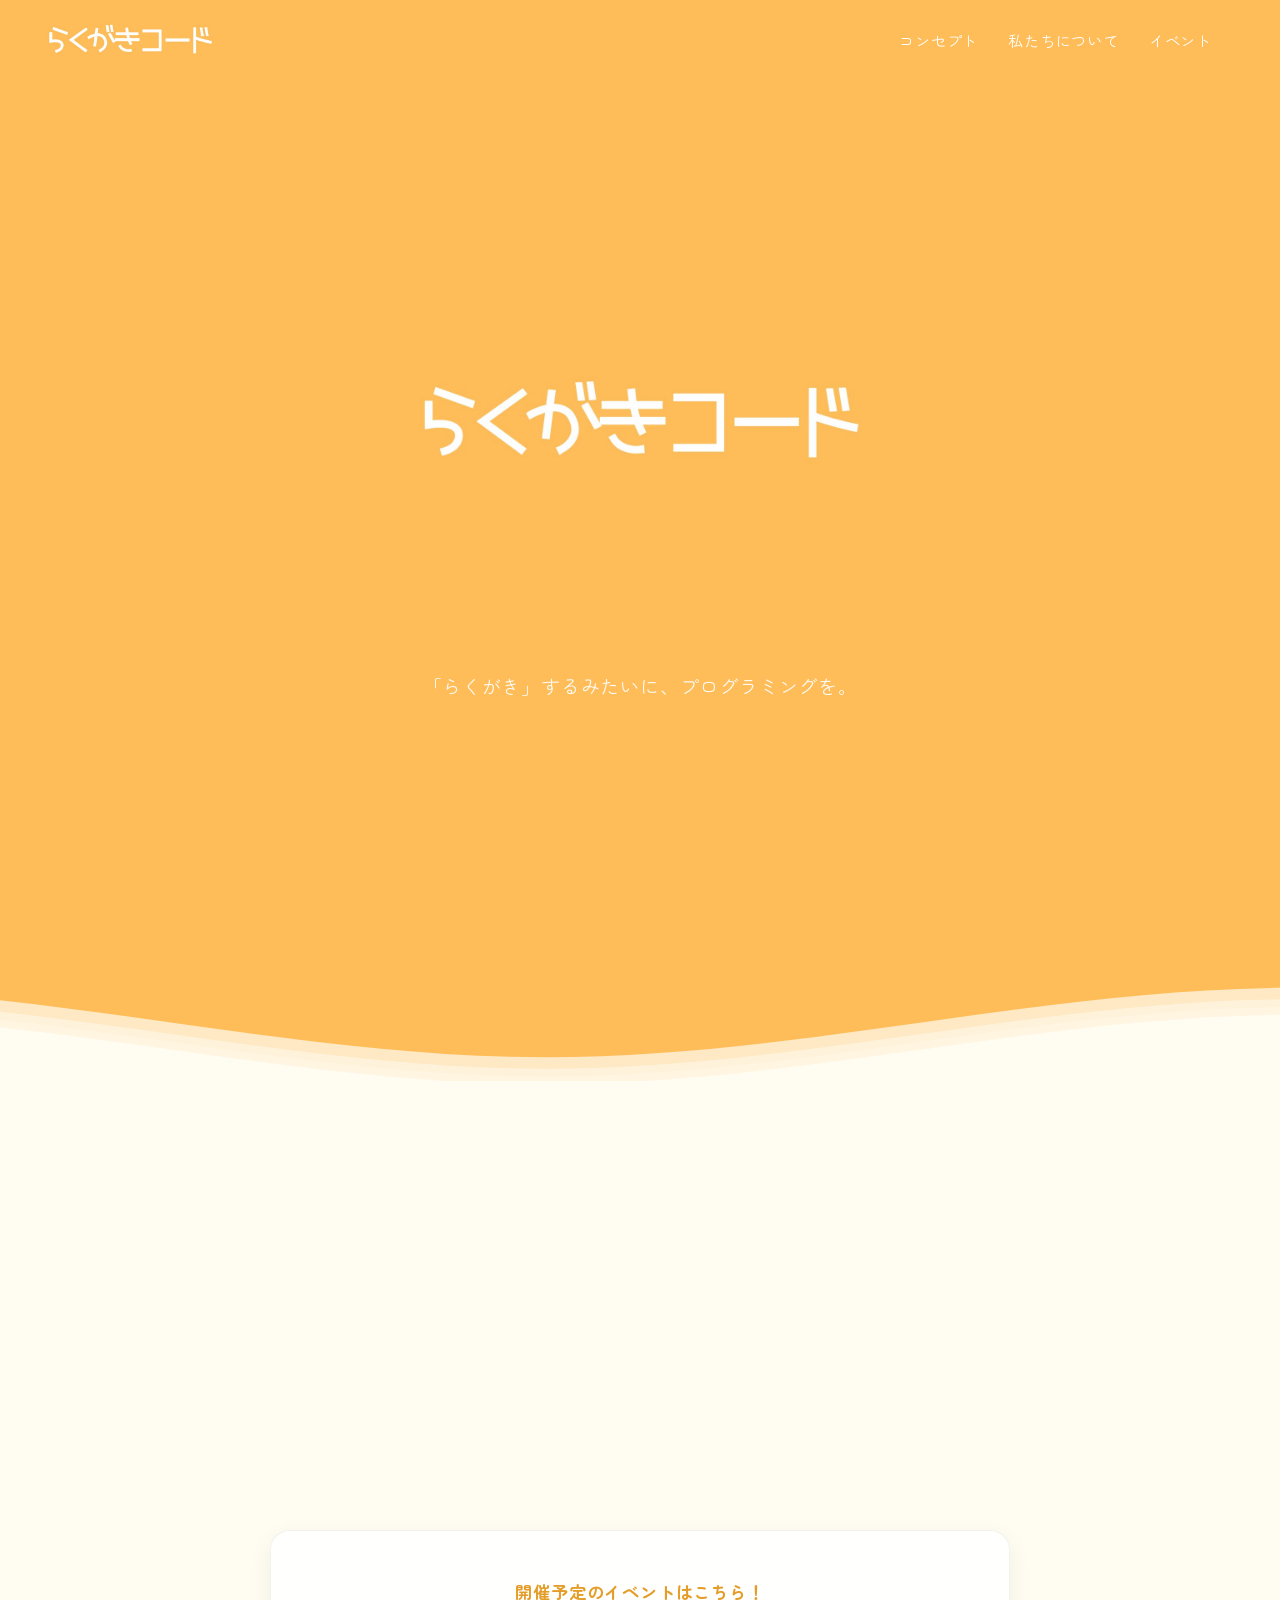
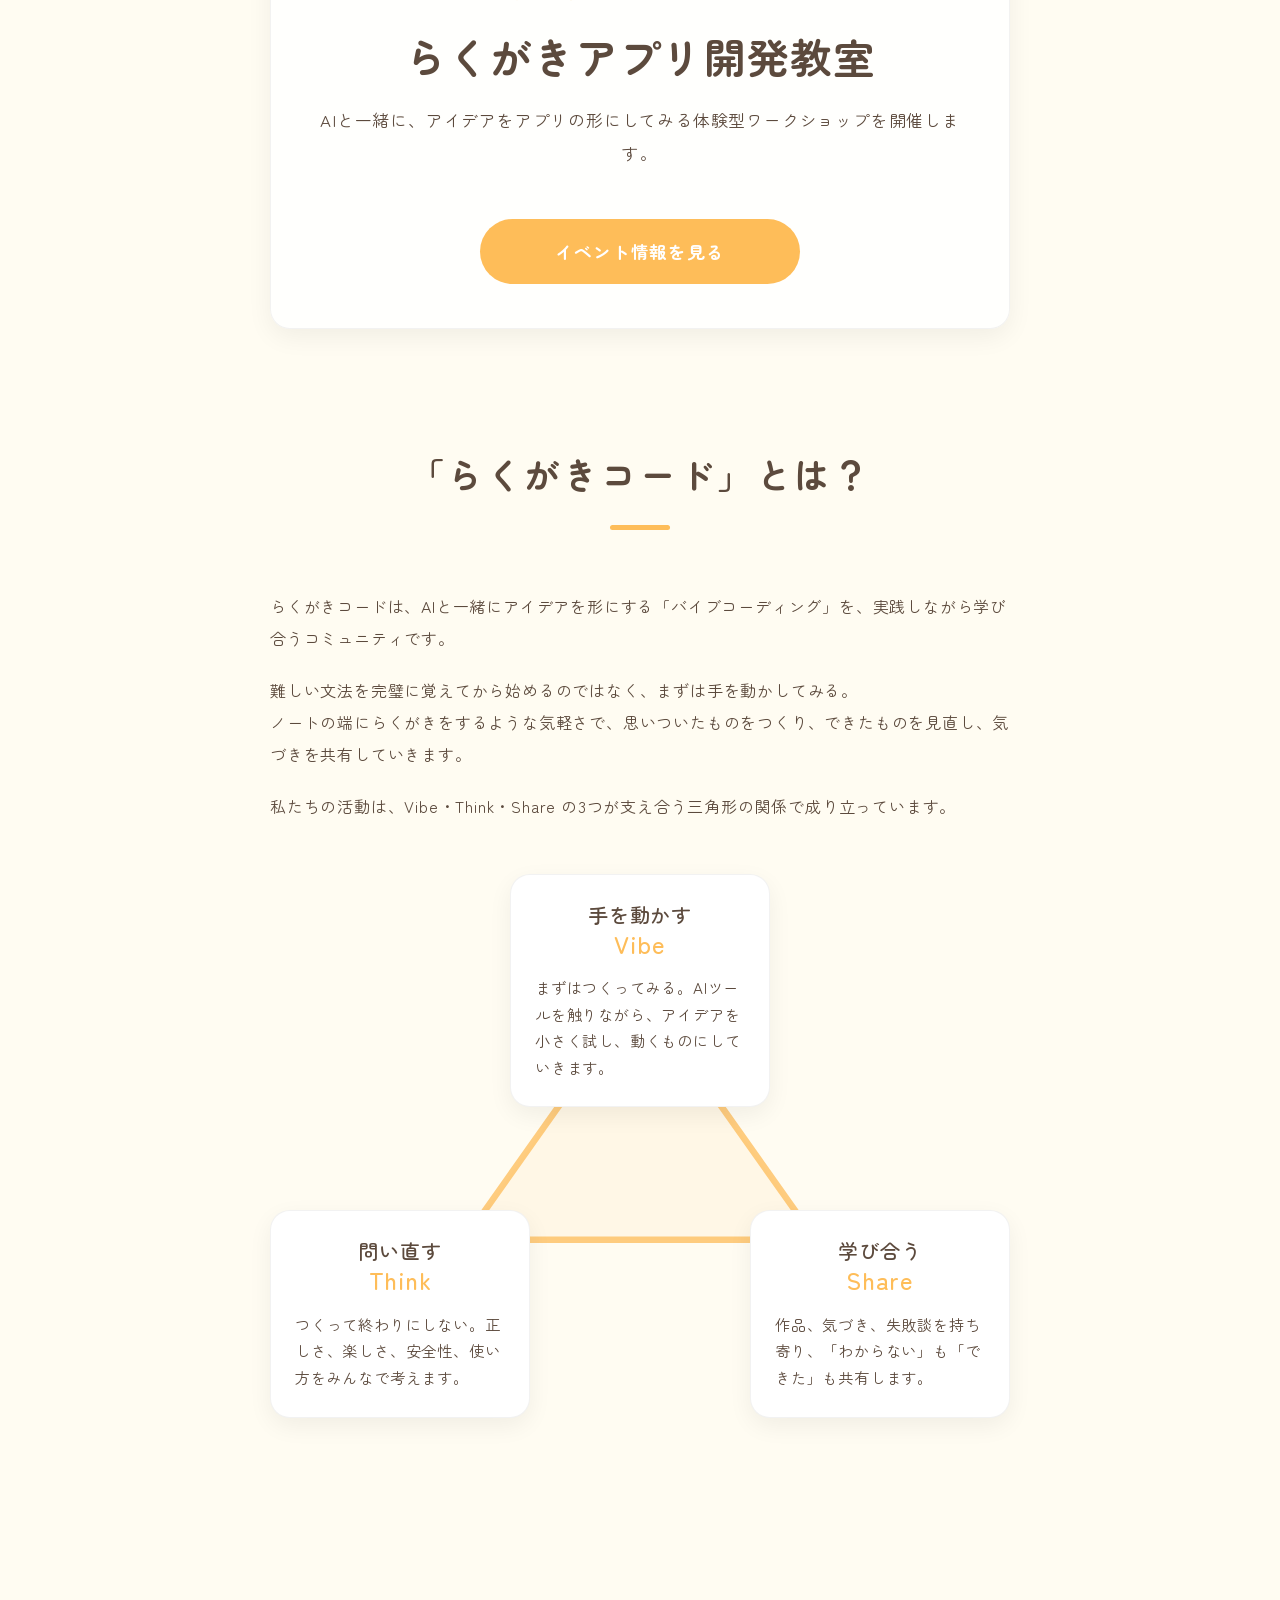
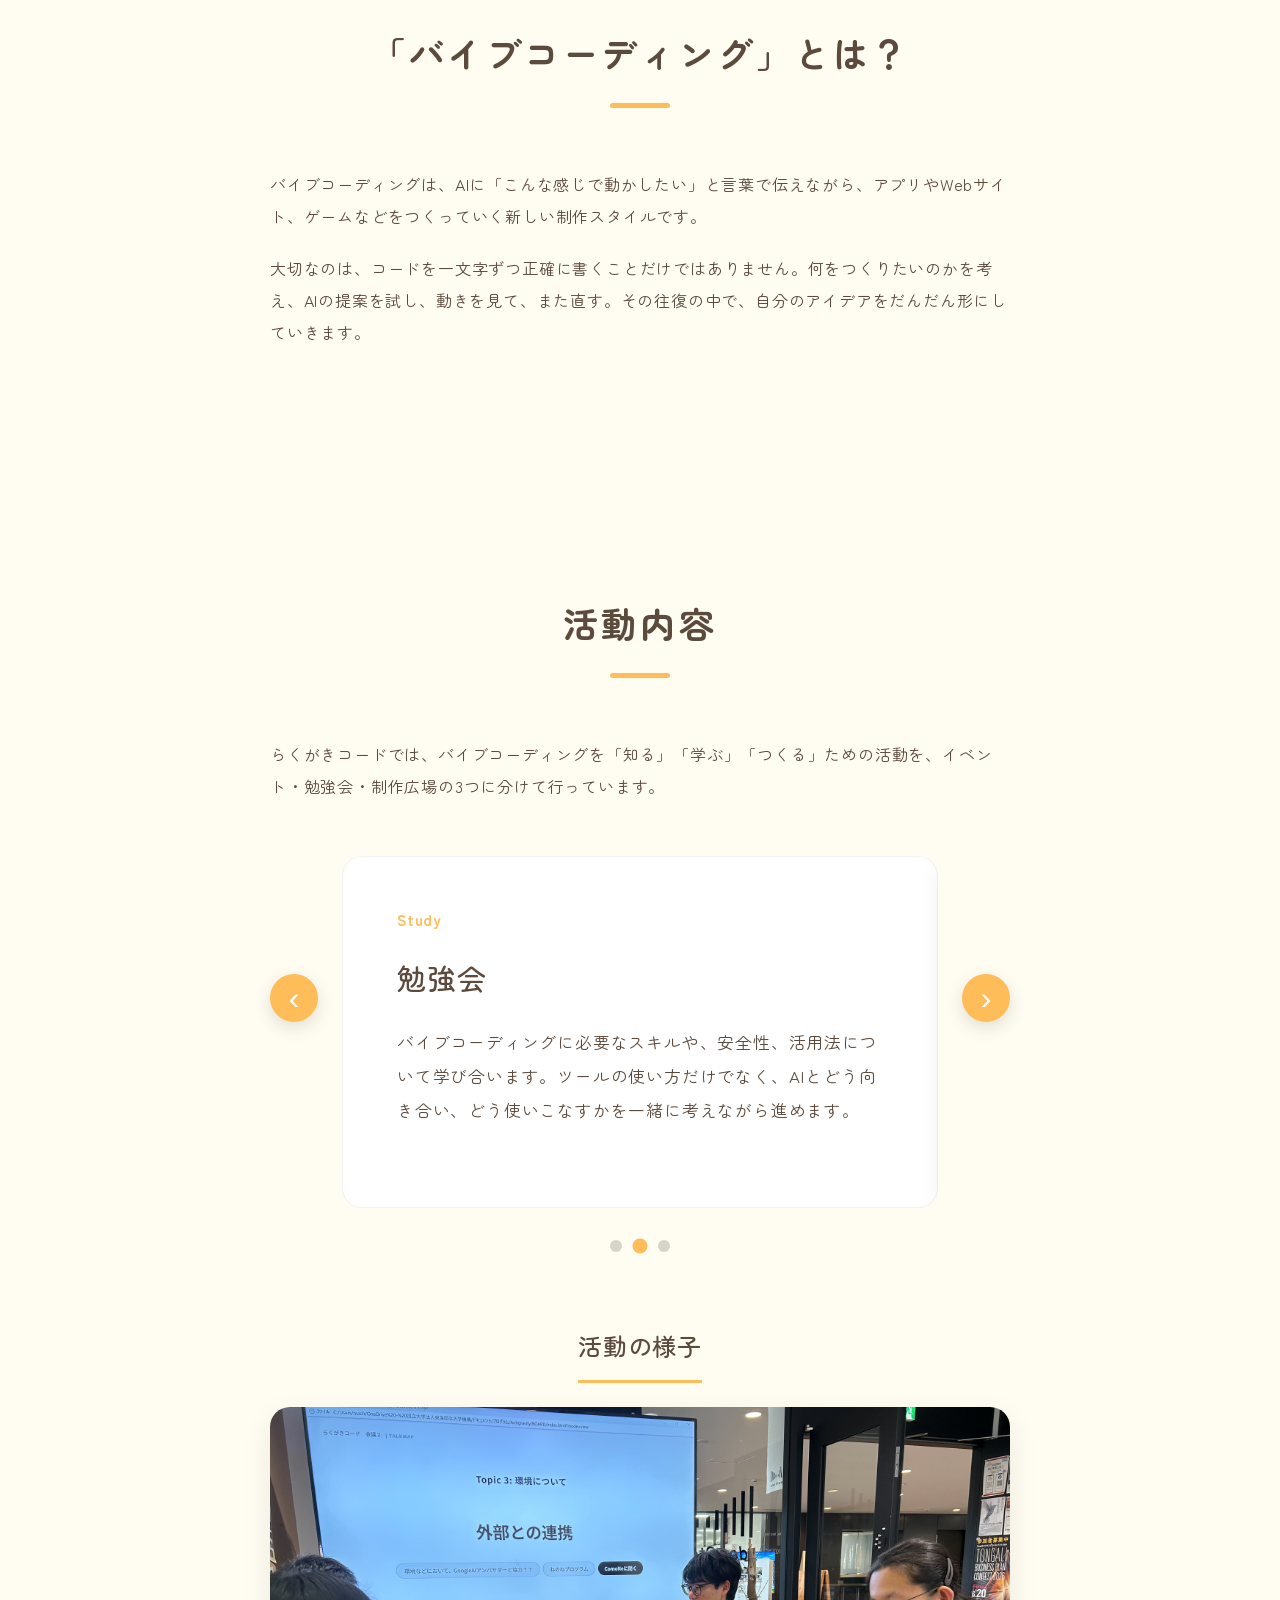
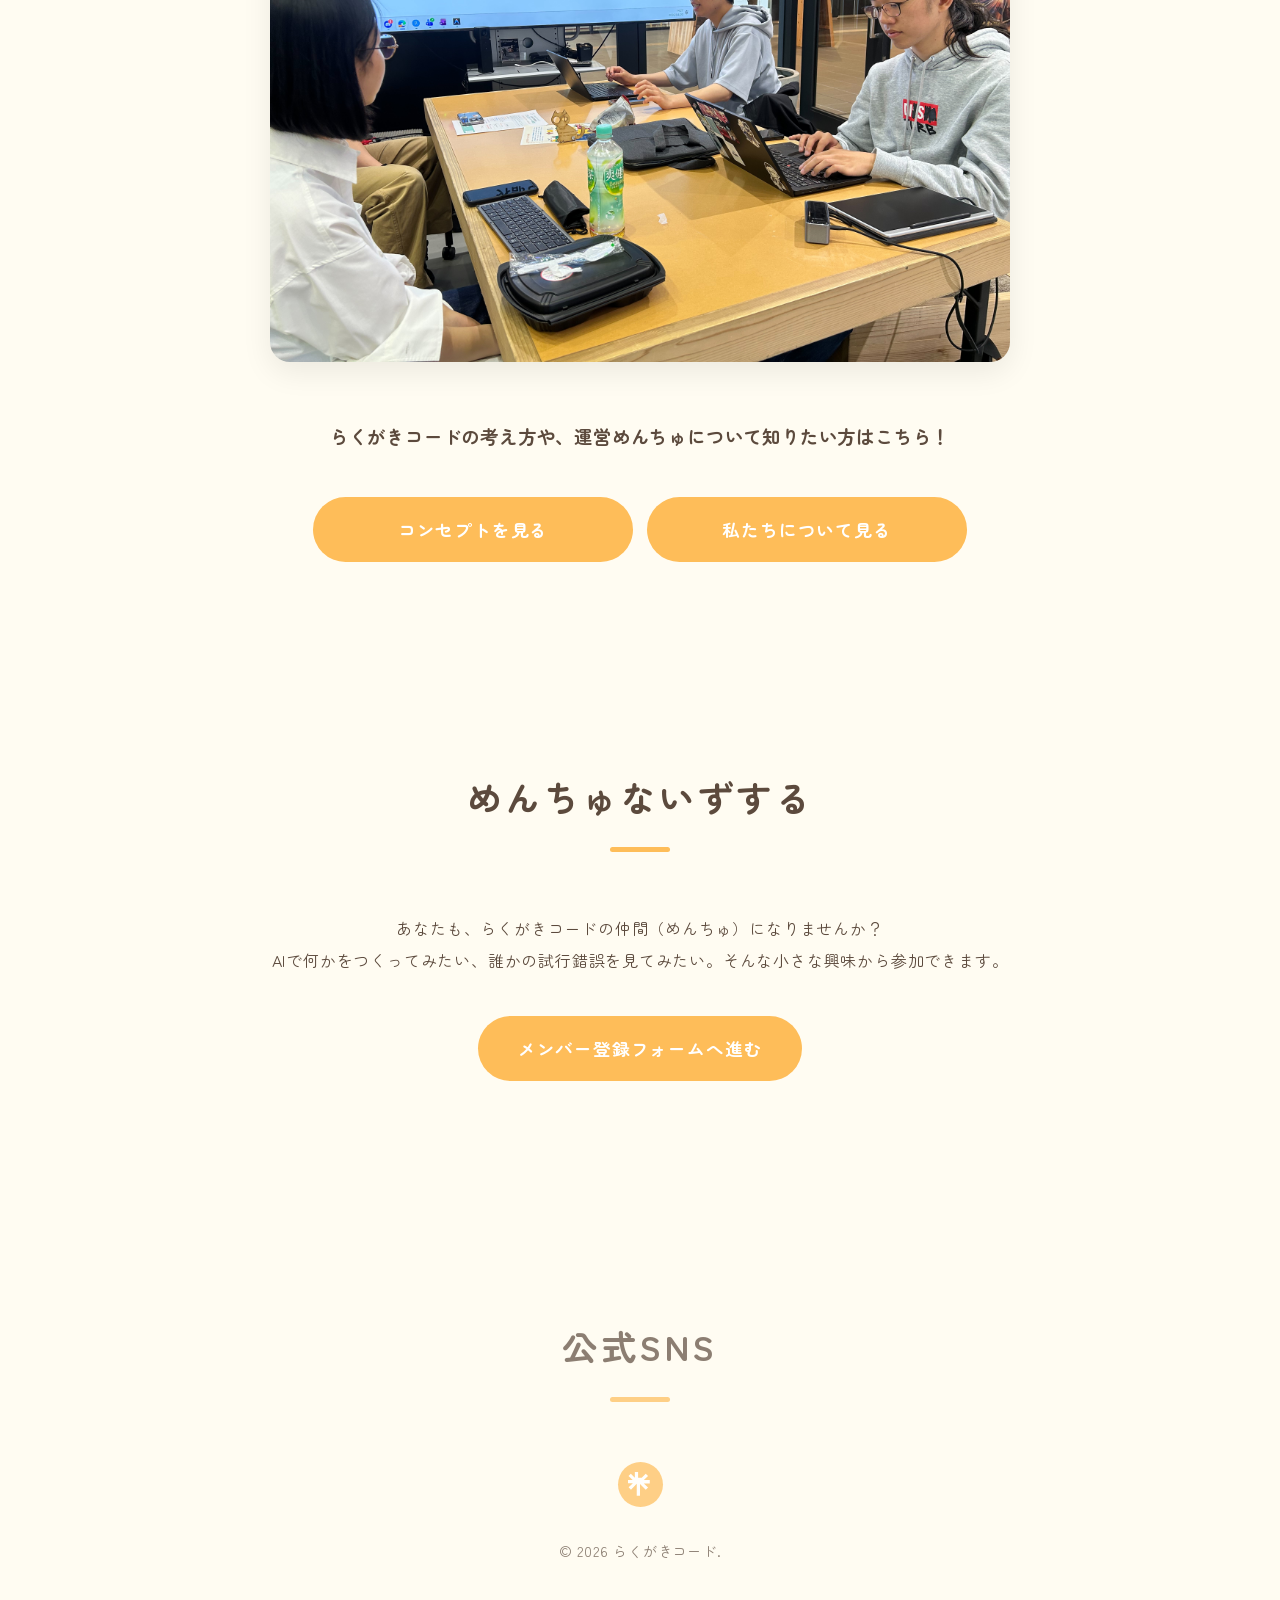
==== commit 6211c4a1: "調整" ====
--- a/index.html
+++ b/index.html
@@ -192,6 +192,16 @@
         </div>
     </section>
 
+    <section class="join section" id="join">
+        <div class="container">
+            <h2 class="section-title">めんちゅないずする</h2>
+            <div class="text-block center-text">
+                <p>あなたも、らくがきコードの仲間（めんちゅ）になりませんか？<br>AIで何かをつくってみたい、誰かの試行錯誤を見てみたい。そんな小さな興味から参加できます。</p>
+                <a href="https://forms.gle/ABpbisV6w1tom6k57" target="_blank" rel="noopener noreferrer" class="btn">メンバー登録フォームへ進む</a>
+            </div>
+        </div>
+    </section>
+
     <!-- Footer -->
     <footer class="footer">
         <h2 class="section-title">公式SNS</h2>
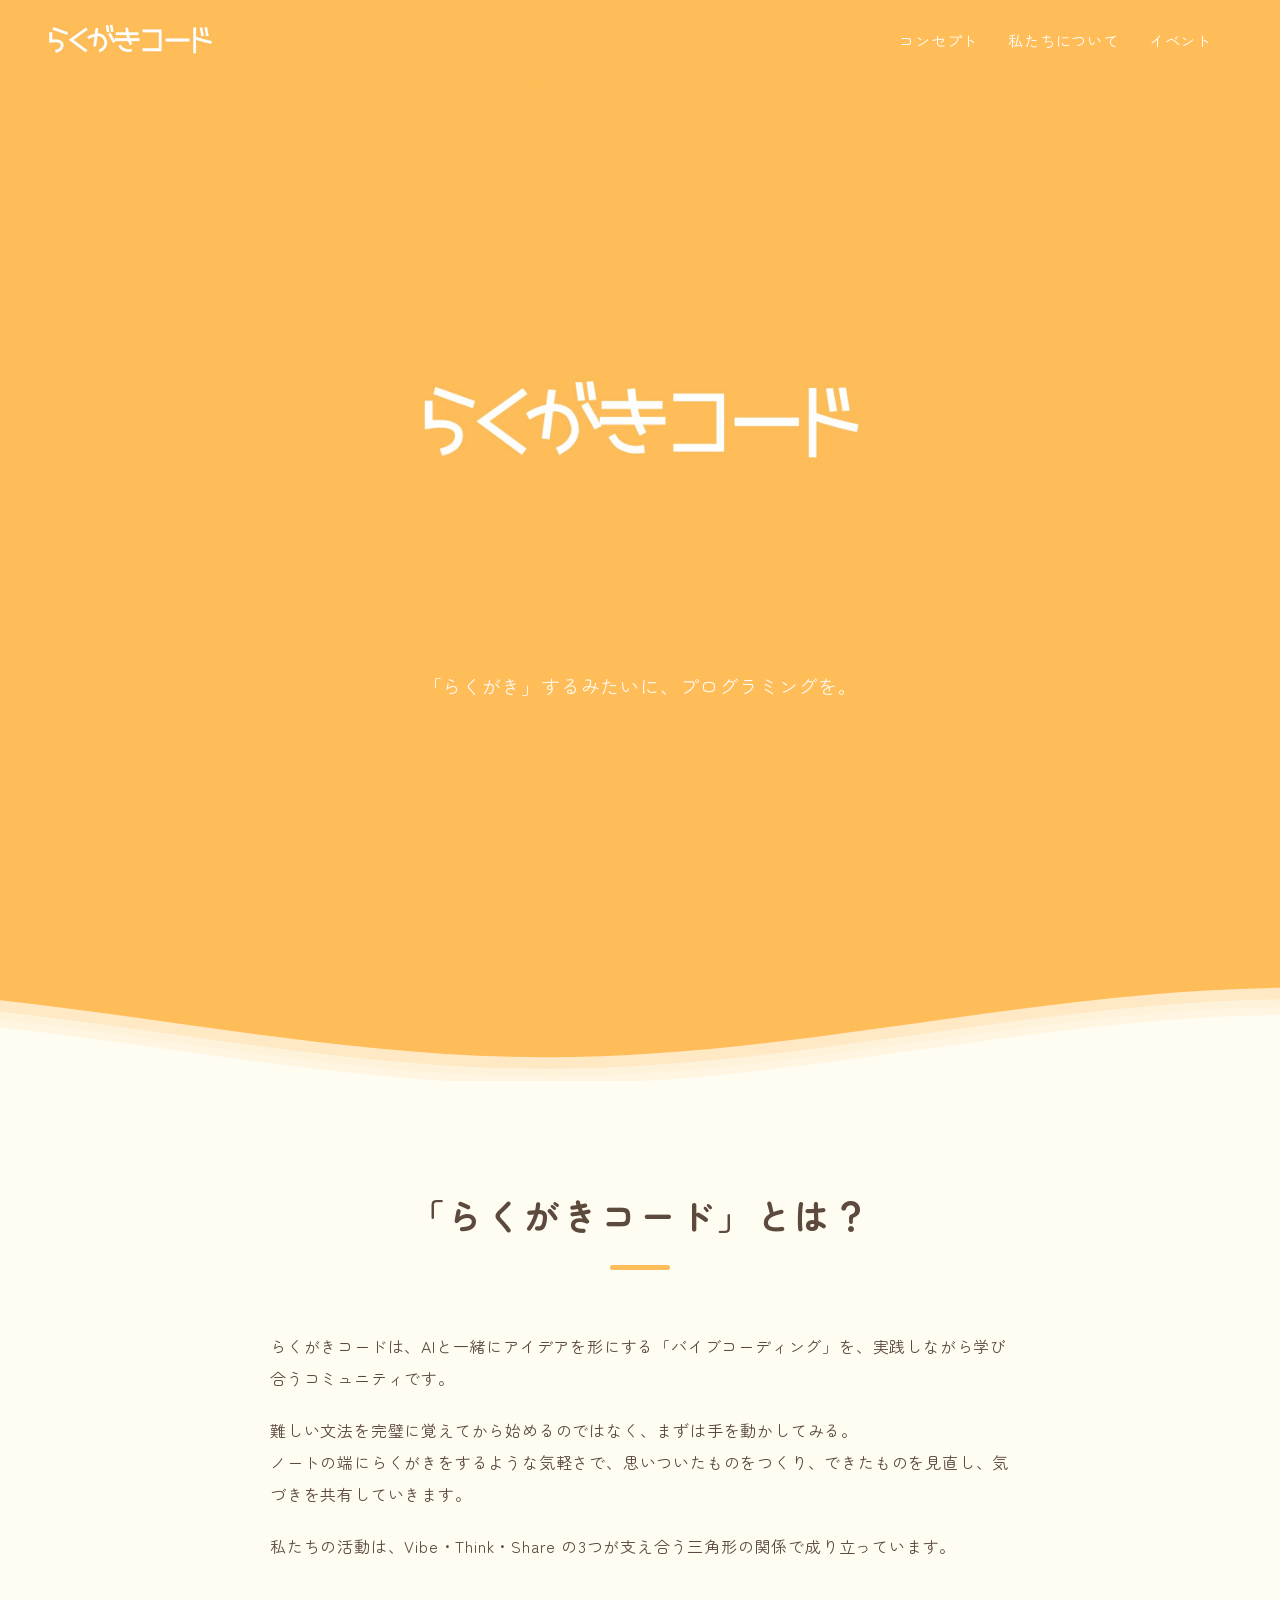
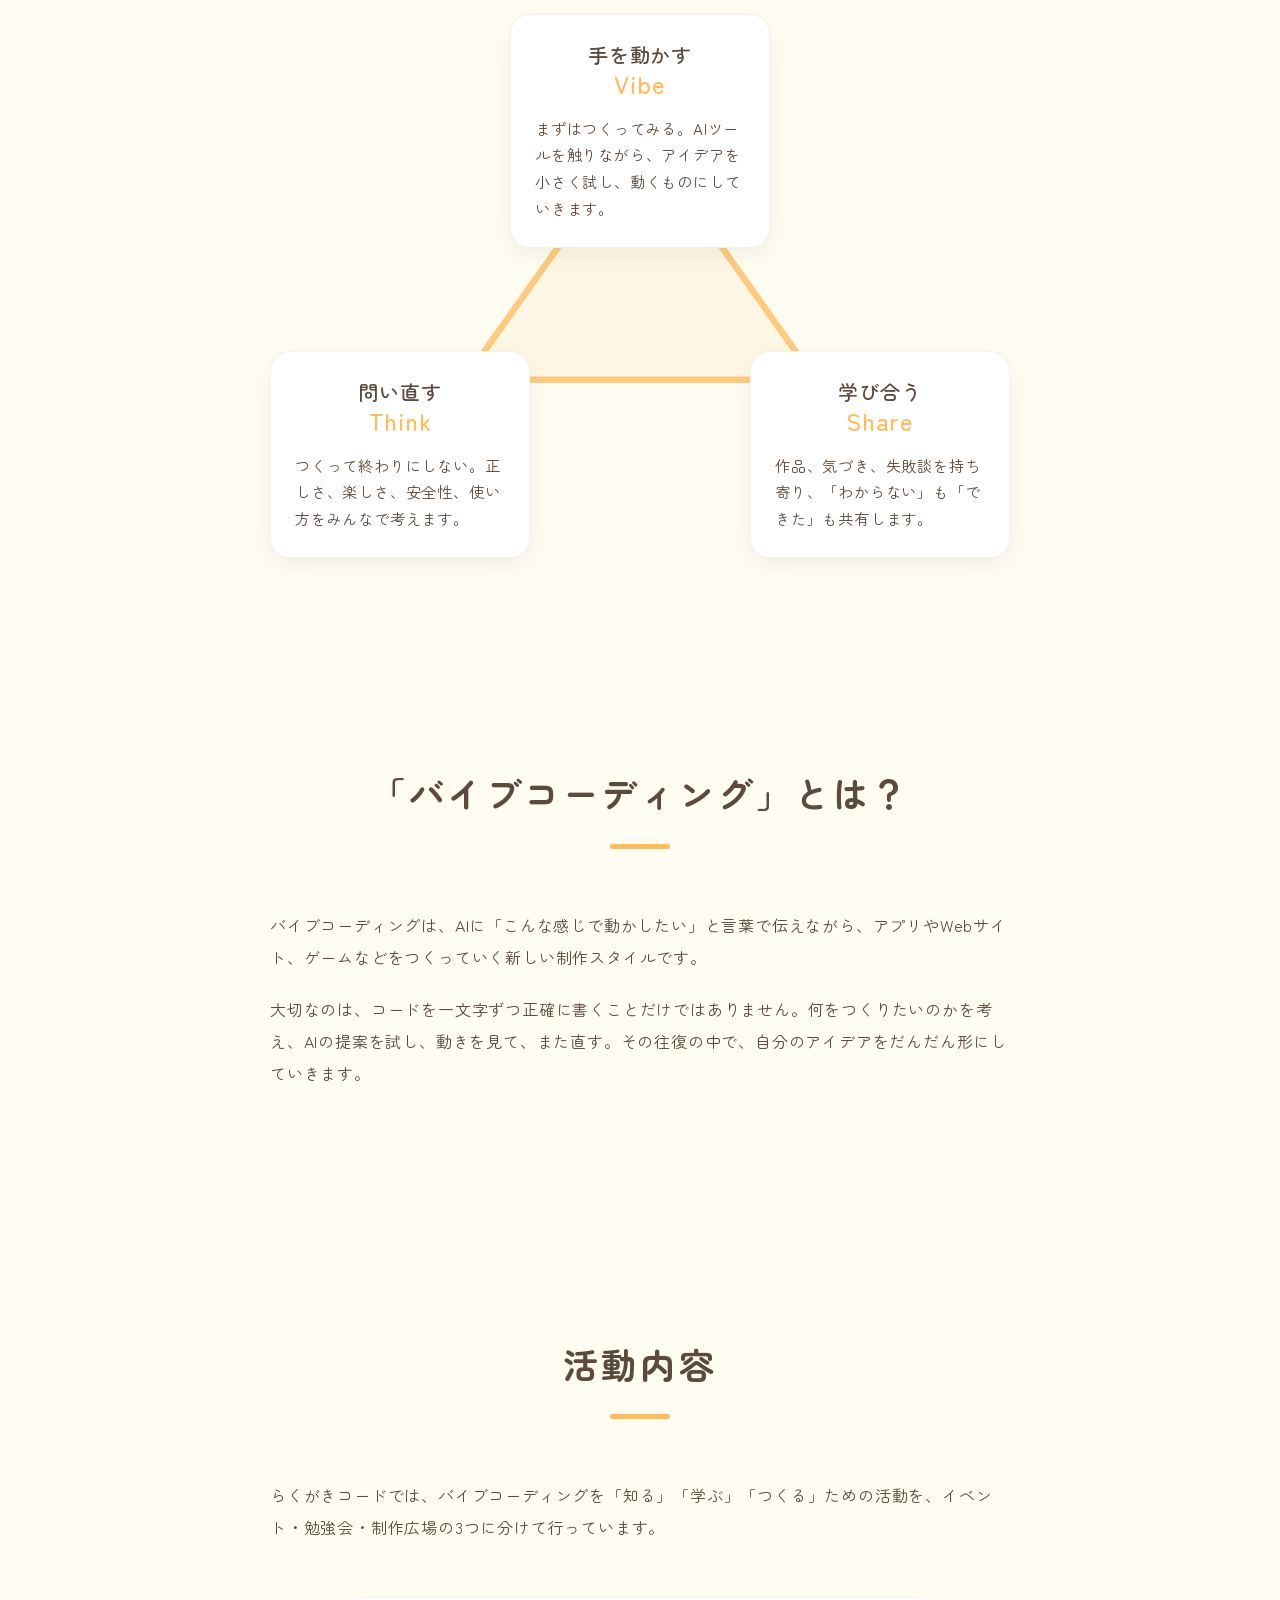
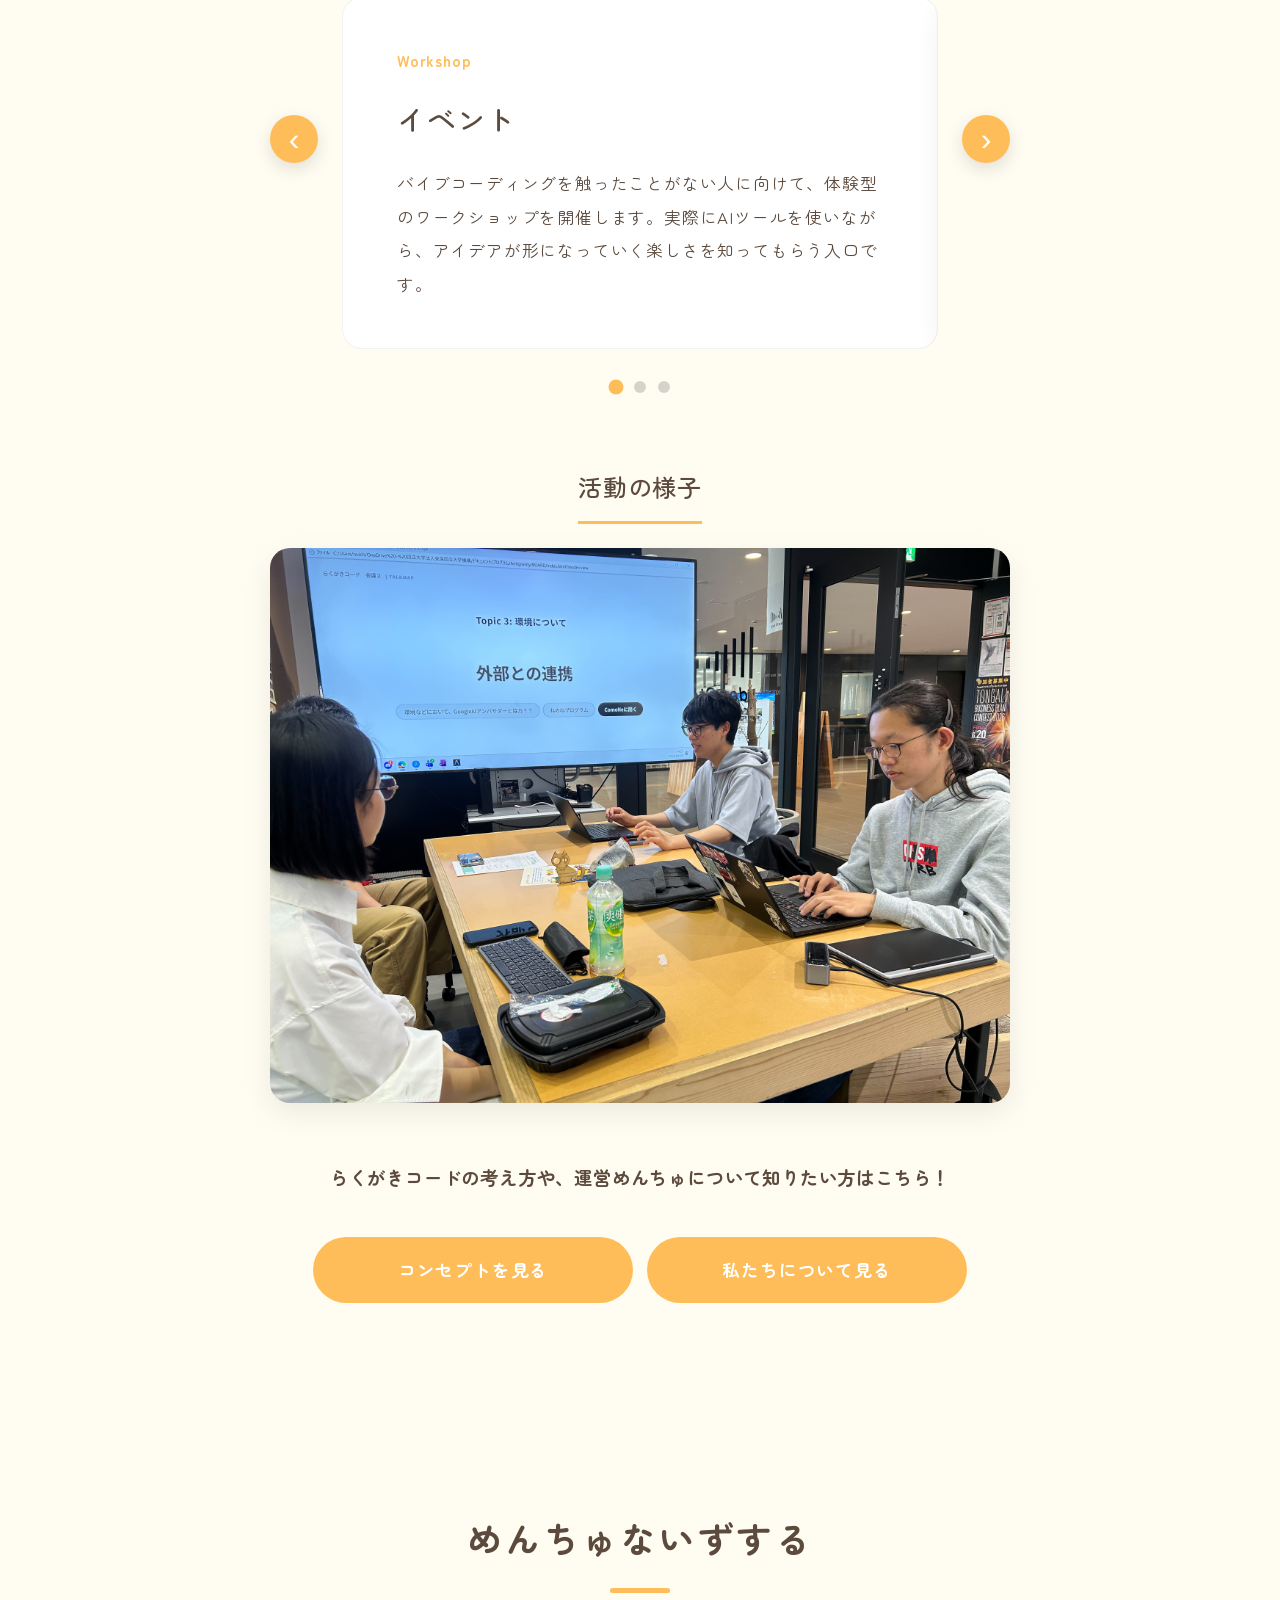
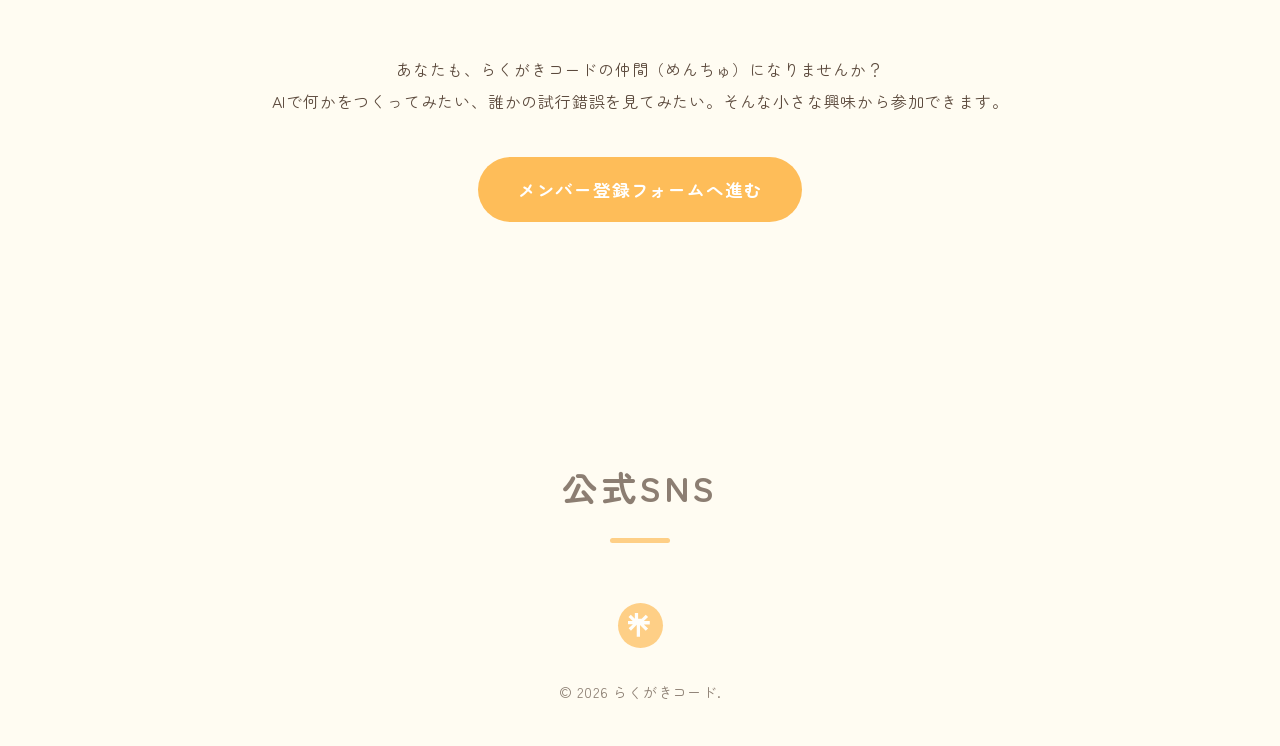
==== commit 931d3854: "イベント終了" ====
--- a/index.html
+++ b/index.html
@@ -81,17 +81,6 @@
                     <use href="#gentle-wave" x="48" y="7" fill="#fffcf2" />
                 </g>
             </svg>
-        </div>
-    </section>
-
-    <section class="event-promo section">
-        <div class="container">
-            <div class="event-promo-box">
-                <p class="event-promo-label">開催予定のイベントはこちら！</p>
-                <h2>らくがきアプリ開発教室</h2>
-                <p>AIと一緒に、アイデアをアプリの形にしてみる体験型ワークショップを開催します。</p>
-                <a href="event/" class="btn">イベント情報を見る</a>
-            </div>
         </div>
     </section>
 
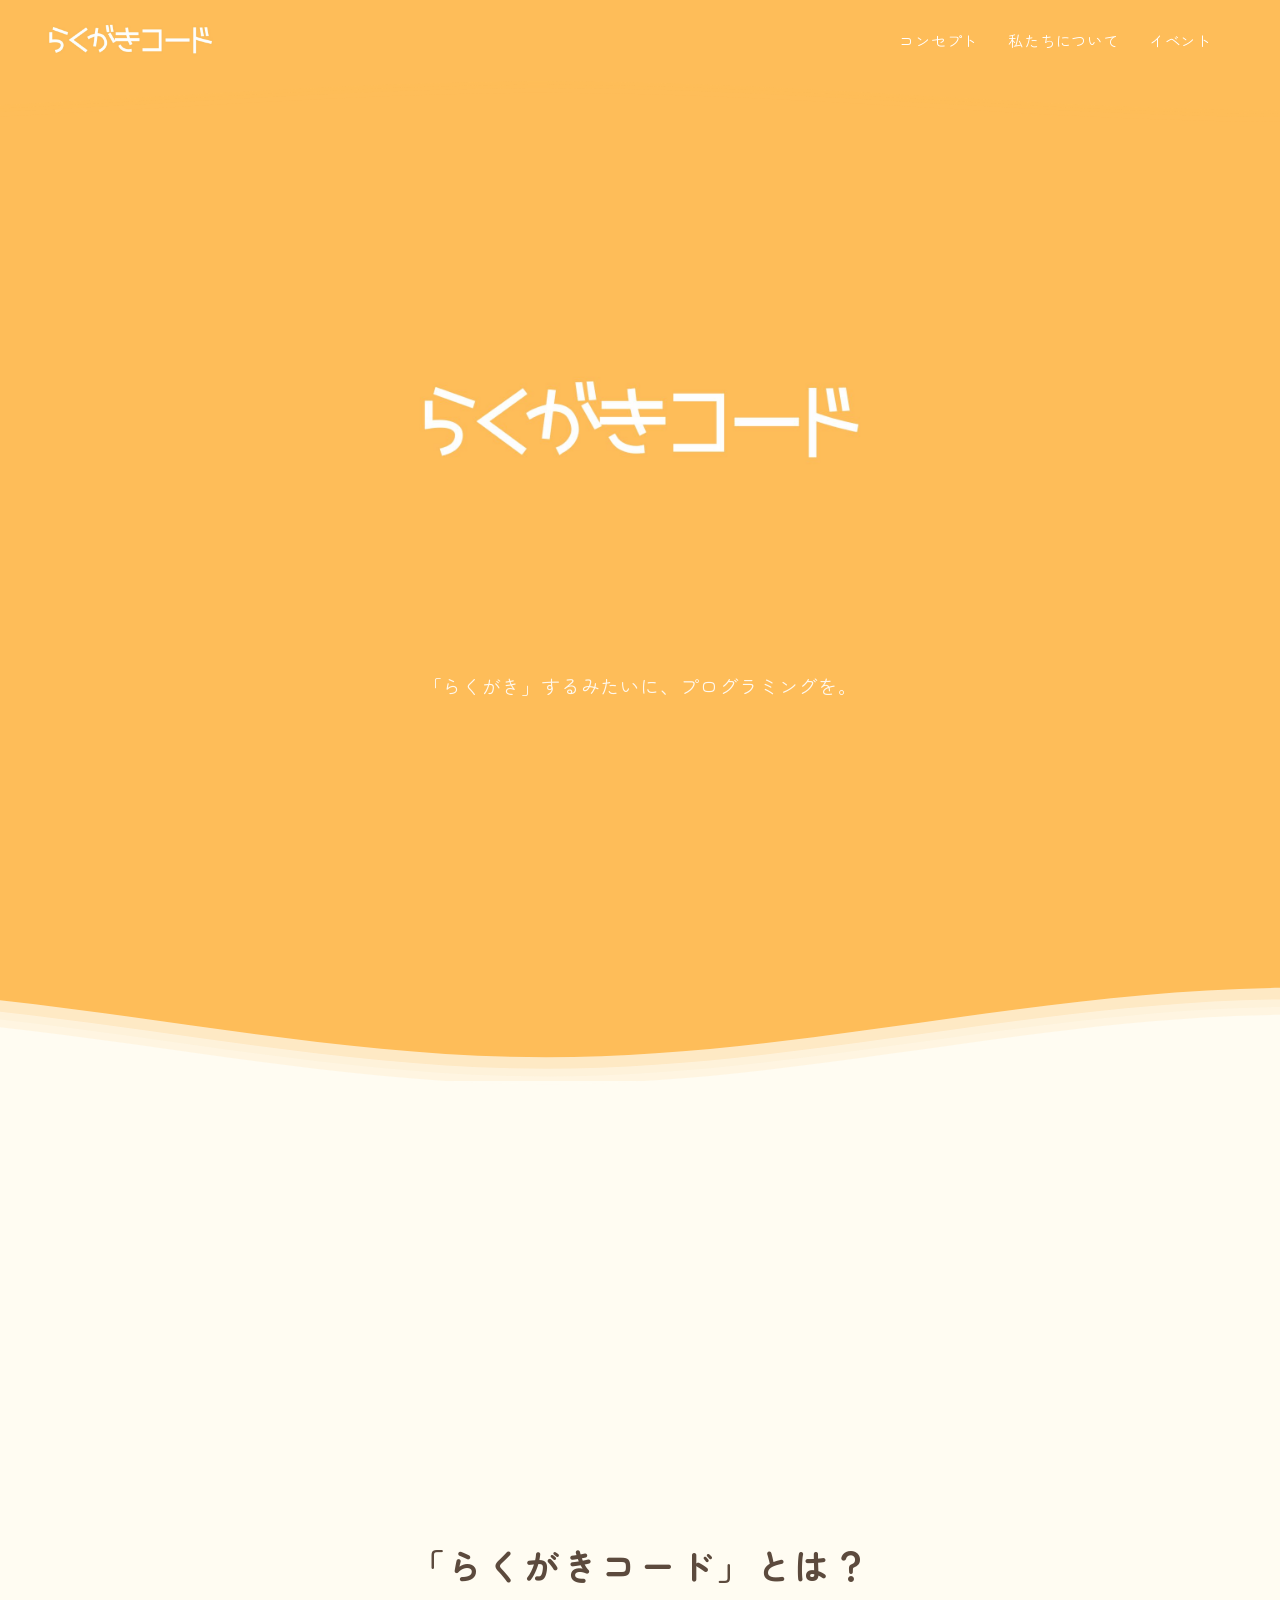
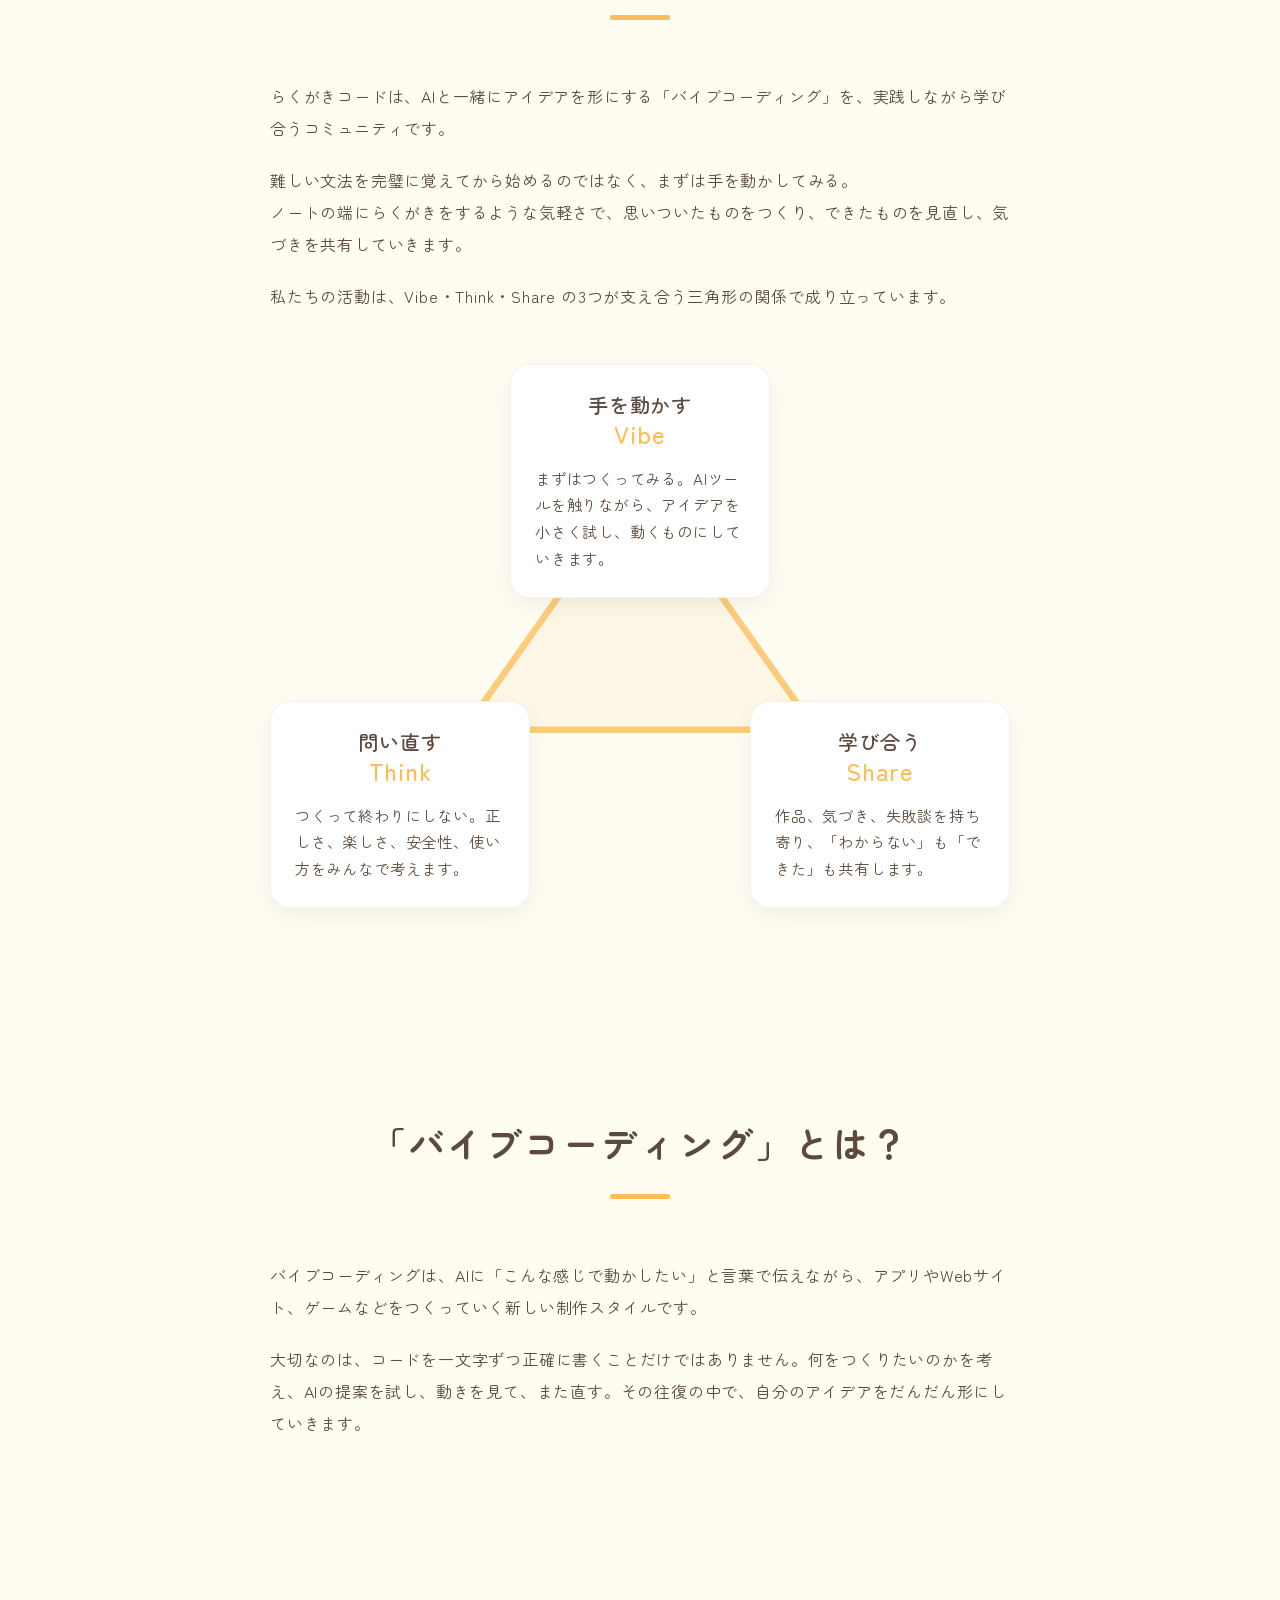
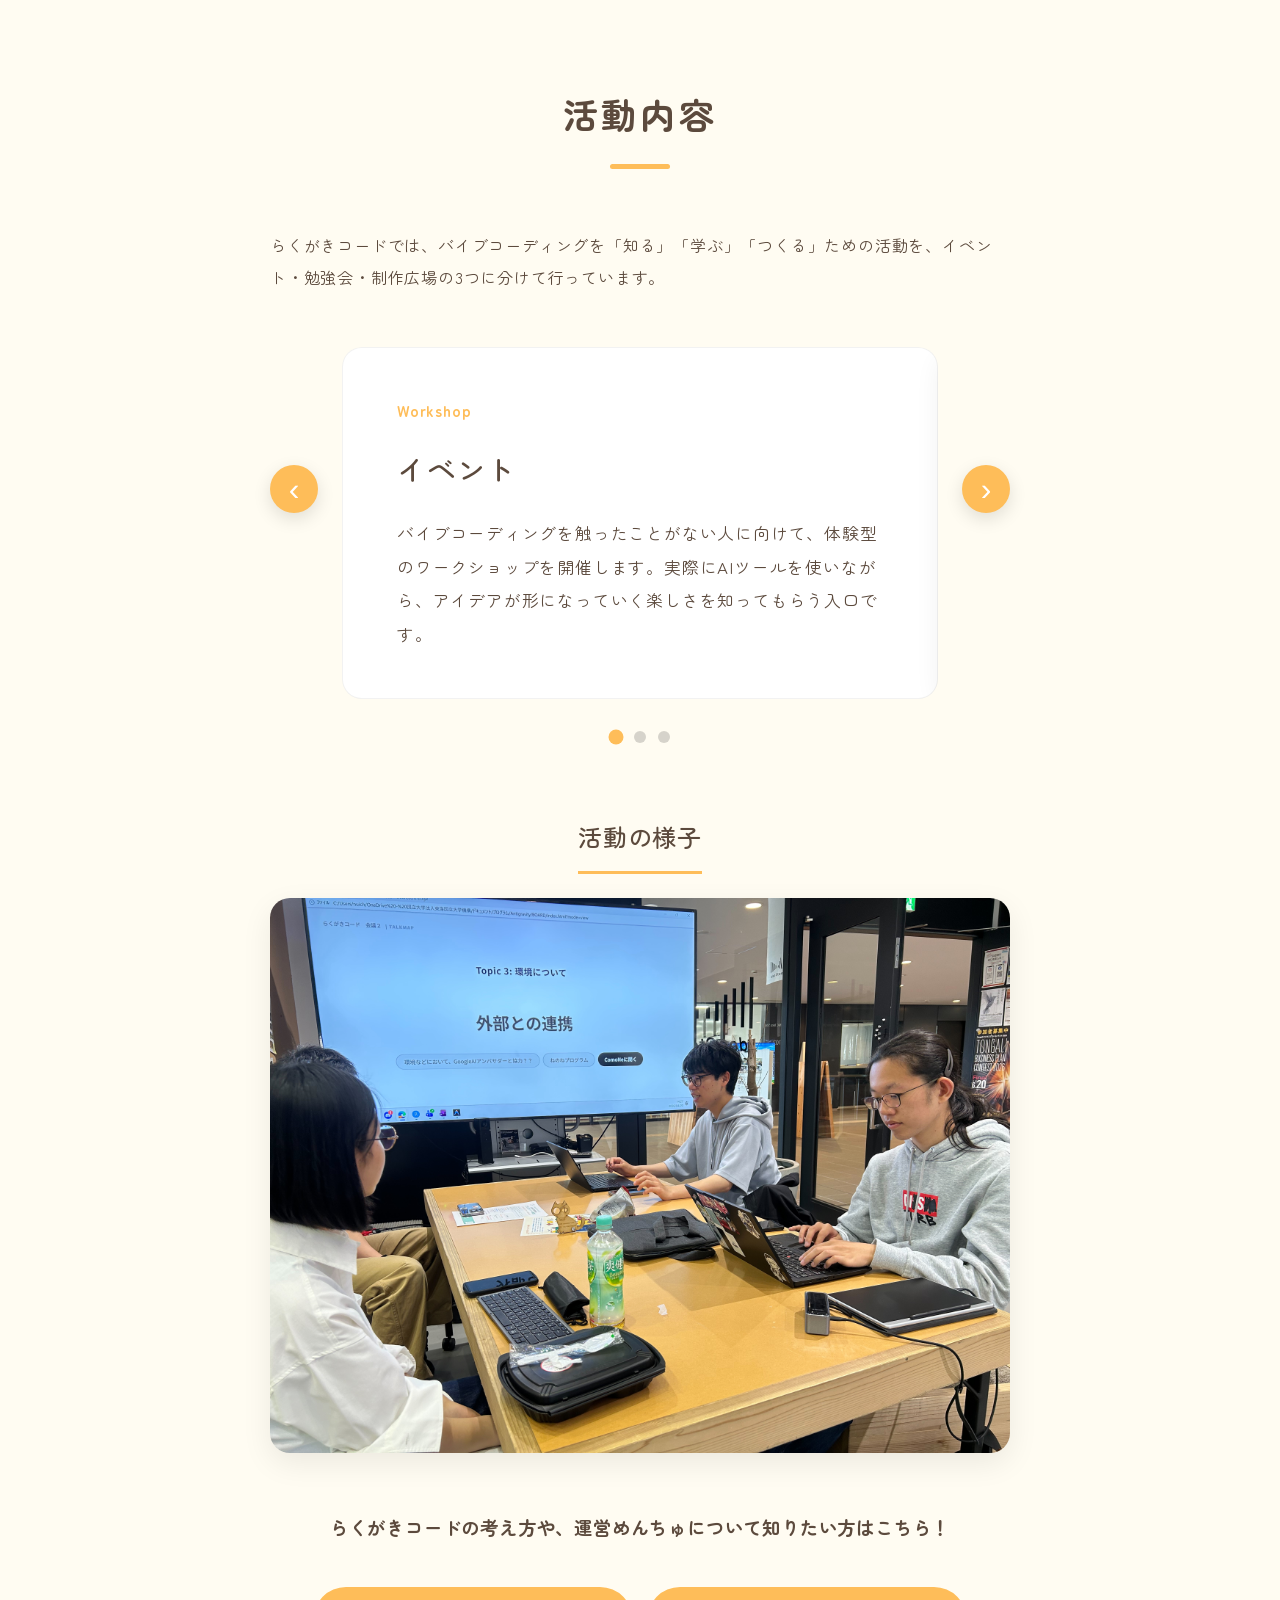
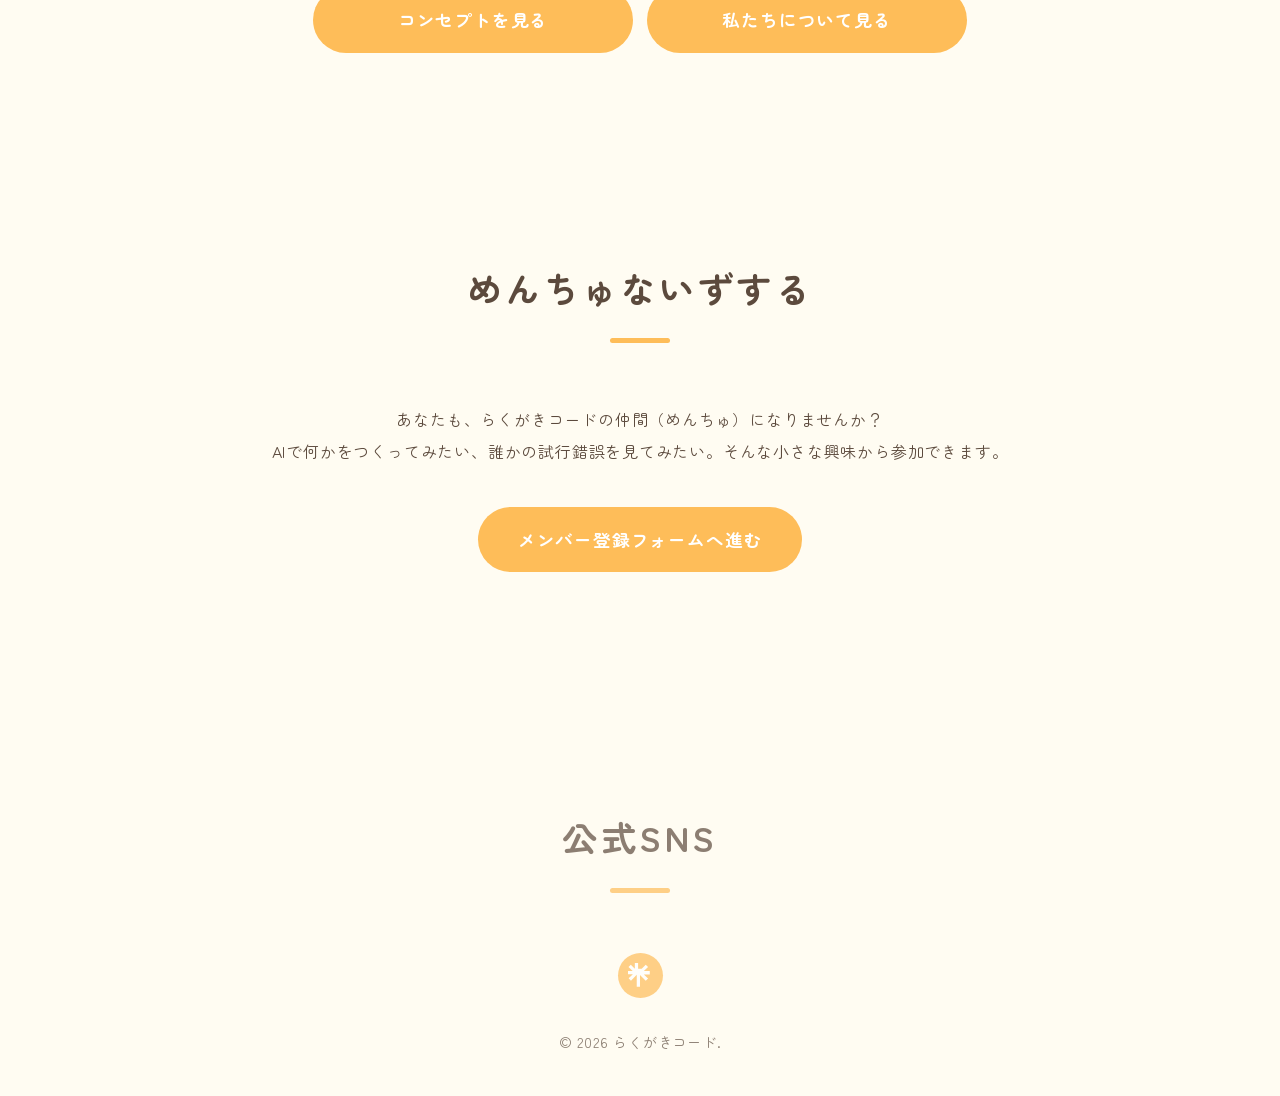
==== commit 004ab566: "余白修正" ====
--- a/index.html
+++ b/index.html
@@ -87,7 +87,7 @@
     <!-- About Section -->
     <section class="about section" id="about">
         <div class="container">
-            <h2 class="section-title" id="about-title">「らくがきコード」とは？</h2>
+            <h2 class="section-title" id="about-title">「らくがきコード」<br class="sp-br">とは？</h2>
             <div class="text-block">
                 <p>らくがきコードは、AIと一緒にアイデアを形にする「バイブコーディング」を、実践しながら学び合うコミュニティです。</p>
                 <p>難しい文法を完璧に覚えてから始めるのではなく、まずは手を動かしてみる。<br>ノートの端にらくがきをするような気軽さで、思いついたものをつくり、できたものを見直し、気づきを共有していきます。
--- a/style.css
+++ b/style.css
@@ -68,7 +68,7 @@
 }
 
 #about {
-    padding-top: 100px;
+    padding-top: 450px;
 }
 
 #about-title {
@@ -975,19 +975,22 @@
     .nav {
         position: fixed;
         top: 0;
-        right: -100%;
+        right: 0;
         width: 100%;
         height: 100vh;
+        height: 100dvh;
+        margin-right: 0;
         background-color: var(--main-yellow);
         flex-direction: column;
         justify-content: center;
         align-items: center;
         gap: 40px;
-        transition: right 0.4s cubic-bezier(0.4, 0, 0.2, 1);
+        transform: translateX(100%);
+        transition: transform 0.4s cubic-bezier(0.4, 0, 0.2, 1);
     }
 
     .nav.active {
-        right: 0;
+        transform: translateX(0);
     }
 
     .nav a {
@@ -1000,7 +1003,7 @@
     }
 
     #about {
-        padding-top: 60px;
+        padding-top: 250px;
     }
 
     .event-promo {
